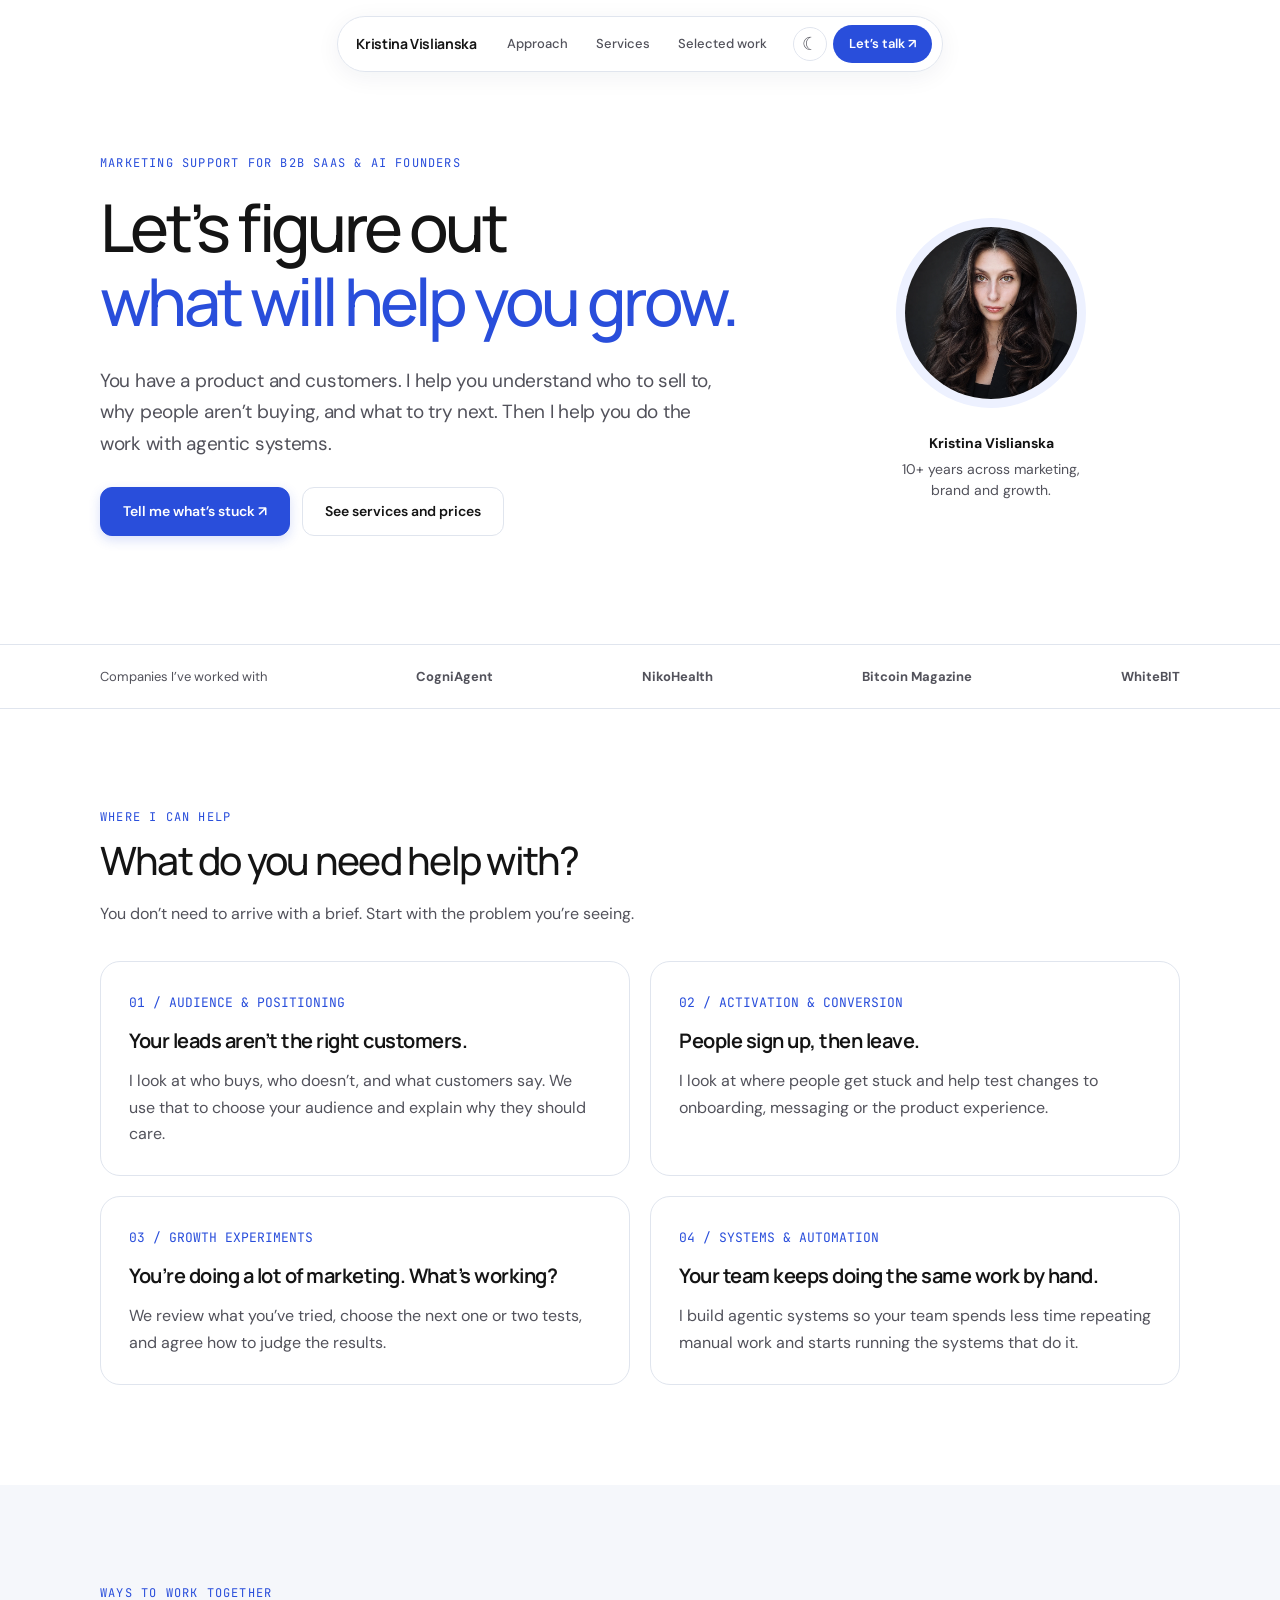
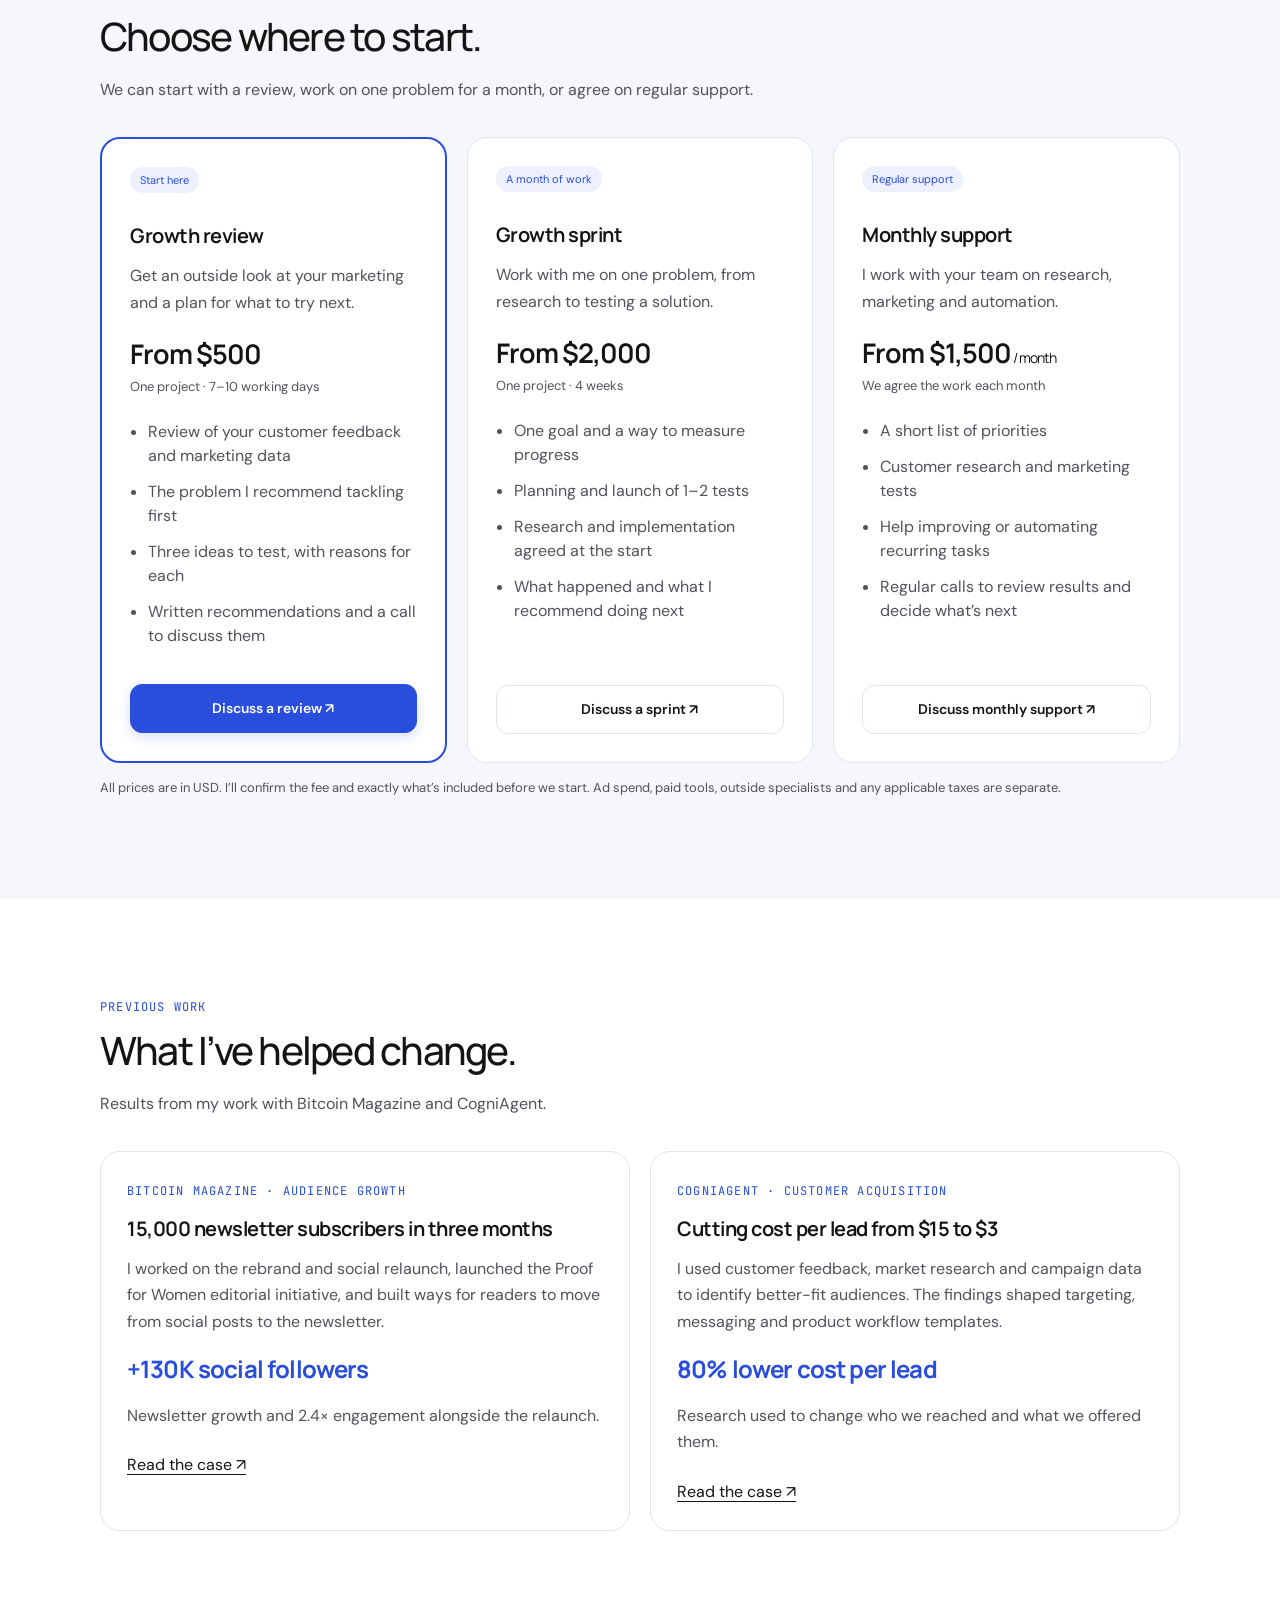
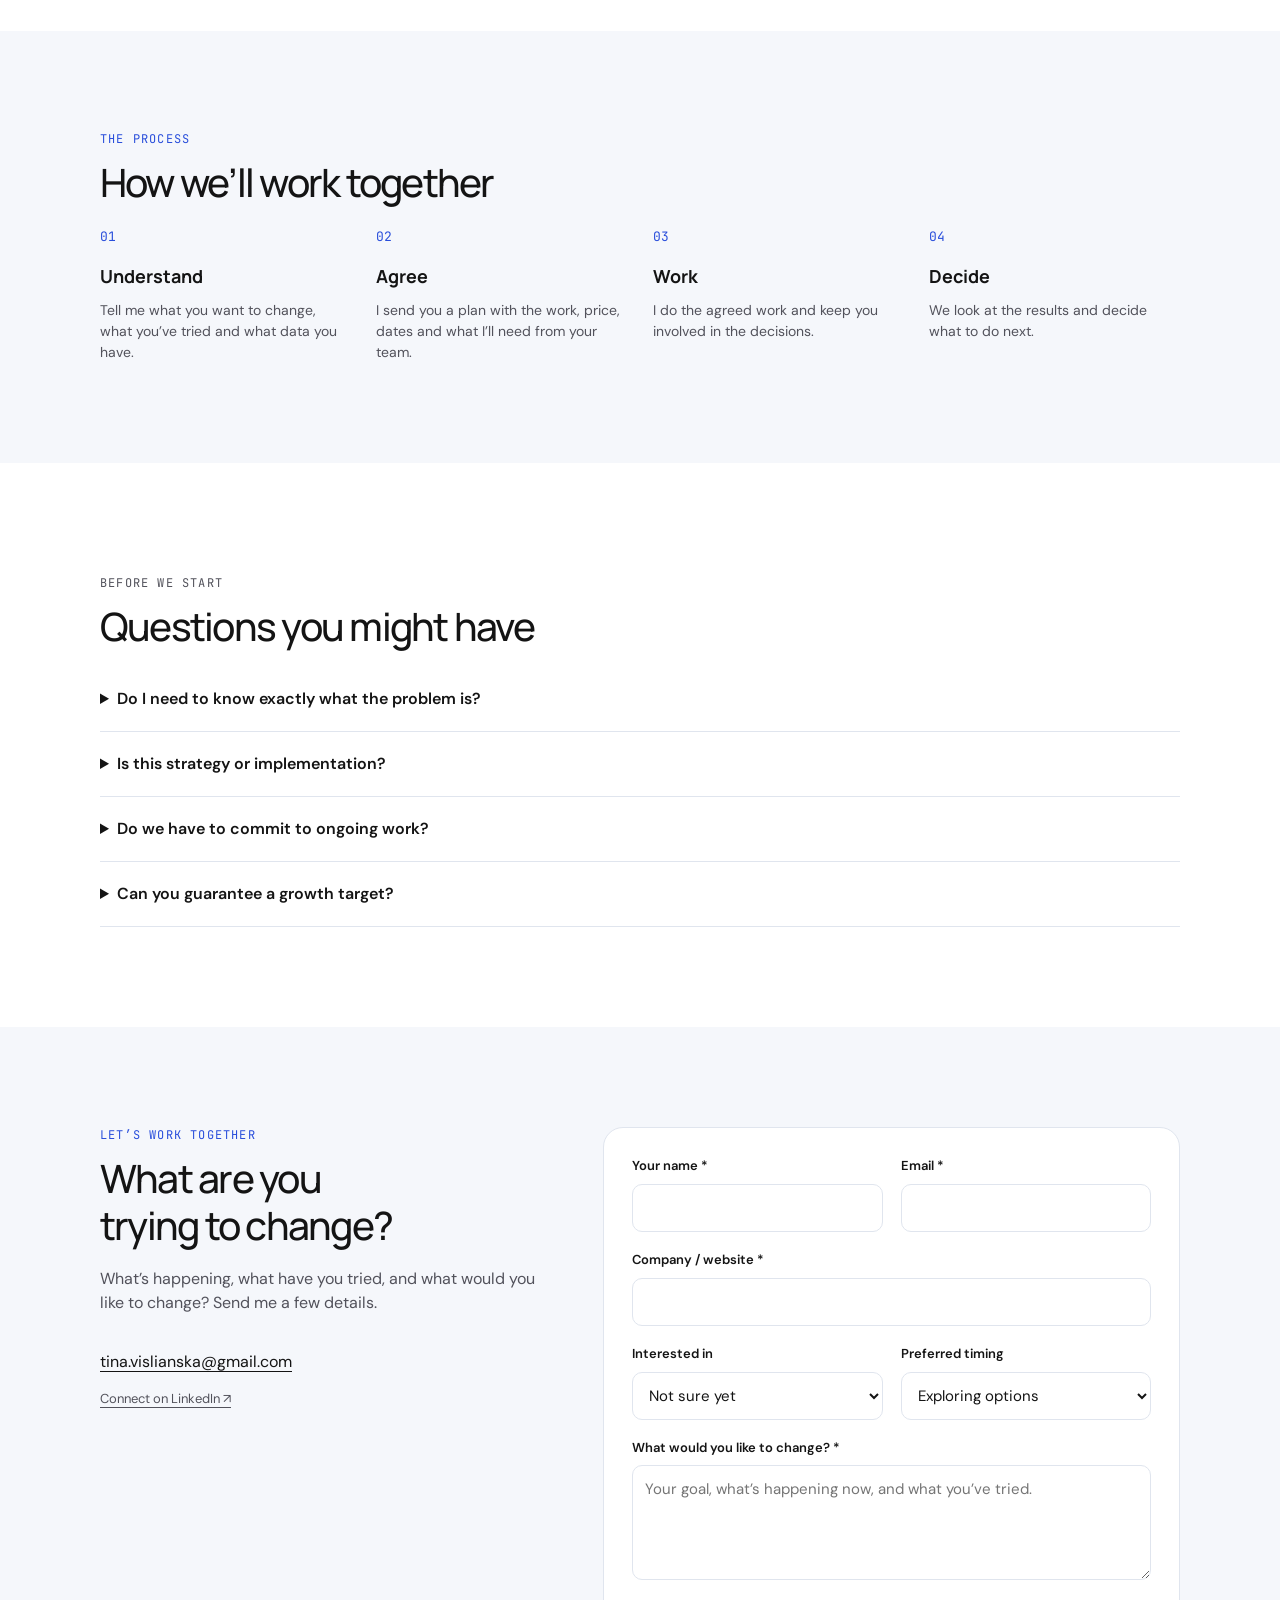
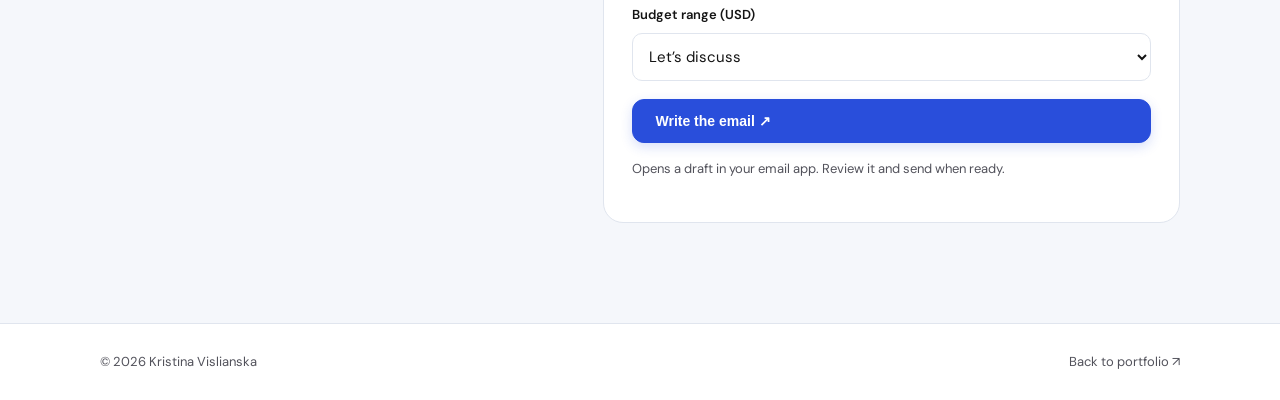
==== work-with-me/index.html @ 996fb490 "Use clean homepage URLs" ====
<!DOCTYPE html><html lang="en" data-theme="light"><head><meta charset="utf-8"><meta name="viewport" content="width=device-width, initial-scale=1"><title>Work with me | Kristina Vislianska</title><meta name="description" content="Customer research, marketing experiments and AI automation for B2B SaaS founders. Work with Kristina Vislianska."><link rel="icon" href="../images/favicon.svg"><link rel="preconnect" href="https://fonts.googleapis.com"><link href="https://fonts.googleapis.com/css2?family=DM+Sans:wght@400;500;600;700&family=Manrope:wght@400;500;600;700;800&family=JetBrains+Mono:wght@400;500&display=swap" rel="stylesheet"><link rel="stylesheet" href="style.css"></head><body>
<a class="skip" href="#main">Skip to content</a><div class="nav-outer"><nav class="nav" aria-label="Main navigation"><a class="nav-name" href="/">Kristina Vislianska</a><div class="nav-links"><a href="#approach">Approach</a><a href="#services">Services</a><a href="#proof">Selected work</a></div><div class="nav-right"><button class="icon-btn" id="theme" aria-label="Switch to dark theme">☾</button><a class="nav-cta" href="#contact">Let’s talk ↗</a></div></nav></div>
<main id="main"><section class="service-hero"><div class="wrap hero-layout"><div><p class="eyebrow">Marketing support for B2B SaaS & AI founders</p><h1>Let’s figure out<br><span class="hero-highlight">what will help you grow.</span></h1><p class="intro">You have a product and customers. I help you understand who to sell to, why people aren’t buying, and what to try next. Then I help you do the work with agentic systems.</p><div class="actions"><a class="btn primary" href="#contact">Tell me what’s stuck ↗</a><a class="btn secondary" href="#services">See services and prices</a></div></div><aside><img class="portrait" src="../images/kristina-hero-2.webp" alt="Kristina Vislianska"><div class="profile-note"><strong>Kristina Vislianska</strong>10+ years across marketing,<br>brand and growth.</div></aside></div></section>
<div class="band"><div class="wrap"><span>Companies I’ve worked with</span><strong>CogniAgent</strong><strong>NikoHealth</strong><strong>Bitcoin Magazine</strong><strong>WhiteBIT</strong></div></div>
<section id="approach"><div class="wrap"><p class="eyebrow">Where I can help</p><h2 class="section-title">What do you need help with?</h2><p class="section-desc">You don’t need to arrive with a brief. Start with the problem you’re seeing.</p><div class="grid2">
<article class="panel"><span class="number">01 / AUDIENCE & POSITIONING</span><h3>Your leads aren’t the right customers.</h3><p>I look at who buys, who doesn’t, and what customers say. We use that to choose your audience and explain why they should care.</p></article>
<article class="panel"><span class="number">02 / ACTIVATION & CONVERSION</span><h3>People sign up, then leave.</h3><p>I look at where people get stuck and help test changes to onboarding, messaging or the product experience.</p></article>
<article class="panel"><span class="number">03 / GROWTH EXPERIMENTS</span><h3>You’re doing a lot of marketing. What’s working?</h3><p>We review what you’ve tried, choose the next one or two tests, and agree how to judge the results.</p></article>
<article class="panel"><span class="number">04 / SYSTEMS & AUTOMATION</span><h3>Your team keeps doing the same work by hand.</h3><p>I build agentic systems so your team spends less time repeating manual work and starts running the systems that do it.</p></article></div></div></section>
<section id="services" style="background:var(--bg-2)"><div class="wrap"><p class="eyebrow">Ways to work together</p><h2 class="section-title">Choose where to start.</h2><p class="section-desc">We can start with a review, work on one problem for a month, or agree on regular support.</p><div class="grid3">
<article class="panel offer featured"><span class="badge">Start here</span><h3>Growth review</h3><p>Get an outside look at your marketing and a plan for what to try next.</p><div class="price">From $500</div><div class="period">One project · 7–10 working days</div><ul><li>Review of your customer feedback and marketing data</li><li>The problem I recommend tackling first</li><li>Three ideas to test, with reasons for each</li><li>Written recommendations and a call to discuss them</li></ul><a class="btn primary" href="#contact" data-service="Growth review">Discuss a review ↗</a></article>
<article class="panel offer"><span class="badge">A month of work</span><h3>Growth sprint</h3><p>Work with me on one problem, from research to testing a solution.</p><div class="price">From $2,000</div><div class="period">One project · 4 weeks</div><ul><li>One goal and a way to measure progress</li><li>Planning and launch of 1–2 tests</li><li>Research and implementation agreed at the start</li><li>What happened and what I recommend doing next</li></ul><a class="btn secondary" href="#contact" data-service="Growth sprint">Discuss a sprint ↗</a></article>
<article class="panel offer"><span class="badge">Regular support</span><h3>Monthly support</h3><p>I work with your team on research, marketing and automation.</p><div class="price">From $1,500<span style="font-size:14px;font-weight:400"> / month</span></div><div class="period">We agree the work each month</div><ul><li>A short list of priorities</li><li>Customer research and marketing tests</li><li>Help improving or automating recurring tasks</li><li>Regular calls to review results and decide what’s next</li></ul><a class="btn secondary" href="#contact" data-service="Monthly support">Discuss monthly support ↗</a></article>
</div><p class="fine">All prices are in USD. I’ll confirm the fee and exactly what’s included before we start. Ad spend, paid tools, outside specialists and any applicable taxes are separate.</p></div></section>
<section id="proof"><div class="wrap"><p class="eyebrow">Previous work</p><h2 class="section-title">What I’ve helped change.</h2><p class="section-desc">Results from my work with Bitcoin Magazine and CogniAgent.</p><div class="grid2"><article class="panel proof"><div class="proof-body"><span class="eyebrow">Bitcoin Magazine · Audience growth</span><h3>15,000 newsletter subscribers in three months</h3><p>I worked on the rebrand and social relaunch, launched the Proof for Women editorial initiative, and built ways for readers to move from social posts to the newsletter.</p><div class="result">+130K social followers</div><p>Newsletter growth and 2.4× engagement alongside the relaunch.</p><br><a class="subtle-link" href="/#case-bitcoin">Read the case ↗</a></div></article><article class="panel proof"><div class="proof-body"><span class="eyebrow">CogniAgent · Customer acquisition</span><h3>Cutting cost per lead from $15 to $3</h3><p>I used customer feedback, market research and campaign data to identify better-fit audiences. The findings shaped targeting, messaging and product workflow templates.</p><div class="result">80% lower cost per lead</div><p>Research used to change who we reached and what we offered them.</p><br><a class="subtle-link" href="/#case-cogniagent">Read the case ↗</a></div></article></div></div></section>
<section style="background:var(--bg-2)"><div class="wrap"><p class="eyebrow">The process</p><h2 class="section-title">How we’ll work together</h2><div class="process"><div><span class="number">01</span><h3>Understand</h3><p>Tell me what you want to change, what you’ve tried and what data you have.</p></div><div><span class="number">02</span><h3>Agree</h3><p>I send you a plan with the work, price, dates and what I’ll need from your team.</p></div><div><span class="number">03</span><h3>Work</h3><p>I do the agreed work and keep you involved in the decisions.</p></div><div><span class="number">04</span><h3>Decide</h3><p>We look at the results and decide what to do next.</p></div></div></div></section>
<section><div class="wrap faq"><p class="eyebrow">Before we start</p><h2 class="section-title">Questions you might have</h2><details><summary>Do I need to know exactly what the problem is?</summary><p>No. Tell me what you’re seeing. We’ll discuss whether a review would help and what information we can work with.</p></details><details><summary>Is this strategy or implementation?</summary><p>I can help with both. Before we start, we agree what I’ll do and what needs your team, a developer or another specialist.</p></details><details><summary>Do we have to commit to ongoing work?</summary><p>No. You can book a review or a single sprint. Continuing is a separate decision.</p></details><details><summary>Can you guarantee a growth target?</summary><p>I can commit to the work we agree on. I can’t promise a revenue or customer number before we’ve tested what works for your product.</p></details></div></section>
<section id="contact" style="background:var(--bg-2)"><div class="wrap contact-layout"><div><p class="eyebrow">Let’s work together</p><h2 class="section-title">What are you<br>trying to change?</h2><p class="section-desc">What’s happening, what have you tried, and what would you like to change? Send me a few details.</p><a class="subtle-link" href="mailto:tina.vislianska@gmail.com">tina.vislianska@gmail.com</a><p class="fine"><a class="subtle-link" href="https://www.linkedin.com/in/kristinavislianska">Connect on LinkedIn ↗</a></p></div><form class="panel" id="inquiry"><div class="form-grid"><div class="field"><label for="name">Your name *</label><input id="name" name="name" autocomplete="name" required maxlength="120"></div><div class="field"><label for="email">Email *</label><input id="email" name="email" type="email" autocomplete="email" required></div><div class="field wide"><label for="company">Company / website *</label><input id="company" name="company" required maxlength="250"></div><div class="field"><label for="service">Interested in</label><select id="service" name="service"><option>Not sure yet</option><option>Growth review</option><option>Growth sprint</option><option>Monthly support</option></select></div><div class="field"><label for="timing">Preferred timing</label><select id="timing" name="timing"><option>Exploring options</option>Within a month</option>In 1–3 months</option>As soon as possible</option></select></div><div class="field wide"><label for="challenge">What would you like to change? *</label><textarea id="challenge" name="challenge" required maxlength="3000" placeholder="Your goal, what’s happening now, and what you’ve tried."></textarea></div><div class="field wide"><label for="budget">Budget range (USD)</label><select id="budget" name="budget"><option>Let’s discuss</option>Under $500</option>$500–2,000</option>$2,000–5,000</option><option>$5,000+</option></select></div><button type="submit" class="btn primary wide">Write the email ↗</button></div><p class="fine">Opens a draft in your email app. Review it and send when ready.</p><p class="fine" id="status" role="status"></p><button type="button" id="copy" class="btn secondary" hidden>Copy brief instead</button></form></div></section></main><footer><div class="wrap"><span>© 2026 Kristina Vislianska</span><a href="/">Back to portfolio ↗</a></div></footer><script src="page.js"></script></body></html>
---- work-with-me/style.css ----
:root {
    --bg: #ffffff;
    --bg-2: #f2f2f2;
    --card: #ffffff;
    --border: #e6e6e6;
    --text: #141414;
    --text-2: #52525b;
    --muted: #8a8a92;
    --accent: #141414;
    --accent-text: #ffffff;
    --tag-bg: #f2f2f2;
    --tag-text: #3f3f46;
    --shadow: 0 1px 2px rgba(0,0,0,0.04), 0 8px 24px rgba(0,0,0,0.04);
  }
  [data-theme="dark"] {
    --bg: #0d0d0f;
    --bg-2: #131316;
    --card: #17171a;
    --border: #26262b;
    --text: #f2f2f3;
    --text-2: #a8a8b0;
    --muted: #6f6f78;
    --accent: #f2f2f3;
    --accent-text: #0d0d0f;
    --tag-bg: #1f1f23;
    --tag-text: #cfcfd4;
    --shadow: 0 1px 2px rgba(0,0,0,0.3), 0 8px 24px rgba(0,0,0,0.35);
  }

  * { box-sizing: border-box; margin: 0; padding: 0; }
  html { scroll-behavior: smooth; }
  body {
    font-family: 'Inter', system-ui, -apple-system, sans-serif;
    background: var(--bg);
    color: var(--text);
    line-height: 1.5;
    -webkit-font-smoothing: antialiased;
    overflow-x: hidden;
  }
  .mono { font-family: 'JetBrains Mono', ui-monospace, monospace; }
  img { max-width: 100%; display: block; }
  a { color: inherit; text-decoration: none; }
  section { padding: 100px 24px; }
  .wrap { max-width: 1080px; margin: 0 auto; }

  /* ── Nav ── */
  .nav-outer { position: fixed; top: 16px; left: 0; right: 0; z-index: 200; display: flex; justify-content: center; padding: 0 16px; }
  .nav {
    display: flex; align-items: center; gap: 4px;
    background: color-mix(in srgb, var(--card) 88%, transparent);
    backdrop-filter: blur(16px) saturate(140%);
    border: 1px solid var(--border);
    border-radius: 100px;
    padding: 8px 10px 8px 18px;
    box-shadow: var(--shadow);
    max-width: 100%;
  }
  .nav-name { font-weight: 700; font-size: 14px; margin-right: 14px; white-space: nowrap; }
  .nav-links { display: flex; gap: 4px; }
  .nav-links a {
    font-size: 13px; font-weight: 500; color: var(--text-2);
    padding: 7px 12px; border-radius: 100px; transition: background .15s, color .15s;
    white-space: nowrap;
  }
  .nav-links a:hover { background: var(--tag-bg); color: var(--text); }
  .nav-right { display: flex; align-items: center; gap: 6px; margin-left: 10px; }
  .icon-btn {
    width: 34px; height: 34px; border-radius: 50%; border: 1px solid var(--border);
    background: transparent; color: var(--text-2); display: flex; align-items: center; justify-content: center;
    cursor: pointer; flex-shrink: 0;
  }
  .icon-btn svg { width: 16px; height: 16px; }
  .nav-cta {
    background: var(--accent); color: var(--accent-text);
    font-size: 13px; font-weight: 600; padding: 9px 16px; border-radius: 100px;
    display: flex; align-items: center; gap: 6px; white-space: nowrap; border: none; cursor: pointer;
  }
  .nav-cta svg { width: 14px; height: 14px; }
  @media (max-width: 760px) {
    .nav-links { display: none; }
    .nav-name { margin-right: 8px; }
  }

  /* ── Section heading ── */
  .sec-head { text-align: center; margin-bottom: 48px; }
  .sec-tag {
    display: inline-flex; align-items: center; gap: 8px;
    font-size: 26px; font-weight: 700; letter-spacing: -0.01em;
  }
  .sec-tag .br { color: var(--muted); font-weight: 500; }
  .sec-sub { color: var(--text-2); font-size: 15px; margin-top: 10px; }

  /* ── Hero ── */
  .hero { padding: 180px 24px 100px; }
  .hero-grid { display: grid; grid-template-columns: 1.15fr 0.85fr; gap: 48px; align-items: center; }
  .hero h1 { font-size: 58px; font-weight: 800; letter-spacing: -0.03em; line-height: 1.03; margin-bottom: 14px; }
  .hero-role { font-size: 17px; color: var(--text-2); margin-bottom: 18px; }
  .hero-role .mono { color: var(--text); }
  .hero-desc { font-size: 16px; color: var(--text-2); max-width: 520px; margin-bottom: 30px; line-height: 1.6; }
  .btn-row { display: flex; gap: 12px; flex-wrap: wrap; }
  .btn {
    display: inline-flex; align-items: center; gap: 8px;
    font-size: 14px; font-weight: 600; padding: 13px 22px; border-radius: 10px;
    border: 1px solid var(--border); cursor: pointer;
  }
  .btn svg { width: 14px; height: 14px; }
  .btn.primary { background: var(--accent); color: var(--accent-text); border-color: var(--accent); }
  .btn.primary:hover { opacity: 0.88; }
  .btn.secondary { background: var(--card); color: var(--text); }
  .btn.secondary:hover { background: var(--tag-bg); }
  .btn.tertiary {
    background: color-mix(in srgb, var(--card) 45%, transparent);
    backdrop-filter: blur(10px) saturate(140%);
    -webkit-backdrop-filter: blur(10px) saturate(140%);
    border: 1px solid color-mix(in srgb, var(--border) 80%, transparent);
    color: var(--text-2);
    font-weight: 500;
    transition: background .2s ease, color .2s ease, border-color .2s ease;
  }
  .btn.tertiary:hover { background: color-mix(in srgb, var(--card) 70%, transparent); color: var(--text); }
  .btn.tertiary .surprise-star {
    display: inline-block;
    animation: surprise-twinkle 2.2s ease-in-out infinite;
  }
  @keyframes surprise-twinkle {
    0%, 100% { transform: scale(1) rotate(0deg); opacity: 1; }
    50% { transform: scale(1.25) rotate(12deg); opacity: 0.55; }
  }
  @media (prefers-reduced-motion: reduce) {
    .btn.tertiary .surprise-star { animation: none; }
  }

  .hero-photo-wrap { position: relative; width: 280px; margin: 0 auto; }
  .hero-photo {
    width: 280px; height: 280px; border-radius: 50%;
    background: linear-gradient(150deg, var(--bg-2), var(--border));
    border: 1px solid var(--border);
    display: flex; align-items: center; justify-content: center;
    font-size: 74px; font-weight: 800; color: var(--muted);
    position: relative; overflow: hidden;
  }
  .hero-photo img { width: 100%; height: 100%; object-fit: cover; }
  .orbit-badge {
    position: absolute; width: 40px; height: 40px; border-radius: 12px;
    background: var(--card); border: 1px solid var(--border); box-shadow: var(--shadow);
    display: flex; align-items: center; justify-content: center; font-size: 16px;
  }
  .linkedin-badge {
    top: -6px; right: -6px; background: #0a66c2; border: 2px solid var(--bg);
    color: #fff; transition: transform .15s ease;
  }
  .linkedin-badge:hover { transform: scale(1.08); }
  .linkedin-badge svg { width: 20px; height: 20px; }
  @media (max-width: 900px) {
    .hero-grid { grid-template-columns: 1fr; text-align: center; }
    .hero-desc { margin-left: auto; margin-right: auto; }
    .btn-row { justify-content: center; }
    .hero h1 { font-size: 42px; }
    .hero-photo-wrap { order: -1; margin-bottom: 12px; width: 200px; }
    .hero-photo { width: 200px; height: 200px; font-size: 56px; }
  }

  /* ── About stats ── */
  .stat-grid { display: grid; grid-template-columns: repeat(4, 1fr); gap: 14px; }
  .stat-card {
    background: var(--card); border: 1px solid var(--border); border-radius: 16px; padding: 22px;
    transition: transform .2s ease, box-shadow .2s ease, border-color .2s ease;
  }
  .stat-card:hover {
    transform: translateY(-4px);
    box-shadow: var(--shadow);
    border-color: var(--text);
  }
  .stat-icon {
    width: 36px; height: 36px; border-radius: 10px; background: var(--tag-bg);
    display: flex; align-items: center; justify-content: center; margin-bottom: 14px;
    transition: background .2s ease;
  }
  .stat-icon svg { width: 17px; height: 17px; color: var(--text); transition: color .2s ease; }
  .stat-card:hover .stat-icon { background: var(--accent); }
  .stat-card:hover .stat-icon svg { color: var(--accent-text); }
  .stat-tag { font-size: 11px; color: var(--muted); margin-bottom: 4px; }
  .stat-num { font-size: 24px; font-weight: 800; letter-spacing: -0.02em; margin-bottom: 4px; }
  .stat-lbl { font-size: 12.5px; color: var(--text-2); line-height: 1.4; }
  .stat-lbl strong { color: var(--text); transition: color .2s ease; }
  .stat-card:hover .stat-lbl strong { color: var(--accent); }
  .stat-lbl a { color: var(--text); font-weight: 600; text-decoration: underline; text-underline-offset: 2px; }
  @media (max-width: 760px) { .stat-grid { grid-template-columns: repeat(2, 1fr); } }

  /* ── Services ── */
  .service-grid { display: grid; grid-template-columns: repeat(2, 1fr); gap: 14px; }
  .service-card {
    background: var(--card); border: 1px solid var(--border); border-radius: 16px; padding: 26px;
    transition: transform .2s ease, box-shadow .2s ease, border-color .2s ease;
  }
  .service-card:hover {
    transform: translateY(-4px);
    box-shadow: var(--shadow);
    border-color: var(--text);
  }
  .service-icon {
    width: 38px; height: 38px; border-radius: 10px; background: var(--tag-bg);
    display: flex; align-items: center; justify-content: center; margin-bottom: 16px;
    transition: background .2s ease;
  }
  .service-icon svg { width: 18px; height: 18px; transition: color .2s ease; }
  .service-card:hover .service-icon { background: var(--accent); }
  .service-card:hover .service-icon svg { color: var(--accent-text); }
  .service-card h3 { font-size: 15.5px; font-weight: 700; margin-bottom: 4px; }
  .service-sub { font-size: 12px; color: var(--muted); margin-bottom: 10px; transition: color .2s ease; }
  .service-card:hover .service-sub { color: var(--text); }
  .service-card p { font-size: 12.5px; color: var(--text-2); line-height: 1.55; margin-bottom: 16px; }
  .service-card ul { list-style: none; }
  .service-card li {
    font-size: 12.5px; color: var(--text-2); padding-left: 20px; position: relative; margin-bottom: 8px; line-height: 1.4;
  }
  .service-card li::before {
    content: '✓'; position: absolute; left: 0; color: var(--text); font-weight: 700; font-size: 11px;
    transition: color .2s ease;
  }
  .service-card:hover li::before { color: var(--accent); }
  @media (max-width: 560px) { .service-grid { grid-template-columns: 1fr; } }

  /* ── Audit banner ── */
  .audit-banner {
    padding: 22px 24px; background: var(--card);
    border-top: 1px solid var(--border); border-bottom: 1px solid var(--border);
  }
  .audit-banner-inner {
    max-width: 920px; margin: 0 auto; display: flex; align-items: center; justify-content: space-between;
    gap: 20px; flex-wrap: wrap;
  }
  .audit-banner-text { text-align: left; }
  .audit-banner h2 { font-size: 16.5px; font-weight: 700; letter-spacing: -0.01em; margin-bottom: 2px; }
  .audit-banner p { font-size: 13px; color: var(--text-2); margin: 0; }
  .audit-banner .btn.primary { flex-shrink: 0; animation: audit-bounce 2.4s ease-in-out infinite; }
  @keyframes audit-bounce {
    0%, 100% { transform: translateY(0); }
    50% { transform: translateY(-5px); }
  }
  @media (max-width: 640px) {
    .audit-banner-inner { flex-direction: column; text-align: center; }
    .audit-banner-text { text-align: center; }
  }

  /* ── AI Stack ── */
  .stack-grid { display: grid; grid-template-columns: repeat(3, 1fr); gap: 14px; }
  .stack-card {
    background: var(--card); border: 1px solid var(--border); border-radius: 16px; padding: 24px;
    transition: transform .2s ease, box-shadow .2s ease, border-color .2s ease;
  }
  .stack-card:hover {
    transform: translateY(-4px);
    box-shadow: var(--shadow);
    border-color: var(--text);
  }
  .stack-icon {
    width: 38px; height: 38px; border-radius: 10px; background: var(--tag-bg);
    display: flex; align-items: center; justify-content: center; margin-bottom: 16px;
    transition: background .2s ease;
  }
  .stack-icon svg { width: 18px; height: 18px; color: var(--text); transition: color .2s ease; }
  .stack-card:hover .stack-icon { background: var(--accent); }
  .stack-card:hover .stack-icon svg { color: var(--accent-text); }
  .stack-card h3 { font-size: 15.5px; font-weight: 700; margin-bottom: 14px; }
  .stack-tags { display: flex; flex-wrap: wrap; gap: 6px; }
  .stack-tag { font-size: 11.5px; background: var(--tag-bg); color: var(--tag-text); padding: 5px 10px; border-radius: 6px; }
  @media (max-width: 900px) { .stack-grid { grid-template-columns: repeat(2, 1fr); } }
  @media (max-width: 560px) { .stack-grid { grid-template-columns: 1fr; } }

  /* ── Experience timeline ── */
  .timeline { position: relative; padding-left: 32px; max-width: 780px; margin: 0 auto; }
  .timeline::before { content: ''; position: absolute; left: 6px; top: 6px; bottom: 6px; width: 1px; background: var(--border); }
  .tl-item { position: relative; padding-bottom: 40px; }
  .tl-item:last-child { padding-bottom: 0; }
  .tl-dot { position: absolute; left: -32px; top: 4px; width: 13px; height: 13px; border-radius: 50%; background: var(--card); border: 2px solid var(--text); }
  .tl-head { display: flex; flex-wrap: wrap; align-items: baseline; gap: 8px; margin-bottom: 2px; }
  .tl-role { font-size: 16.5px; font-weight: 700; }
  .tl-badge { font-size: 10.5px; background: var(--tag-bg); color: var(--tag-text); padding: 3px 9px; border-radius: 100px; font-weight: 600; }
  .tl-meta { font-size: 13px; color: var(--muted); margin-bottom: 12px; }
  .tl-meta strong { color: var(--text-2); font-weight: 600; }
  .tl-co-link { text-decoration: underline; text-underline-offset: 2px; text-decoration-color: var(--border); transition: text-decoration-color .15s ease; }
  .tl-co-link:hover { text-decoration-color: currentColor; }
  .tl-item ul { list-style: none; margin-bottom: 10px; }
  .tl-item li { font-size: 13.5px; color: var(--text-2); padding-left: 18px; position: relative; margin-bottom: 7px; line-height: 1.55; }
  .tl-item li::before { content: '▸'; position: absolute; left: 0; color: var(--muted); font-size: 11px; top: 2px; }
  .tl-item > p { font-size: 13.5px; color: var(--text-2); line-height: 1.55; margin-bottom: 0; }
  .tl-sub { margin-top: 12px; padding-left: 16px; border-left: 2px solid var(--border); }
  .tl-sub-item { margin-bottom: 12px; }
  .tl-sub-item:last-child { margin-bottom: 0; }
  .tl-sub-role { font-size: 13.5px; font-weight: 700; }
  .tl-sub-meta { font-size: 11.5px; color: var(--muted); margin-bottom: 4px; }
  .tl-sub-item p { font-size: 12.5px; color: var(--text-2); line-height: 1.5; }

  /* ── Scratch case ── */
  .scratch-eyebrow {
    font-size: 11.5px; font-weight: 700; letter-spacing: .08em; text-transform: uppercase;
    color: var(--muted); margin-bottom: 10px;
  }
  .scratch-card {
    position: relative; max-width: 720px; margin: 0 auto; border-radius: 20px; overflow: hidden;
    border: 1px solid var(--border); background: var(--card); box-shadow: var(--shadow);
  }
  .scratch-revealed { padding: 44px 40px; }
  .scratch-label {
    font-size: 11.5px; font-weight: 700; letter-spacing: .06em; text-transform: uppercase;
    color: var(--muted); margin-bottom: 10px;
  }
  .scratch-revealed h3 { font-size: 22px; font-weight: 800; letter-spacing: -0.01em; line-height: 1.3; margin-bottom: 14px; }
  .scratch-revealed p { font-size: 14.5px; color: var(--text-2); line-height: 1.6; margin-bottom: 20px; max-width: 580px; }
  .scratch-tags { display: flex; flex-wrap: wrap; gap: 6px; }
  .scratch-press {
    display: flex; align-items: center; gap: 12px; margin-top: 20px;
    padding-top: 20px; border-top: 1px solid var(--border);
  }
  .scratch-press-cover {
    width: 48px; height: 64px; object-fit: cover; border-radius: 6px;
    border: 1px solid var(--border); flex-shrink: 0;
  }
  .scratch-press-label {
    font-size: 11px; font-weight: 700; letter-spacing: .05em; text-transform: uppercase; color: var(--muted);
  }
  .scratch-press-title { font-size: 14px; font-weight: 700; color: var(--text); margin-top: 2px; }
  .scratch-press-sub { font-size: 12.5px; color: var(--text-2); margin-top: 2px; }
  .scratch-canvas {
    position: absolute; inset: 0; width: 100%; height: 100%; display: block;
    cursor: pointer; touch-action: none; transition: opacity .5s ease;
  }
  .scratch-card.is-revealed .scratch-canvas { opacity: 0; pointer-events: none; }
  .scratch-actions { text-align: center; margin-top: 20px; }
  .scratch-card.scratch-hint { animation: scratch-ring-pulse 0.9s ease-in-out 2; }
  .scratch-card.scratch-hint .scratch-canvas { animation: scratch-shimmer 0.9s ease-in-out 2; }
  @keyframes scratch-ring-pulse {
    0%, 100% { box-shadow: var(--shadow); }
    50% { box-shadow: 0 0 0 6px color-mix(in srgb, var(--text) 12%, transparent), var(--shadow); }
  }
  @keyframes scratch-shimmer {
    0%, 100% { filter: brightness(1); }
    50% { filter: brightness(1.15); }
  }
  @media (max-width: 560px) {
    .scratch-revealed { padding: 32px 24px; }
    .scratch-revealed h3 { font-size: 19px; }
  }
  @media (prefers-reduced-motion: reduce) {
    .scratch-canvas { transition: none; }
    .scratch-card.scratch-hint, .scratch-card.scratch-hint .scratch-canvas { animation: none; }
    html { scroll-behavior: auto; }
  }

  /* ── Cases ── */
  .case-grid { display: grid; grid-template-columns: 1fr; gap: 16px; max-width: 780px; margin: 0 auto; }
  .case-card {
    background: var(--card); border: 1px solid var(--border); border-radius: 16px; overflow: hidden;
    transition: transform .2s ease, box-shadow .2s ease, border-color .2s ease;
    position: relative;
  }
  .case-card:hover { transform: translateY(-4px); box-shadow: var(--shadow); border-color: var(--text); }
  .case-card img { width: 100%; height: 150px; object-fit: cover; border-bottom: 1px solid var(--border); }
  .case-category-badge {
    position: absolute; top: 12px; left: 12px; z-index: 2;
    background: color-mix(in srgb, var(--card) 85%, transparent);
    backdrop-filter: blur(10px) saturate(140%);
    -webkit-backdrop-filter: blur(10px) saturate(140%);
    border: 1px solid var(--border);
    color: var(--text); font-size: 12px; font-weight: 700;
    padding: 6px 14px; border-radius: 100px;
  }
  .case-badge-row {
    position: absolute; top: 12px; left: 12px; z-index: 2;
    display: flex; flex-wrap: wrap; gap: 8px; max-width: calc(100% - 24px);
  }
  .case-badge-row .case-category-badge { position: static; }
  .case-award-badge {
    position: absolute; top: 12px; right: 12px; z-index: 2;
    background: color-mix(in srgb, var(--card) 85%, transparent);
    backdrop-filter: blur(10px) saturate(140%);
    -webkit-backdrop-filter: blur(10px) saturate(140%);
    border: 1px solid var(--border);
    color: var(--text); font-size: 12px; font-weight: 700;
    padding: 6px 14px 6px 10px; border-radius: 100px;
    display: flex; align-items: center; gap: 6px;
  }
  .case-award-badge .dot { width: 9px; height: 9px; border-radius: 50%; background: #e5202e; flex-shrink: 0; }
  .case-github-badge {
    position: absolute; top: 12px; right: 12px; z-index: 2;
    width: 32px; height: 32px; display: flex; align-items: center; justify-content: center;
    background: color-mix(in srgb, var(--card) 85%, transparent);
    backdrop-filter: blur(10px) saturate(140%);
    -webkit-backdrop-filter: blur(10px) saturate(140%);
    border: 1px solid var(--border);
    border-radius: 50%; color: var(--text);
  }
  .case-github-badge svg { width: 16px; height: 16px; }
  .case-cover { width: 100%; height: 150px; border-bottom: 1px solid var(--border); background: var(--bg-2); display: block; }
  .case-cover text { font-family: Inter, sans-serif; }
  .case-body { padding: 18px; }
  .case-card h3 { font-size: 15.5px; font-weight: 700; margin-bottom: 4px; }
  .case-role { font-size: 11.5px; color: var(--muted); margin-bottom: 10px; }
  .case-card > .case-body > p { font-size: 12.5px; color: var(--text-2); line-height: 1.5; margin-bottom: 12px; }
  .case-result { font-size: 12px; font-weight: 600; background: var(--tag-bg); color: var(--text); padding: 8px 10px; border-radius: 8px; margin-bottom: 12px; }
  .case-toggle {
    font-size: 12.5px; font-weight: 600; color: var(--text); cursor: pointer;
    display: flex; align-items: center; gap: 5px; list-style: none;
  }
  .case-toggle::-webkit-details-marker { display: none; }
  .case-toggle svg { width: 12px; height: 12px; transition: transform .15s; }
  details[open] .case-toggle svg { transform: rotate(90deg); }
  .case-detail { margin-top: 14px; padding-top: 14px; border-top: 1px solid var(--border); }
  .case-detail h4 { font-size: 11px; text-transform: uppercase; letter-spacing: .05em; color: var(--muted); margin: 12px 0 6px; }
  .case-detail h4:first-child { margin-top: 0; }
  .case-detail p, .case-detail ul { font-size: 12.5px; color: var(--text-2); line-height: 1.55; }
  .case-detail ul { list-style: none; margin-bottom: 10px; }
  .case-detail li { padding-left: 14px; position: relative; margin-bottom: 6px; }
  .case-detail li::before { content: '•'; position: absolute; left: 0; color: var(--text); font-weight: 700; }
  .case-lead { font-weight: 700; color: var(--text); margin-bottom: 6px !important; }
  .case-detail li strong { color: var(--text); }
  .case-list-grid { display: grid; grid-template-columns: repeat(2, 1fr); gap: 0 20px; }
  @media (max-width: 640px) { .case-list-grid { grid-template-columns: 1fr; } }

  .case-stat-grid { display: grid; grid-template-columns: repeat(auto-fit, minmax(78px, 1fr)); gap: 6px; margin-bottom: 16px; }
  .case-stat { background: var(--tag-bg); border-radius: 8px; padding: 12px 6px; text-align: center; }
  .case-stat-icon { width: 22px; height: 22px; margin: 0 auto 6px; color: var(--text); }
  .case-stat-icon svg { width: 100%; height: 100%; }
  .case-stat-num { font-size: 18px; font-weight: 800; color: var(--text); white-space: nowrap; letter-spacing: -0.01em; }
  .case-stat-lbl { font-size: 10px; color: var(--muted); margin-top: 3px; }
  .case-card:has(.case-stat-grid) .case-result:has(+ details[open]) { display: none; }
  .case-scheme { display: flex; flex-direction: column; margin-top: 16px; }
  .case-scheme-block {
    background: var(--tag-bg); border-radius: 12px; padding: 18px 20px; flex: 1;
    border: 1px solid transparent; transition: transform .2s ease, border-color .2s ease, background .2s ease;
  }
  .case-scheme-block:hover { transform: translateY(-4px); border-color: var(--text); background: var(--card); }
  .case-scheme-label {
    font-size: 11.5px; font-weight: 700; text-transform: uppercase; letter-spacing: .05em;
    color: var(--muted); margin-bottom: 12px;
  }
  .case-scheme-block ul.case-list-grid { margin-bottom: 0; grid-template-columns: 1fr; }
  .case-scheme-connector {
    display: flex; align-items: center; justify-content: center; padding: 4px 0; color: var(--muted);
  }
  .case-scheme-connector svg { width: 14px; height: 14px; transform: rotate(90deg); }
  @media (min-width: 760px) {
    .case-scheme { flex-direction: row; align-items: stretch; gap: 4px; }
    .case-scheme-connector { padding: 0 4px; }
    .case-scheme-connector svg { transform: none; }
    .case-scheme-block ul.case-list-grid { font-size: 13px; }
  }

  /* ── Contact ── */
  .contact-card {
    max-width: 480px; margin: 0 auto; background: var(--card); border: 1px solid var(--border);
    border-radius: 20px; padding: 32px;
  }
  .contact-row { display: flex; align-items: center; gap: 14px; padding: 12px 0; border-bottom: 1px solid var(--border); }
  .contact-row:last-of-type { border-bottom: none; }
  .contact-row .ic {
    width: 38px; height: 38px; border-radius: 10px; background: var(--tag-bg);
    display: flex; align-items: center; justify-content: center; flex-shrink: 0;
  }
  .contact-row .ic svg { width: 17px; height: 17px; }
  .contact-row .lbl { font-size: 11px; color: var(--muted); }
  .contact-row .val { font-size: 14.5px; font-weight: 600; }
  .contact-status {
    margin-top: 20px; font-size: 12px; color: var(--text-2);
    background: var(--tag-bg); padding: 10px 14px; border-radius: 10px;
  }
  .contact-status strong { color: var(--text); }
  .contact-cta { display: flex; gap: 10px; margin-top: 20px; }
  .contact-cta .btn { flex: 1; justify-content: center; }

  footer { text-align: center; padding: 40px 24px 60px; font-size: 12.5px; color: var(--muted); }

  #note-content-placeholder { display: none; }

  /* Portfolio hierarchy and readable case studies. */
  .hero { padding: 140px 24px 64px; }
  .hero h1 { font-size: clamp(2.1rem, 4.3vw, 3.6rem); line-height: 1.08; }
  .hero-name { font-size: 1rem; font-weight: 600; margin-bottom: 18px; }
  .hero-meta { color: var(--text-2); font-size: .875rem; margin-top: 20px; }
  .text-link { display: inline-block; font-size: .875rem; font-weight: 600; text-decoration: underline; text-underline-offset: 4px; }
  #outcomes { padding-top: 32px; padding-bottom: 48px; }
  .stat-grid, .service-grid { grid-template-columns: repeat(3, minmax(0, 1fr)); }
  .stat-lbl, .service-card li, .case-result, .case-toggle, .case-detail h4, .case-stat-lbl { font-size: .875rem; }
  .stat-card .text-link { margin-top: 16px; }
  .service-card p, .case-card > .case-body > p, .case-detail p, .case-detail ul { font-size: 1rem; line-height: 1.65; }
  .service-card h3, .case-card h3 { font-size: 1.125rem; line-height: 1.4; }
  .service-card li { margin-bottom: 12px; }
  .case-body { padding: 24px; }
  .case-scheme-block { min-width: 0; }
  .case-scheme-block ul.case-list-grid { font-size: 1rem; }
  .case-grid { max-width: 900px; gap: 24px; }
  .case-card[id], #scratch-case { scroll-margin-top: 100px; }
  .case-card img { height: 210px; }
  .more-projects { max-width: 900px; margin: 32px auto 0; }
  .more-projects > summary { cursor: pointer; font-size: 1rem; font-weight: 600; padding: 18px 0; border-top: 1px solid var(--border); }
  .more-count { font-size: .875rem; font-weight: 400; color: var(--text-2); margin-left: 12px; }
  .more-projects[open] > summary { margin-bottom: 12px; }
  .contact-row .val { overflow-wrap: anywhere; }
  a:focus-visible, button:focus-visible, summary:focus-visible { outline: 2px solid var(--text); outline-offset: 5px; }
  @media (max-width: 900px) {
    .service-grid { grid-template-columns: 1fr; }
    .hero-photo-wrap { order: 0; }
    .case-scheme { flex-direction: column; }
  }
  @media (max-width: 600px) {
    section { padding: 64px 20px; }
    .hero { padding: 116px 20px 48px; }
    .stat-grid { grid-template-columns: 1fr; }
    .case-body { padding: 20px; }
    .case-stat-grid { grid-template-columns: repeat(2, minmax(0, 1fr)); }
    .case-card img { height: 170px; }
  }
  @media (prefers-reduced-motion: reduce) {
    html { scroll-behavior: auto; }
    *, *::before, *::after { animation: none !important; transition: none !important; }
  }
  .case-strategy { margin-bottom: 24px; }
  .case-strategy h4 { color: var(--text); }

  /* Subtle editorial identity: ink, cobalt, and connected signals. */
  :root {
    --accent: #294edb;
    --accent-text: #fff;
    --bg-2: #f5f7fb;
    --tag-bg: #f0f3fa;
    --border: #e0e5ee;
    --signal-soft: #edf1ff;
    --signal-line: #c5d0fb;
  }
  [data-theme="dark"] {
    --accent: #a9bbff;
    --accent-text: #111a35;
    --bg-2: #121722;
    --tag-bg: #1c2333;
    --border: #2c3447;
    --signal-soft: #1b2543;
    --signal-line: #3c4f88;
  }
  .hero { position: relative; isolation: isolate; padding-bottom: 84px; }
  .hero::before { content: ''; position: absolute; inset: 90px 0 0; z-index: -1; pointer-events: none; background: radial-gradient(ellipse at 78% 45%, var(--signal-soft), transparent 48%); }
  .hero-name { display: inline-flex; align-items: center; gap: 10px; font-size: .875rem; letter-spacing: .01em; }
  .hero-name::before { content: ''; width: 7px; height: 7px; background: var(--accent); border-radius: 50%; flex-shrink: 0; }
  .hero h1 { letter-spacing: -.045em; line-height: 1.07; margin-bottom: 24px; }
  .hero-highlight { color: var(--accent); }
  .hero-desc strong { color: var(--text); font-weight: 600; }
  .hero-photo-wrap { width: 300px; padding: 10px; border: 1px solid var(--signal-line); border-radius: 50%; }
  .hero-photo-wrap::before { content: ''; position: absolute; inset: -22px; border: 1px dashed var(--signal-line); border-radius: 50%; pointer-events: none; }
  .hero-photo-wrap::after { content: ''; position: absolute; width: 12px; height: 12px; border: 3px solid var(--bg); background: var(--accent); border-radius: 50%; left: 10px; bottom: 28px; }
  .hero-photo { box-shadow: 0 18px 42px rgba(15,30,70,.12); }
  .btn { border-radius: 12px; transition: background .2s, box-shadow .2s; }
  .btn.primary { box-shadow: 0 4px 12px color-mix(in srgb, var(--accent) 18%, transparent); }
  .nav { box-shadow: 0 5px 24px rgba(15,30,70,.06); }
  .nav-name { letter-spacing: -.025em; }
  .sec-head { text-align: left; margin-bottom: 32px; }
  .sec-tag { font-size: clamp(1.6rem, 3vw, 2.1rem); letter-spacing: -.035em; }
  .sec-sub { max-width: 650px; font-size: 1rem; }
  #outcomes .sec-head { border-top: 1px solid var(--border); padding-top: 30px; }
  .stat-card { display: flex; flex-direction: column; padding: 26px; border-radius: 18px; border-top: 3px solid var(--accent); }
  .stat-num { font-size: clamp(1.5rem, 2.45vw, 1.9rem); color: var(--accent); letter-spacing: -.045em; line-height: 1.2; margin: 6px 0 14px; }
  .stat-icon, .service-icon { background: var(--signal-soft); color: var(--accent); }
  .stat-icon svg { color: var(--accent); }
  .stat-card .text-link { margin-top: auto; padding-top: 22px; }
  .text-link { text-decoration-color: var(--signal-line); text-decoration-thickness: 1px; transition: color .2s; }
  .text-link:hover { color: var(--accent); }
  #cases .sec-head { max-width: 900px; margin-left: auto; margin-right: auto; }
  .case-card { border-radius: 20px; box-shadow: 0 4px 16px rgba(15,30,70,.025); }
  .case-card:hover { transform: translateY(-2px); border-color: var(--signal-line); }
  .case-result { background: var(--signal-soft); border-left: 3px solid var(--accent); border-radius: 0 8px 8px 0; padding: 12px 14px; }
  .case-strategy { padding: 4px 0 4px 20px; border-left: 1px solid var(--signal-line); }
  .case-strategy h4 { color: var(--accent); }
  .service-card { display: flex; flex-direction: column; border-radius: 18px; }
  .service-card .text-link { margin-top: auto; padding-top: 18px; }
  .service-card h3 { letter-spacing: -.02em; }
  .tl-dot { border-color: var(--accent); }
  #contact .sec-head { text-align: center; }
  #contact .sec-sub { margin-left: auto; margin-right: auto; }
  .contact-card { border-top: 3px solid var(--accent); }
  @media (max-width: 900px) {
    .hero-photo-wrap { width: 220px; margin-top: 18px; }
    .hero-photo { width: 200px; height: 200px; }
    .hero h1 { font-size: clamp(2.1rem, 6.5vw, 3.6rem); }
    .hero { padding-bottom: 64px; }
  }
  @media (max-width: 600px) {
    .hero::before { background: radial-gradient(ellipse at 50% 85%, var(--signal-soft), transparent 58%); }
    .stat-card { padding: 22px; }
    .stat-num { font-size: 1.9rem; }
    .hero-photo-wrap::before { inset: -14px; }
  }

section{scroll-margin-top:75px} .service-hero{padding:155px 24px 80px}.service-hero h1{font-size:clamp(42px,5.5vw,66px);max-width:740px;line-height:1.06;letter-spacing:-.055em;margin:20px 0 26px}.intro{max-width:625px;font-size:18px;color:var(--text-2);line-height:1.7}.actions{display:flex;gap:12px;flex-wrap:wrap;margin:28px 0}.eyebrow{font:12px 'JetBrains Mono',monospace;text-transform:uppercase;letter-spacing:.1em;color:var(--accent)}.hero-layout{display:grid;grid-template-columns:1.7fr 1fr;gap:60px;align-items:center}.portrait{width:190px;height:190px;border-radius:50%;object-fit:cover;margin:0 auto 25px;border:9px solid var(--signal-soft)}.profile-note{text-align:center;color:var(--text-2);font-size:14px}.profile-note strong{display:block;color:var(--text);margin-bottom:5px}.band{border-top:1px solid var(--border);border-bottom:1px solid var(--border);padding:22px 24px}.band .wrap{display:flex;justify-content:space-between;gap:15px;flex-wrap:wrap;color:var(--text-2);font-size:13px}.section-title{font-size:clamp(28px,3.5vw,39px);letter-spacing:-.04em;line-height:1.2;margin:12px 0 18px}.section-desc{max-width:660px;color:var(--text-2);margin-bottom:35px}.grid2{display:grid;grid-template-columns:1fr 1fr;gap:20px}.grid3{display:grid;grid-template-columns:repeat(3,1fr);gap:20px}.panel{border:1px solid var(--border);border-radius:20px;padding:28px;background:var(--card)}.panel h3{font-size:20px;letter-spacing:-.02em;margin:12px 0}.panel p{color:var(--text-2);line-height:1.65}.number{color:var(--accent);font:13px 'JetBrains Mono',monospace}.offer{display:flex;flex-direction:column}.offer.featured{border:2px solid var(--accent);position:relative}.badge{font-size:11px;color:var(--accent);background:var(--signal-soft);border-radius:20px;padding:5px 10px;display:inline-block;width:max-content;margin-bottom:16px}.price{font-size:27px;font-weight:700;margin:18px 0 2px}.period{color:var(--text-2);font-size:13px}.offer ul{padding-left:18px;margin:24px 0;flex:1;color:var(--text-2)}.offer li{margin-bottom:12px}.offer .btn{justify-content:center}.proof{padding:0;overflow:hidden}.proof img{width:100%;height:205px;object-fit:cover}.proof-body{padding:26px}.proof .result{color:var(--accent);font-size:24px;font-weight:700;margin:16px 0}.process{display:grid;grid-template-columns:repeat(4,1fr);gap:25px}.process h3{margin:15px 0 10px;font-size:18px}.process p{font-size:14px;color:var(--text-2)}.contact-layout{display:grid;grid-template-columns:1fr 1.3fr;gap:60px}.form-grid{display:grid;grid-template-columns:1fr 1fr;gap:18px}.field label{display:block;font-size:13px;font-weight:600;margin-bottom:8px}.field input,.field select,.field textarea{font:inherit;font-size:15px;padding:12px;width:100%;border:1px solid var(--border);border-radius:10px;background:var(--bg);color:var(--text)}.wide{grid-column:1/-1}.field textarea{resize:vertical;min-height:115px}.fine{font-size:13px;color:var(--text-2);line-height:1.6;margin-top:15px}.form-grid .btn{cursor:pointer}.faq details{padding:20px 0;border-bottom:1px solid var(--border)}.faq summary{cursor:pointer;font-weight:600}.faq p{margin-top:12px;color:var(--text-2)}footer{padding:28px 24px;border-top:1px solid var(--border);font-size:13px;color:var(--text-2)}footer .wrap{display:flex;justify-content:space-between;gap:20px}.skip{position:absolute;top:-100px}.skip:focus{top:10px;z-index:999;background:var(--bg);padding:15px} :focus-visible{outline:3px solid var(--accent);outline-offset:4px}.icon-btn{font-size:18px}.subtle-link{text-decoration:underline;text-underline-offset:4px}@media(max-width:800px){.hero-layout,.contact-layout{grid-template-columns:1fr;gap:30px}.hero-layout aside{display:none}.grid3{grid-template-columns:1fr}.process{grid-template-columns:1fr 1fr}.service-hero{padding-top:120px}.contact-layout{gap:25px}section{padding:65px 20px}}@media(max-width:520px){.grid2,.form-grid{grid-template-columns:1fr}.wide{grid-column:auto}.panel{padding:22px}.proof{padding:0}.nav-name{font-size:12px}.nav-cta{font-size:12px}.process{gap:20px}.service-hero h1{font-size:43px}}@media(prefers-reduced-motion:reduce){html{scroll-behavior:auto}*{transition:none!important}}

[hidden]{display:none!important}

/* Typography: geometric headings with a softer reading face. */
body{font-family:'DM Sans',system-ui,-apple-system,sans-serif}
h1,h2,h3,.nav-name,.price,.result{font-family:'Manrope','DM Sans',sans-serif}
.service-hero h1{font-weight:500;letter-spacing:-.055em;line-height:1.12}
.section-title{font-weight:500;letter-spacing:-.045em;line-height:1.2}
.panel h3{font-weight:650;letter-spacing:-.025em}
.intro{font-size:19px;line-height:1.65;letter-spacing:-.015em}
.price,.result{font-weight:650;letter-spacing:-.035em}
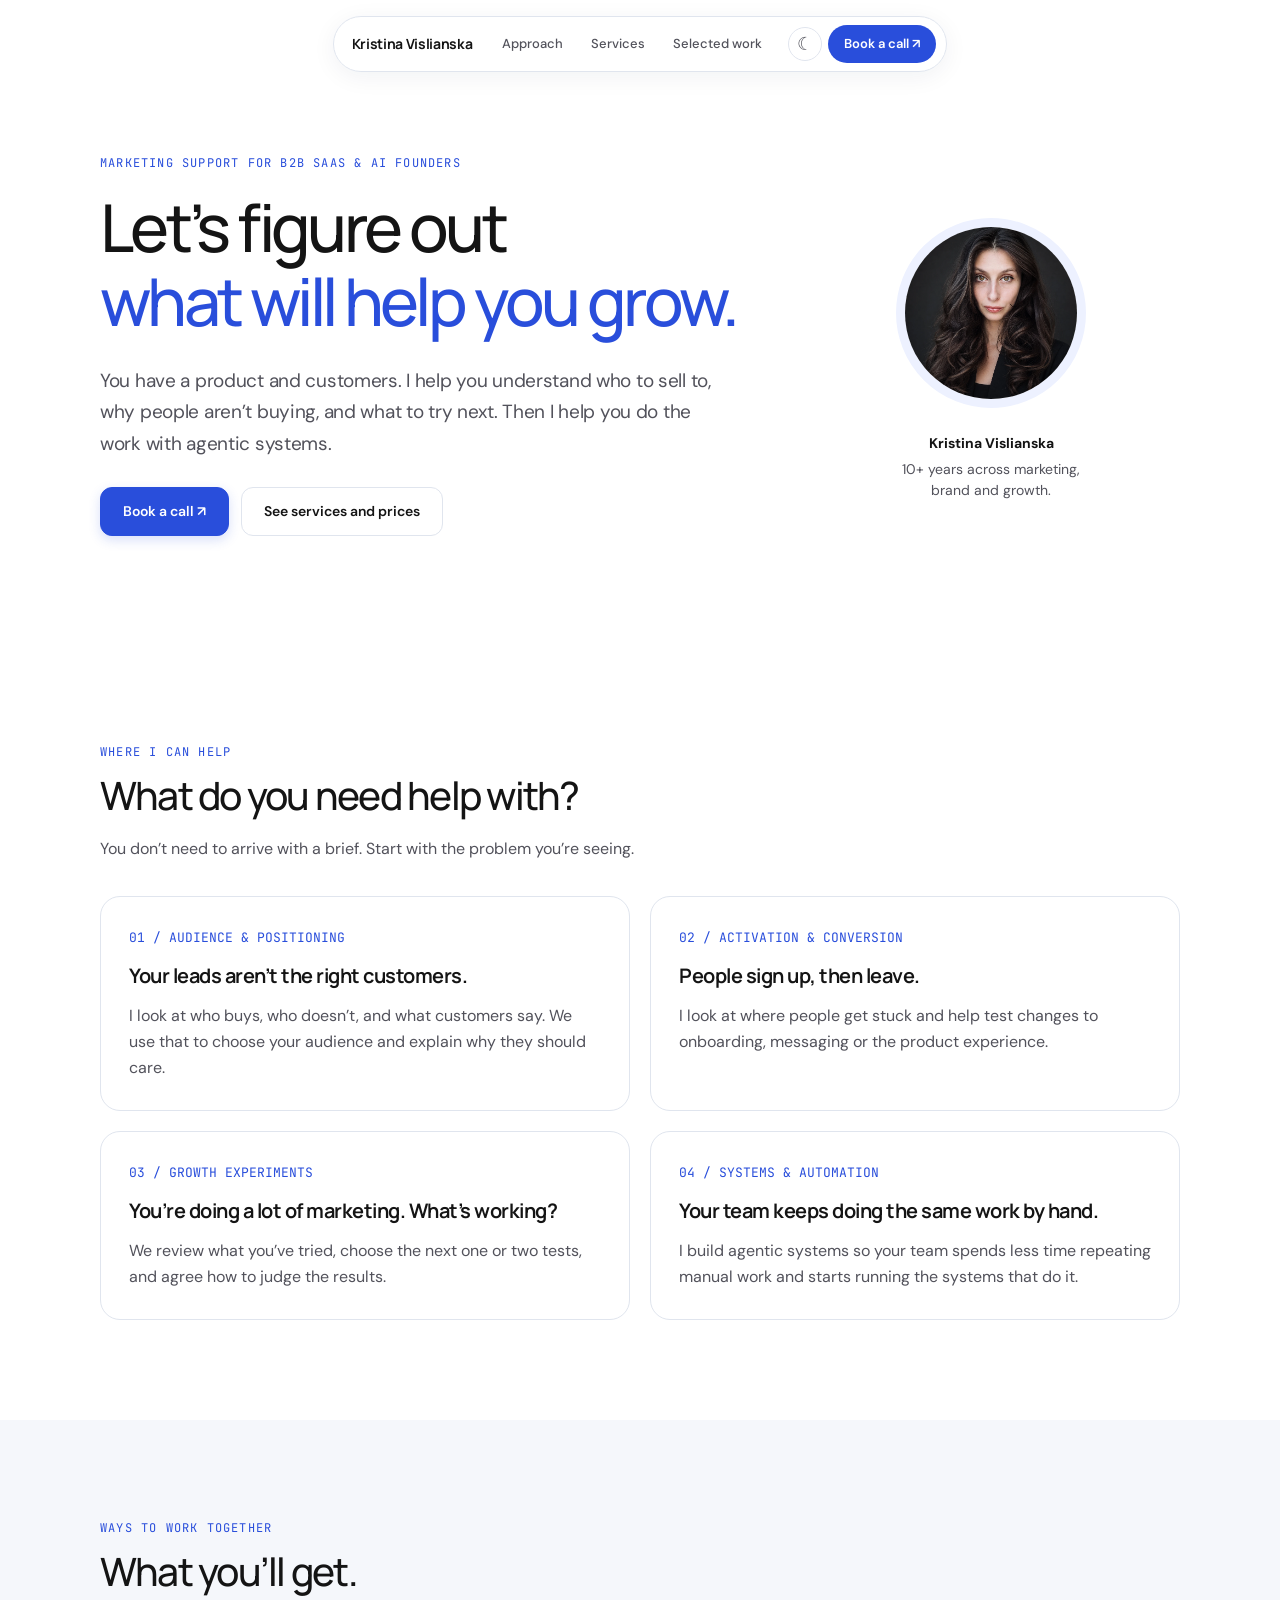
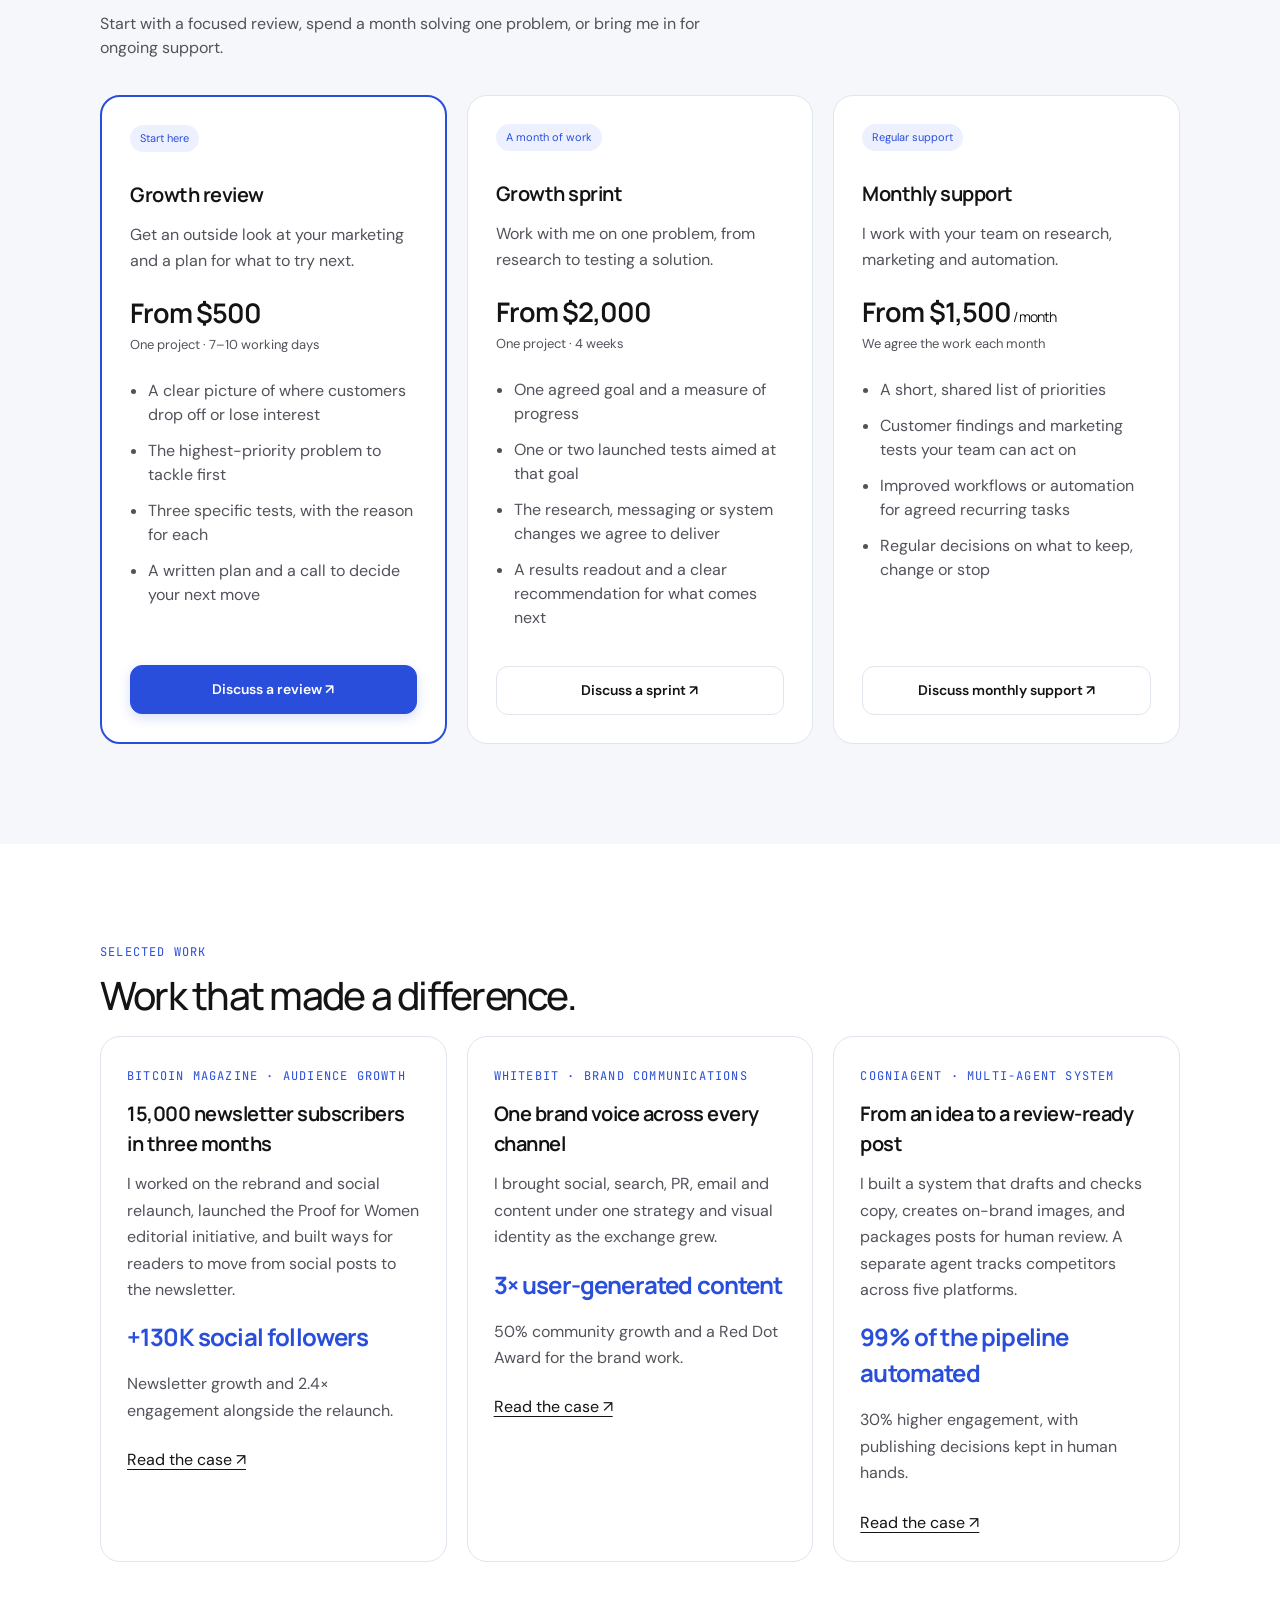
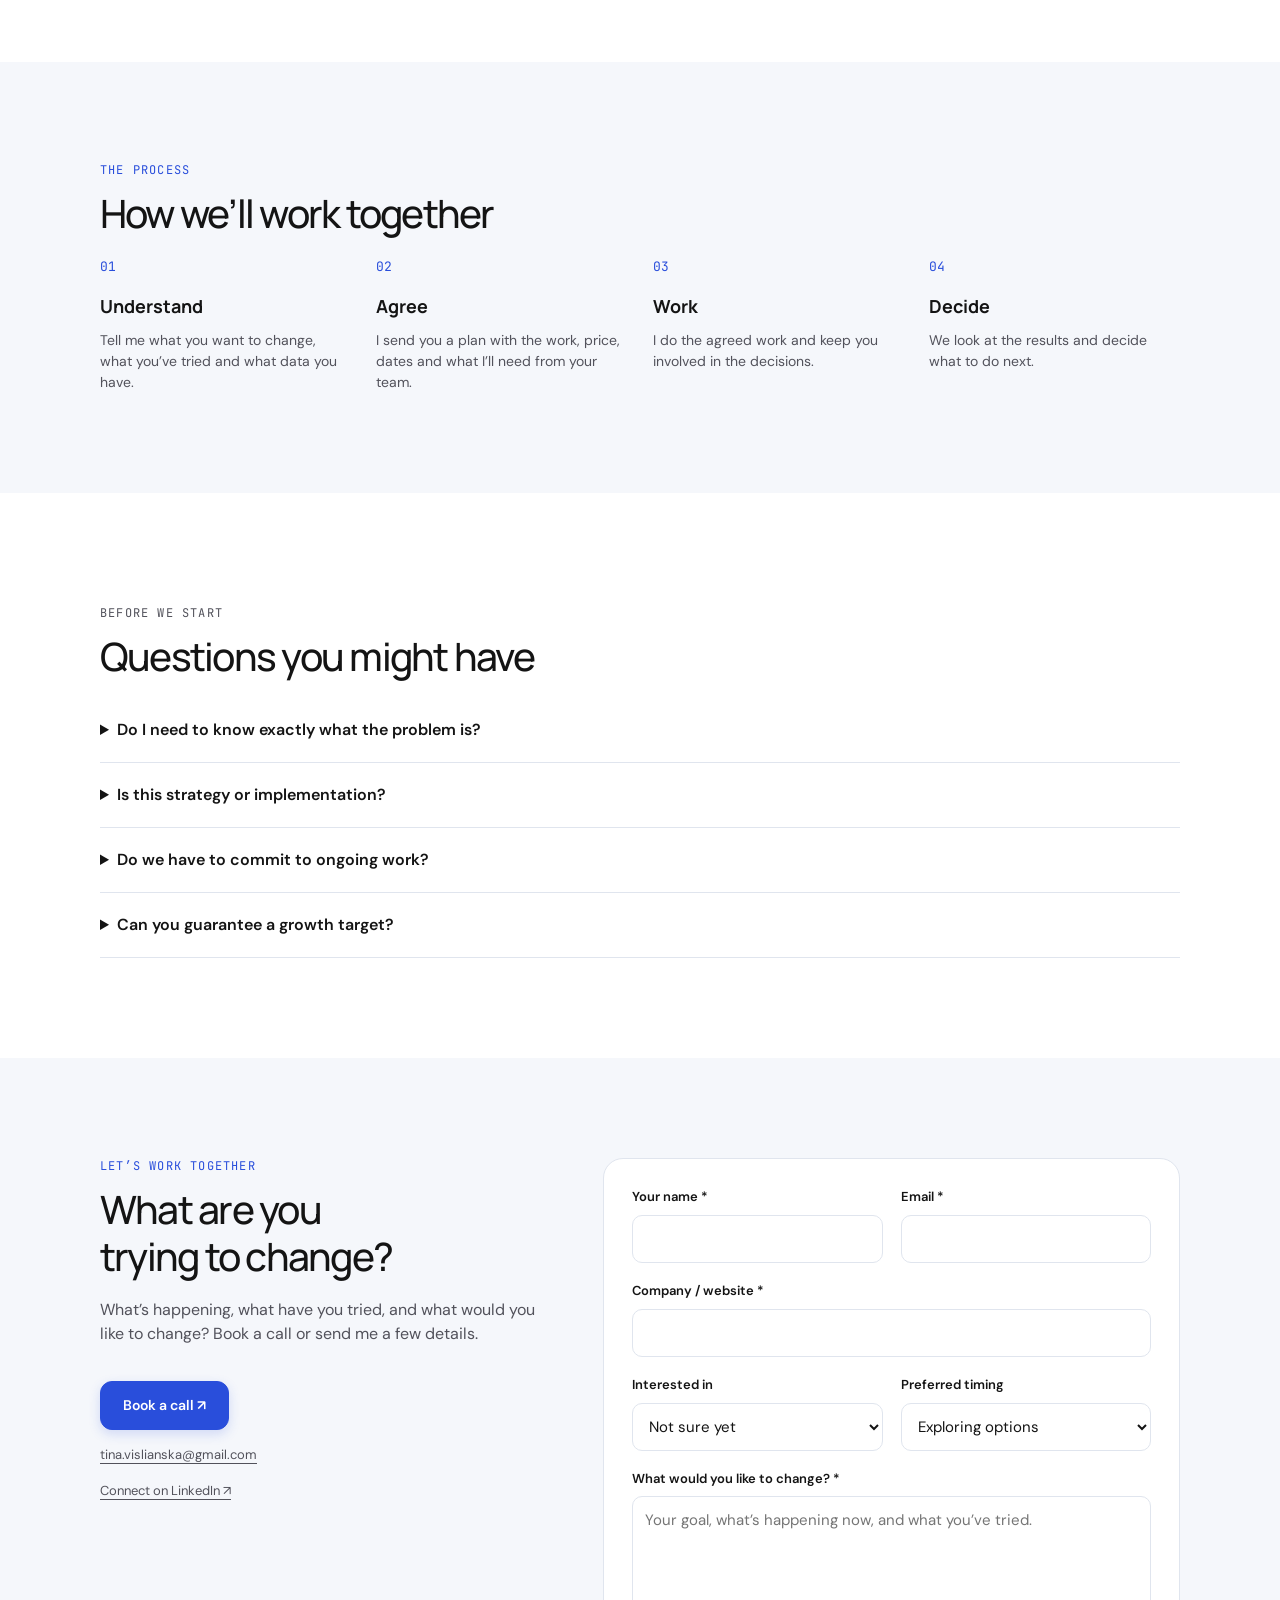
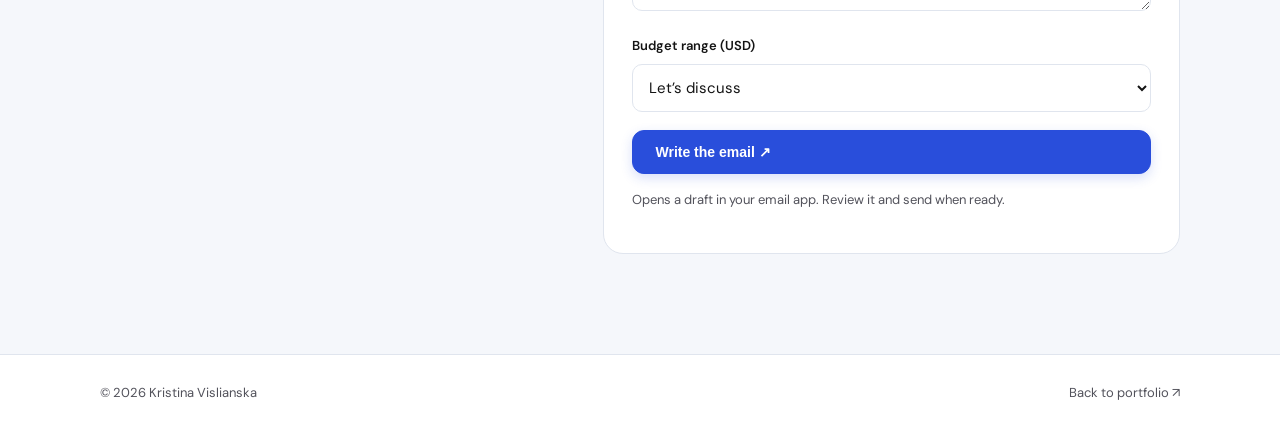
==== commit c34a056e: "Update services copy, case studies, and booking link" ====
--- a/work-with-me/index.html
+++ b/work-with-me/index.html
@@ -1,18 +1,17 @@
-<!DOCTYPE html><html lang="en" data-theme="light"><head><meta charset="utf-8"><meta name="viewport" content="width=device-width, initial-scale=1"><title>Work with me | Kristina Vislianska</title><meta name="description" content="Customer research, marketing experiments and AI automation for B2B SaaS founders. Work with Kristina Vislianska."><link rel="icon" href="../images/favicon.svg"><link rel="preconnect" href="https://fonts.googleapis.com"><link href="https://fonts.googleapis.com/css2?family=DM+Sans:wght@400;500;600;700&family=Manrope:wght@400;500;600;700;800&family=JetBrains+Mono:wght@400;500&display=swap" rel="stylesheet"><link rel="stylesheet" href="style.css"></head><body>
-<a class="skip" href="#main">Skip to content</a><div class="nav-outer"><nav class="nav" aria-label="Main navigation"><a class="nav-name" href="/">Kristina Vislianska</a><div class="nav-links"><a href="#approach">Approach</a><a href="#services">Services</a><a href="#proof">Selected work</a></div><div class="nav-right"><button class="icon-btn" id="theme" aria-label="Switch to dark theme">☾</button><a class="nav-cta" href="#contact">Let’s talk ↗</a></div></nav></div>
-<main id="main"><section class="service-hero"><div class="wrap hero-layout"><div><p class="eyebrow">Marketing support for B2B SaaS & AI founders</p><h1>Let’s figure out<br><span class="hero-highlight">what will help you grow.</span></h1><p class="intro">You have a product and customers. I help you understand who to sell to, why people aren’t buying, and what to try next. Then I help you do the work with agentic systems.</p><div class="actions"><a class="btn primary" href="#contact">Tell me what’s stuck ↗</a><a class="btn secondary" href="#services">See services and prices</a></div></div><aside><img class="portrait" src="../images/kristina-hero-2.webp" alt="Kristina Vislianska"><div class="profile-note"><strong>Kristina Vislianska</strong>10+ years across marketing,<br>brand and growth.</div></aside></div></section>
-<div class="band"><div class="wrap"><span>Companies I’ve worked with</span><strong>CogniAgent</strong><strong>NikoHealth</strong><strong>Bitcoin Magazine</strong><strong>WhiteBIT</strong></div></div>
+<!DOCTYPE html><html lang="en" data-theme="light"><head><meta charset="utf-8"><meta name="viewport" content="width=device-width, initial-scale=1"><title>Work with me | Kristina Vislianska</title><meta name="description" content="Customer research, marketing experiments and AI automation for B2B SaaS founders. Work with Kristina Vislianska."><link rel="icon" href="../images/favicon.svg"><link rel="preconnect" href="https://fonts.googleapis.com"><link href="https://fonts.googleapis.com/css2?family=DM+Sans:wght@400;500;600;700&family=Manrope:wght@400;500;600;700;800&family=JetBrains+Mono:wght@400;500&display=swap" rel="stylesheet"><link rel="stylesheet" href="style.css"><script type="text/javascript">(function(c,l,a,r,i,t,y){c[a]=c[a]||function(){(c[a].q=c[a].q||[]).push(arguments)};t=l.createElement(r);t.async=1;t.src="https://www.clarity.ms/tag/"+i;y=l.getElementsByTagName(r)[0];y.parentNode.insertBefore(t,y);})(window,document,"clarity","script","yhr2owpoyf");</script></head><body>
+<a class="skip" href="#main">Skip to content</a><div class="nav-outer"><nav class="nav" aria-label="Main navigation"><a class="nav-name" href="/">Kristina Vislianska</a><div class="nav-links"><a href="#approach">Approach</a><a href="#services">Services</a><a href="#proof">Selected work</a></div><div class="nav-right"><button class="icon-btn" id="theme" aria-label="Switch to dark theme">☾</button><a class="nav-cta" href="https://calendar.app.google/ijKsFm2ozYECZqWo9">Book a call ↗</a></div></nav></div>
+<main id="main"><section class="service-hero"><div class="wrap hero-layout"><div><p class="eyebrow">Marketing support for B2B SaaS & AI founders</p><h1>Let’s figure out<br><span class="hero-highlight">what will help you grow.</span></h1><p class="intro">You have a product and customers. I help you understand who to sell to, why people aren’t buying, and what to try next. Then I help you do the work with agentic systems.</p><div class="actions"><a class="btn primary" href="https://calendar.app.google/ijKsFm2ozYECZqWo9">Book a call ↗</a><a class="btn secondary" href="#services">See services and prices</a></div></div><aside><img class="portrait" src="../images/kristina-hero-2.webp" alt="Kristina Vislianska"><div class="profile-note"><strong>Kristina Vislianska</strong>10+ years across marketing,<br>brand and growth.</div></aside></div></section>
 <section id="approach"><div class="wrap"><p class="eyebrow">Where I can help</p><h2 class="section-title">What do you need help with?</h2><p class="section-desc">You don’t need to arrive with a brief. Start with the problem you’re seeing.</p><div class="grid2">
 <article class="panel"><span class="number">01 / AUDIENCE & POSITIONING</span><h3>Your leads aren’t the right customers.</h3><p>I look at who buys, who doesn’t, and what customers say. We use that to choose your audience and explain why they should care.</p></article>
 <article class="panel"><span class="number">02 / ACTIVATION & CONVERSION</span><h3>People sign up, then leave.</h3><p>I look at where people get stuck and help test changes to onboarding, messaging or the product experience.</p></article>
 <article class="panel"><span class="number">03 / GROWTH EXPERIMENTS</span><h3>You’re doing a lot of marketing. What’s working?</h3><p>We review what you’ve tried, choose the next one or two tests, and agree how to judge the results.</p></article>
 <article class="panel"><span class="number">04 / SYSTEMS & AUTOMATION</span><h3>Your team keeps doing the same work by hand.</h3><p>I build agentic systems so your team spends less time repeating manual work and starts running the systems that do it.</p></article></div></div></section>
-<section id="services" style="background:var(--bg-2)"><div class="wrap"><p class="eyebrow">Ways to work together</p><h2 class="section-title">Choose where to start.</h2><p class="section-desc">We can start with a review, work on one problem for a month, or agree on regular support.</p><div class="grid3">
-<article class="panel offer featured"><span class="badge">Start here</span><h3>Growth review</h3><p>Get an outside look at your marketing and a plan for what to try next.</p><div class="price">From $500</div><div class="period">One project · 7–10 working days</div><ul><li>Review of your customer feedback and marketing data</li><li>The problem I recommend tackling first</li><li>Three ideas to test, with reasons for each</li><li>Written recommendations and a call to discuss them</li></ul><a class="btn primary" href="#contact" data-service="Growth review">Discuss a review ↗</a></article>
-<article class="panel offer"><span class="badge">A month of work</span><h3>Growth sprint</h3><p>Work with me on one problem, from research to testing a solution.</p><div class="price">From $2,000</div><div class="period">One project · 4 weeks</div><ul><li>One goal and a way to measure progress</li><li>Planning and launch of 1–2 tests</li><li>Research and implementation agreed at the start</li><li>What happened and what I recommend doing next</li></ul><a class="btn secondary" href="#contact" data-service="Growth sprint">Discuss a sprint ↗</a></article>
-<article class="panel offer"><span class="badge">Regular support</span><h3>Monthly support</h3><p>I work with your team on research, marketing and automation.</p><div class="price">From $1,500<span style="font-size:14px;font-weight:400"> / month</span></div><div class="period">We agree the work each month</div><ul><li>A short list of priorities</li><li>Customer research and marketing tests</li><li>Help improving or automating recurring tasks</li><li>Regular calls to review results and decide what’s next</li></ul><a class="btn secondary" href="#contact" data-service="Monthly support">Discuss monthly support ↗</a></article>
-</div><p class="fine">All prices are in USD. I’ll confirm the fee and exactly what’s included before we start. Ad spend, paid tools, outside specialists and any applicable taxes are separate.</p></div></section>
-<section id="proof"><div class="wrap"><p class="eyebrow">Previous work</p><h2 class="section-title">What I’ve helped change.</h2><p class="section-desc">Results from my work with Bitcoin Magazine and CogniAgent.</p><div class="grid2"><article class="panel proof"><div class="proof-body"><span class="eyebrow">Bitcoin Magazine · Audience growth</span><h3>15,000 newsletter subscribers in three months</h3><p>I worked on the rebrand and social relaunch, launched the Proof for Women editorial initiative, and built ways for readers to move from social posts to the newsletter.</p><div class="result">+130K social followers</div><p>Newsletter growth and 2.4× engagement alongside the relaunch.</p><br><a class="subtle-link" href="/#case-bitcoin">Read the case ↗</a></div></article><article class="panel proof"><div class="proof-body"><span class="eyebrow">CogniAgent · Customer acquisition</span><h3>Cutting cost per lead from $15 to $3</h3><p>I used customer feedback, market research and campaign data to identify better-fit audiences. The findings shaped targeting, messaging and product workflow templates.</p><div class="result">80% lower cost per lead</div><p>Research used to change who we reached and what we offered them.</p><br><a class="subtle-link" href="/#case-cogniagent">Read the case ↗</a></div></article></div></div></section>
+<section id="services" style="background:var(--bg-2)"><div class="wrap"><p class="eyebrow">Ways to work together</p><h2 class="section-title">What you’ll get.</h2><p class="section-desc">Start with a focused review, spend a month solving one problem, or bring me in for ongoing support.</p><div class="grid3">
+<article class="panel offer featured"><span class="badge">Start here</span><h3>Growth review</h3><p>Get an outside look at your marketing and a plan for what to try next.</p><div class="price">From $500</div><div class="period">One project · 7–10 working days</div><ul><li>A clear picture of where customers drop off or lose interest</li><li>The highest-priority problem to tackle first</li><li>Three specific tests, with the reason for each</li><li>A written plan and a call to decide your next move</li></ul><a class="btn primary" href="#contact" data-service="Growth review">Discuss a review ↗</a></article>
+<article class="panel offer"><span class="badge">A month of work</span><h3>Growth sprint</h3><p>Work with me on one problem, from research to testing a solution.</p><div class="price">From $2,000</div><div class="period">One project · 4 weeks</div><ul><li>One agreed goal and a measure of progress</li><li>One or two launched tests aimed at that goal</li><li>The research, messaging or system changes we agree to deliver</li><li>A results readout and a clear recommendation for what comes next</li></ul><a class="btn secondary" href="#contact" data-service="Growth sprint">Discuss a sprint ↗</a></article>
+<article class="panel offer"><span class="badge">Regular support</span><h3>Monthly support</h3><p>I work with your team on research, marketing and automation.</p><div class="price">From $1,500<span style="font-size:14px;font-weight:400"> / month</span></div><div class="period">We agree the work each month</div><ul><li>A short, shared list of priorities</li><li>Customer findings and marketing tests your team can act on</li><li>Improved workflows or automation for agreed recurring tasks</li><li>Regular decisions on what to keep, change or stop</li></ul><a class="btn secondary" href="#contact" data-service="Monthly support">Discuss monthly support ↗</a></article>
+</div></div></section>
+<section id="proof"><div class="wrap"><p class="eyebrow">Selected work</p><h2 class="section-title">Work that made a difference.</h2><div class="grid2"><article class="panel proof"><div class="proof-body"><span class="eyebrow">Bitcoin Magazine · Audience growth</span><h3>15,000 newsletter subscribers in three months</h3><p>I worked on the rebrand and social relaunch, launched the Proof for Women editorial initiative, and built ways for readers to move from social posts to the newsletter.</p><div class="result">+130K social followers</div><p>Newsletter growth and 2.4× engagement alongside the relaunch.</p><br><a class="subtle-link" href="/#case-bitcoin">Read the case ↗</a></div></article><article class="panel proof"><div class="proof-body"><span class="eyebrow">WhiteBIT · Brand communications</span><h3>One brand voice across every channel</h3><p>I brought social, search, PR, email and content under one strategy and visual identity as the exchange grew.</p><div class="result">3× user-generated content</div><p>50% community growth and a Red Dot Award for the brand work.</p><br><a class="subtle-link" href="/#case-whitebit">Read the case ↗</a></div></article><article class="panel proof"><div class="proof-body"><span class="eyebrow">CogniAgent · Multi-agent system</span><h3>From an idea to a review-ready post</h3><p>I built a system that drafts and checks copy, creates on-brand images, and packages posts for human review. A separate agent tracks competitors across five platforms.</p><div class="result">99% of the pipeline automated</div><p>30% higher engagement, with publishing decisions kept in human hands.</p><br><a class="subtle-link" href="/#case-cogni-multi-agent">Read the case ↗</a></div></article></div></div></section>
 <section style="background:var(--bg-2)"><div class="wrap"><p class="eyebrow">The process</p><h2 class="section-title">How we’ll work together</h2><div class="process"><div><span class="number">01</span><h3>Understand</h3><p>Tell me what you want to change, what you’ve tried and what data you have.</p></div><div><span class="number">02</span><h3>Agree</h3><p>I send you a plan with the work, price, dates and what I’ll need from your team.</p></div><div><span class="number">03</span><h3>Work</h3><p>I do the agreed work and keep you involved in the decisions.</p></div><div><span class="number">04</span><h3>Decide</h3><p>We look at the results and decide what to do next.</p></div></div></div></section>
 <section><div class="wrap faq"><p class="eyebrow">Before we start</p><h2 class="section-title">Questions you might have</h2><details><summary>Do I need to know exactly what the problem is?</summary><p>No. Tell me what you’re seeing. We’ll discuss whether a review would help and what information we can work with.</p></details><details><summary>Is this strategy or implementation?</summary><p>I can help with both. Before we start, we agree what I’ll do and what needs your team, a developer or another specialist.</p></details><details><summary>Do we have to commit to ongoing work?</summary><p>No. You can book a review or a single sprint. Continuing is a separate decision.</p></details><details><summary>Can you guarantee a growth target?</summary><p>I can commit to the work we agree on. I can’t promise a revenue or customer number before we’ve tested what works for your product.</p></details></div></section>
-<section id="contact" style="background:var(--bg-2)"><div class="wrap contact-layout"><div><p class="eyebrow">Let’s work together</p><h2 class="section-title">What are you<br>trying to change?</h2><p class="section-desc">What’s happening, what have you tried, and what would you like to change? Send me a few details.</p><a class="subtle-link" href="mailto:tina.vislianska@gmail.com">tina.vislianska@gmail.com</a><p class="fine"><a class="subtle-link" href="https://www.linkedin.com/in/kristinavislianska">Connect on LinkedIn ↗</a></p></div><form class="panel" id="inquiry"><div class="form-grid"><div class="field"><label for="name">Your name *</label><input id="name" name="name" autocomplete="name" required maxlength="120"></div><div class="field"><label for="email">Email *</label><input id="email" name="email" type="email" autocomplete="email" required></div><div class="field wide"><label for="company">Company / website *</label><input id="company" name="company" required maxlength="250"></div><div class="field"><label for="service">Interested in</label><select id="service" name="service"><option>Not sure yet</option><option>Growth review</option><option>Growth sprint</option><option>Monthly support</option></select></div><div class="field"><label for="timing">Preferred timing</label><select id="timing" name="timing"><option>Exploring options</option>Within a month</option>In 1–3 months</option>As soon as possible</option></select></div><div class="field wide"><label for="challenge">What would you like to change? *</label><textarea id="challenge" name="challenge" required maxlength="3000" placeholder="Your goal, what’s happening now, and what you’ve tried."></textarea></div><div class="field wide"><label for="budget">Budget range (USD)</label><select id="budget" name="budget"><option>Let’s discuss</option>Under $500</option>$500–2,000</option>$2,000–5,000</option><option>$5,000+</option></select></div><button type="submit" class="btn primary wide">Write the email ↗</button></div><p class="fine">Opens a draft in your email app. Review it and send when ready.</p><p class="fine" id="status" role="status"></p><button type="button" id="copy" class="btn secondary" hidden>Copy brief instead</button></form></div></section></main><footer><div class="wrap"><span>© 2026 Kristina Vislianska</span><a href="/">Back to portfolio ↗</a></div></footer><script src="page.js"></script></body></html>+<section id="contact" style="background:var(--bg-2)"><div class="wrap contact-layout"><div><p class="eyebrow">Let’s work together</p><h2 class="section-title">What are you<br>trying to change?</h2><p class="section-desc">What’s happening, what have you tried, and what would you like to change? Book a call or send me a few details.</p><p><a class="btn primary" href="https://calendar.app.google/ijKsFm2ozYECZqWo9">Book a call ↗</a></p><p class="fine"><a class="subtle-link" href="mailto:tina.vislianska@gmail.com">tina.vislianska@gmail.com</a></p><p class="fine"><a class="subtle-link" href="https://www.linkedin.com/in/kristinavislianska">Connect on LinkedIn ↗</a></p></div><form class="panel" id="inquiry"><div class="form-grid"><div class="field"><label for="name">Your name *</label><input id="name" name="name" autocomplete="name" required maxlength="120"></div><div class="field"><label for="email">Email *</label><input id="email" name="email" type="email" autocomplete="email" required></div><div class="field wide"><label for="company">Company / website *</label><input id="company" name="company" required maxlength="250"></div><div class="field"><label for="service">Interested in</label><select id="service" name="service"><option>Not sure yet</option><option>Growth review</option><option>Growth sprint</option><option>Monthly support</option></select></div><div class="field"><label for="timing">Preferred timing</label><select id="timing" name="timing"><option>Exploring options</option><option>Within a month</option><option>In 1–3 months</option><option>As soon as possible</option></select></div><div class="field wide"><label for="challenge">What would you like to change? *</label><textarea id="challenge" name="challenge" required maxlength="3000" placeholder="Your goal, what’s happening now, and what you’ve tried."></textarea></div><div class="field wide"><label for="budget">Budget range (USD)</label><select id="budget" name="budget"><option>Let’s discuss</option><option>Under $500</option><option>$500–2,000</option><option>$2,000–5,000</option><option>$5,000+</option></select></div><button type="submit" class="btn primary wide">Write the email ↗</button></div><p class="fine">Opens a draft in your email app. Review it and send when ready.</p><p class="fine" id="status" role="status"></p><button type="button" id="copy" class="btn secondary" hidden>Copy brief instead</button></form></div></section></main><footer><div class="wrap"><span>© 2026 Kristina Vislianska</span><a href="/">Back to portfolio ↗</a></div></footer><script src="page.js"></script></body></html>
--- a/work-with-me/style.css
+++ b/work-with-me/style.css
@@ -592,6 +592,9 @@
 
 section{scroll-margin-top:75px} .service-hero{padding:155px 24px 80px}.service-hero h1{font-size:clamp(42px,5.5vw,66px);max-width:740px;line-height:1.06;letter-spacing:-.055em;margin:20px 0 26px}.intro{max-width:625px;font-size:18px;color:var(--text-2);line-height:1.7}.actions{display:flex;gap:12px;flex-wrap:wrap;margin:28px 0}.eyebrow{font:12px 'JetBrains Mono',monospace;text-transform:uppercase;letter-spacing:.1em;color:var(--accent)}.hero-layout{display:grid;grid-template-columns:1.7fr 1fr;gap:60px;align-items:center}.portrait{width:190px;height:190px;border-radius:50%;object-fit:cover;margin:0 auto 25px;border:9px solid var(--signal-soft)}.profile-note{text-align:center;color:var(--text-2);font-size:14px}.profile-note strong{display:block;color:var(--text);margin-bottom:5px}.band{border-top:1px solid var(--border);border-bottom:1px solid var(--border);padding:22px 24px}.band .wrap{display:flex;justify-content:space-between;gap:15px;flex-wrap:wrap;color:var(--text-2);font-size:13px}.section-title{font-size:clamp(28px,3.5vw,39px);letter-spacing:-.04em;line-height:1.2;margin:12px 0 18px}.section-desc{max-width:660px;color:var(--text-2);margin-bottom:35px}.grid2{display:grid;grid-template-columns:1fr 1fr;gap:20px}.grid3{display:grid;grid-template-columns:repeat(3,1fr);gap:20px}.panel{border:1px solid var(--border);border-radius:20px;padding:28px;background:var(--card)}.panel h3{font-size:20px;letter-spacing:-.02em;margin:12px 0}.panel p{color:var(--text-2);line-height:1.65}.number{color:var(--accent);font:13px 'JetBrains Mono',monospace}.offer{display:flex;flex-direction:column}.offer.featured{border:2px solid var(--accent);position:relative}.badge{font-size:11px;color:var(--accent);background:var(--signal-soft);border-radius:20px;padding:5px 10px;display:inline-block;width:max-content;margin-bottom:16px}.price{font-size:27px;font-weight:700;margin:18px 0 2px}.period{color:var(--text-2);font-size:13px}.offer ul{padding-left:18px;margin:24px 0;flex:1;color:var(--text-2)}.offer li{margin-bottom:12px}.offer .btn{justify-content:center}.proof{padding:0;overflow:hidden}.proof img{width:100%;height:205px;object-fit:cover}.proof-body{padding:26px}.proof .result{color:var(--accent);font-size:24px;font-weight:700;margin:16px 0}.process{display:grid;grid-template-columns:repeat(4,1fr);gap:25px}.process h3{margin:15px 0 10px;font-size:18px}.process p{font-size:14px;color:var(--text-2)}.contact-layout{display:grid;grid-template-columns:1fr 1.3fr;gap:60px}.form-grid{display:grid;grid-template-columns:1fr 1fr;gap:18px}.field label{display:block;font-size:13px;font-weight:600;margin-bottom:8px}.field input,.field select,.field textarea{font:inherit;font-size:15px;padding:12px;width:100%;border:1px solid var(--border);border-radius:10px;background:var(--bg);color:var(--text)}.wide{grid-column:1/-1}.field textarea{resize:vertical;min-height:115px}.fine{font-size:13px;color:var(--text-2);line-height:1.6;margin-top:15px}.form-grid .btn{cursor:pointer}.faq details{padding:20px 0;border-bottom:1px solid var(--border)}.faq summary{cursor:pointer;font-weight:600}.faq p{margin-top:12px;color:var(--text-2)}footer{padding:28px 24px;border-top:1px solid var(--border);font-size:13px;color:var(--text-2)}footer .wrap{display:flex;justify-content:space-between;gap:20px}.skip{position:absolute;top:-100px}.skip:focus{top:10px;z-index:999;background:var(--bg);padding:15px} :focus-visible{outline:3px solid var(--accent);outline-offset:4px}.icon-btn{font-size:18px}.subtle-link{text-decoration:underline;text-underline-offset:4px}@media(max-width:800px){.hero-layout,.contact-layout{grid-template-columns:1fr;gap:30px}.hero-layout aside{display:none}.grid3{grid-template-columns:1fr}.process{grid-template-columns:1fr 1fr}.service-hero{padding-top:120px}.contact-layout{gap:25px}section{padding:65px 20px}}@media(max-width:520px){.grid2,.form-grid{grid-template-columns:1fr}.wide{grid-column:auto}.panel{padding:22px}.proof{padding:0}.nav-name{font-size:12px}.nav-cta{font-size:12px}.process{gap:20px}.service-hero h1{font-size:43px}}@media(prefers-reduced-motion:reduce){html{scroll-behavior:auto}*{transition:none!important}}
 
+#proof .grid2 { grid-template-columns: repeat(3, minmax(0, 1fr)); }
+@media (max-width: 800px) { #proof .grid2 { grid-template-columns: 1fr; } }
+
 [hidden]{display:none!important}
 
 /* Typography: geometric headings with a softer reading face. */
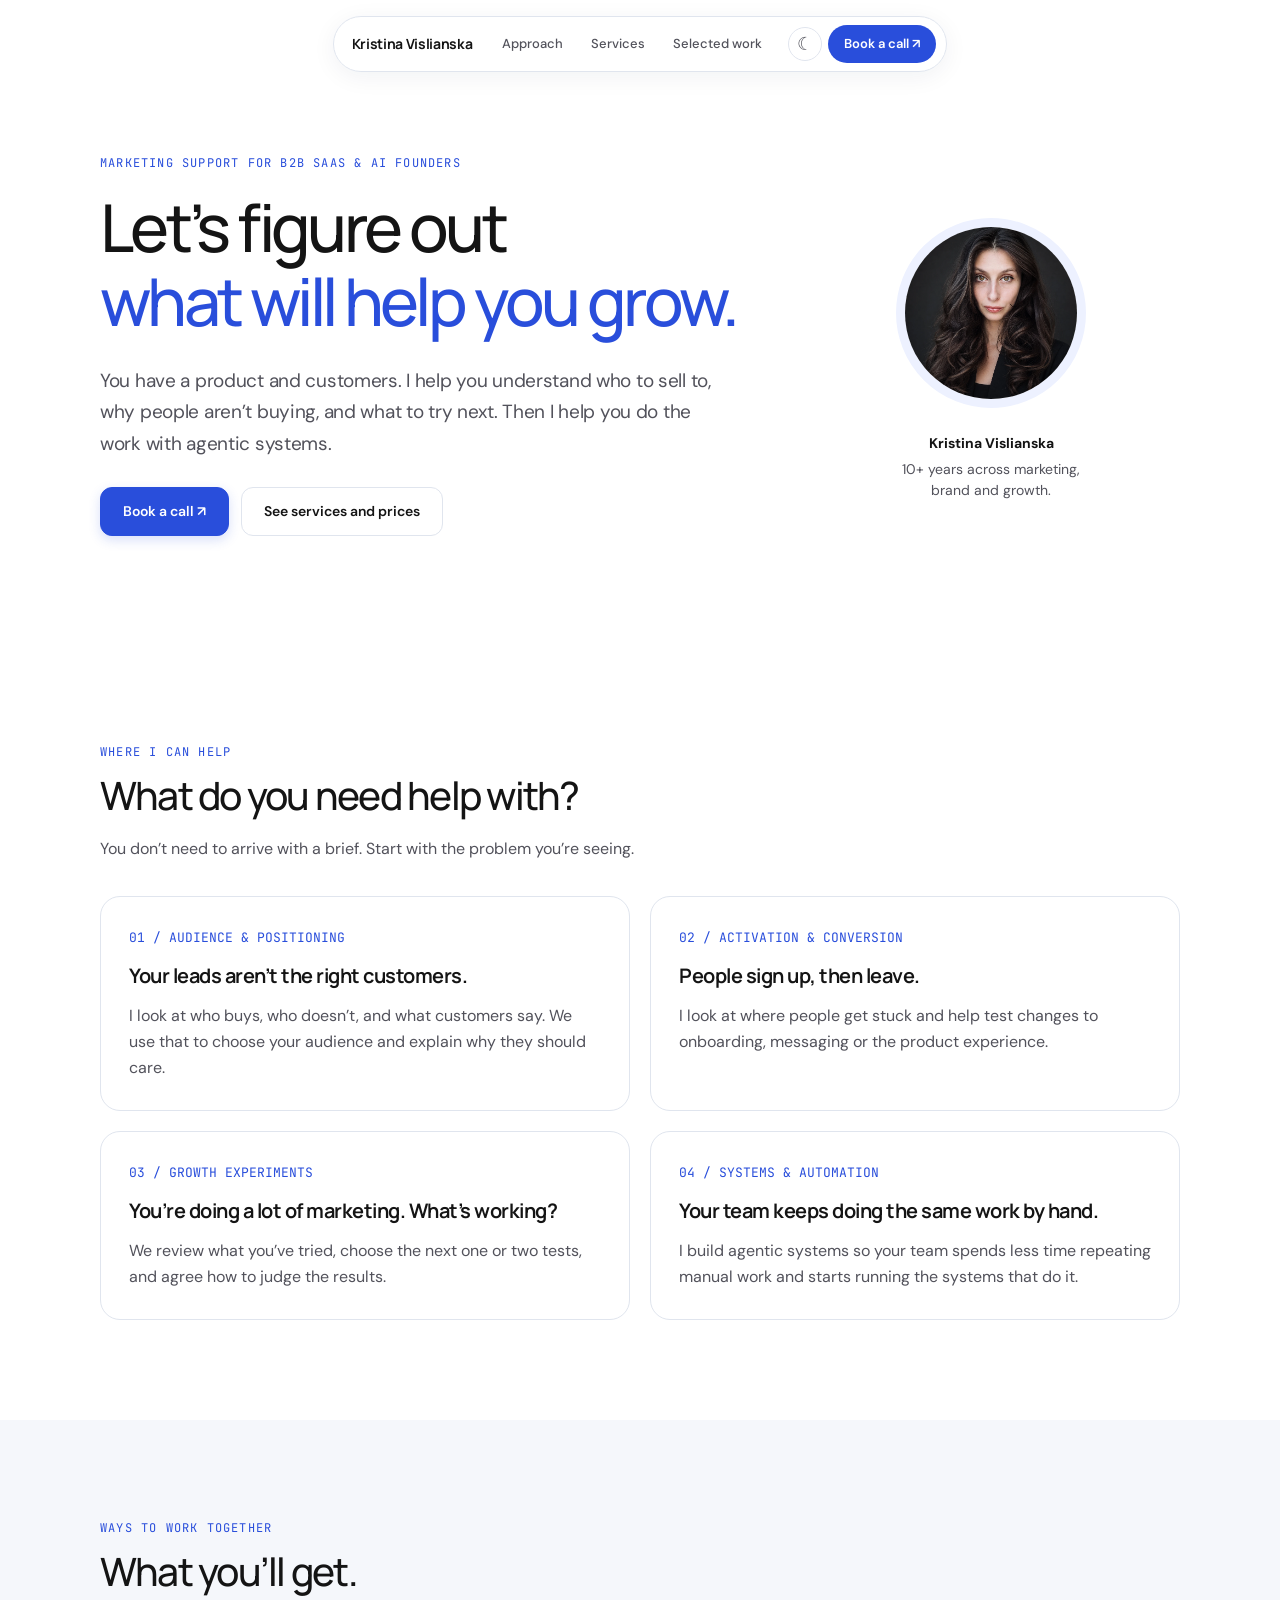
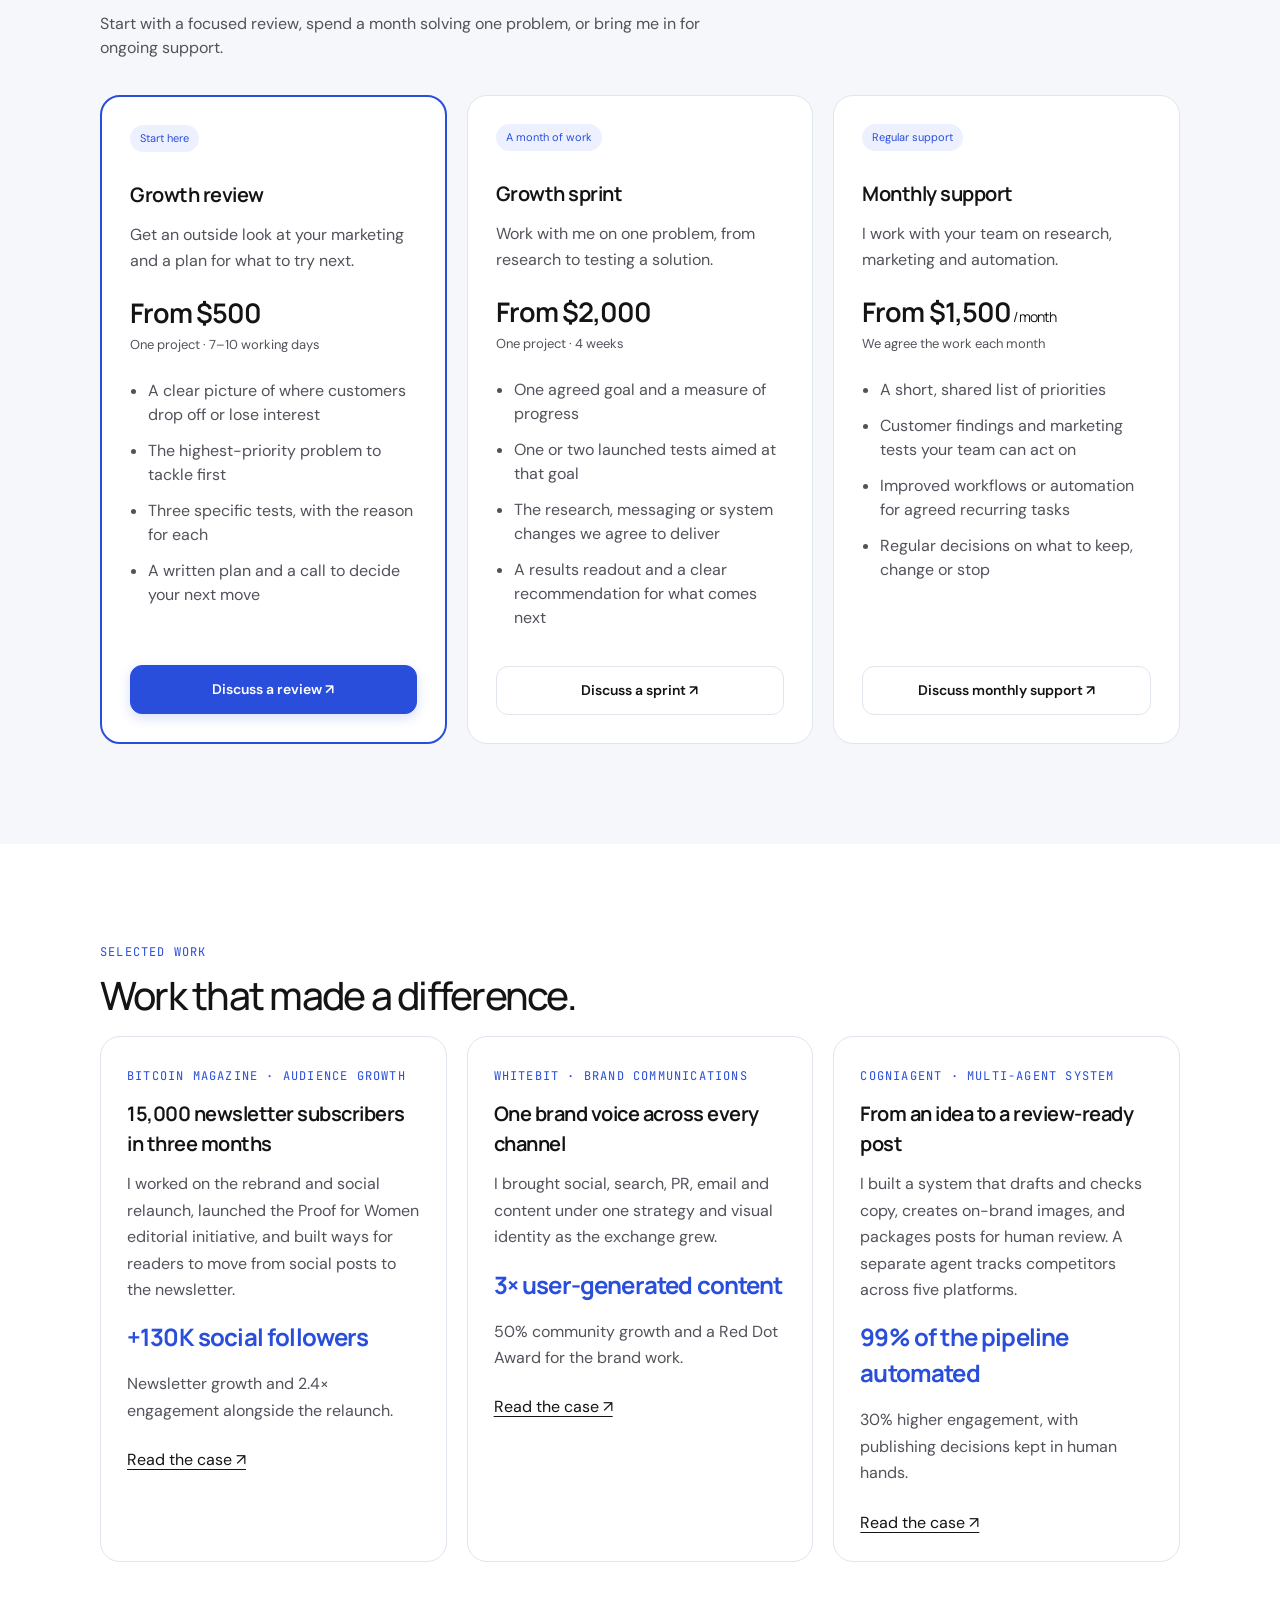
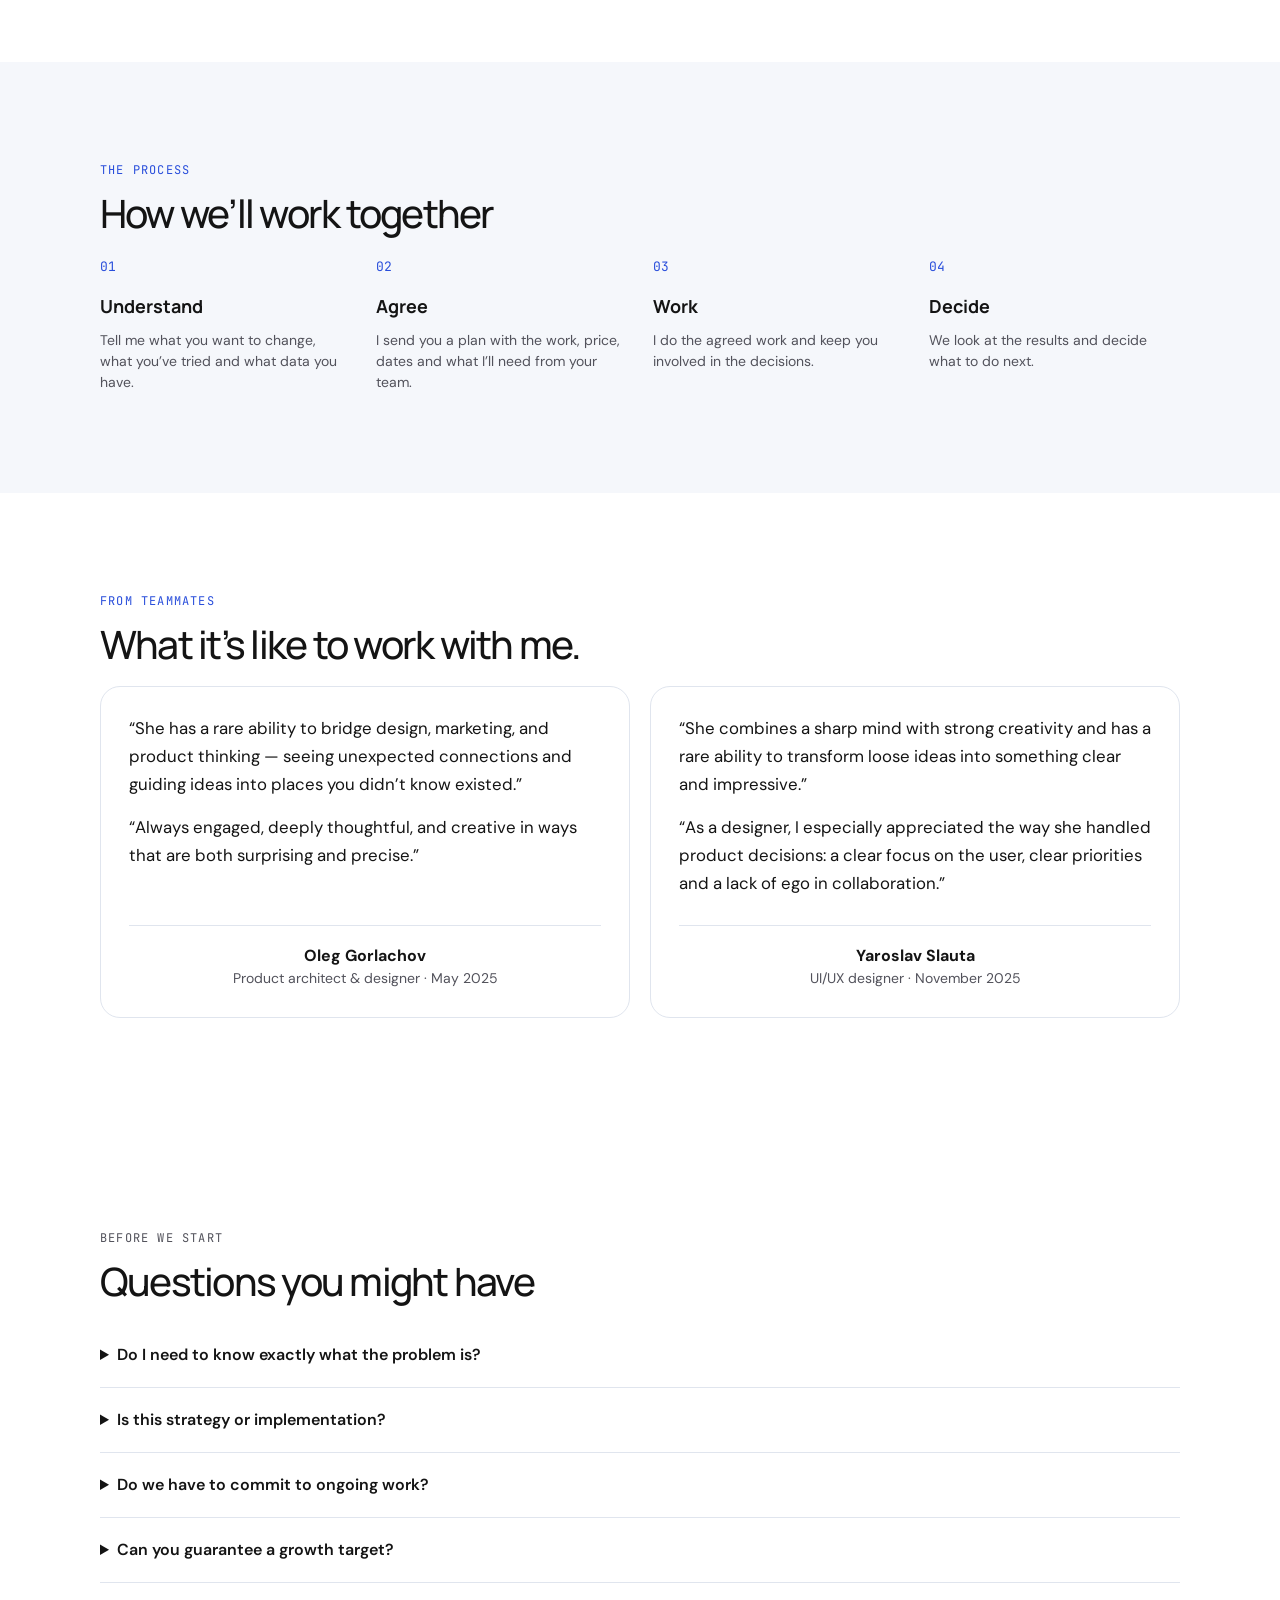
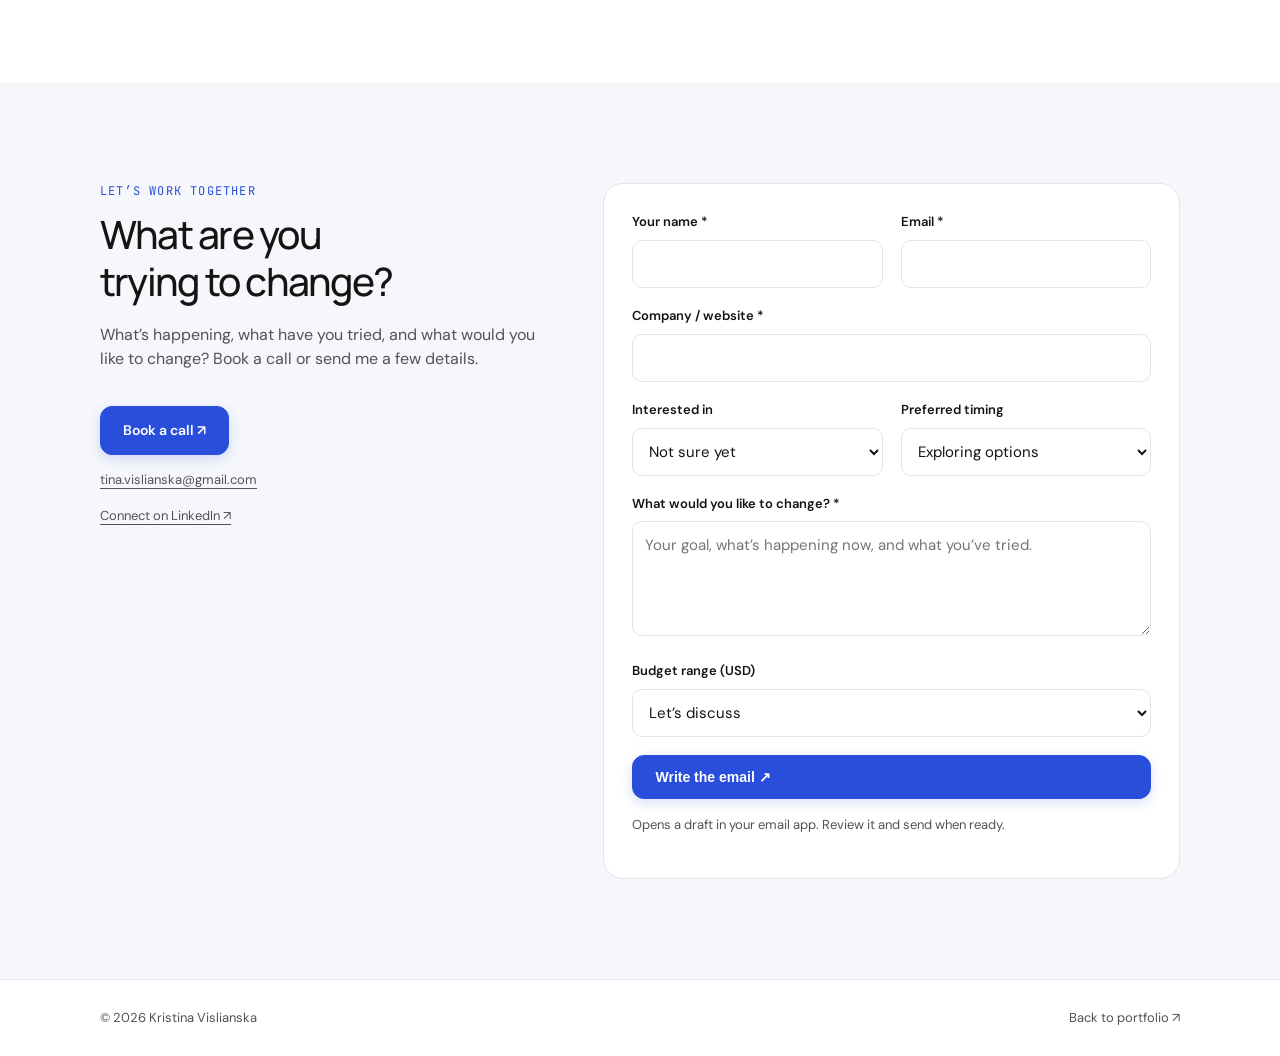
==== commit fed725ab: "Add teammate feedback to both site pages" ====
--- a/work-with-me/index.html
+++ b/work-with-me/index.html
@@ -13,5 +13,6 @@
 </div></div></section>
 <section id="proof"><div class="wrap"><p class="eyebrow">Selected work</p><h2 class="section-title">Work that made a difference.</h2><div class="grid2"><article class="panel proof"><div class="proof-body"><span class="eyebrow">Bitcoin Magazine · Audience growth</span><h3>15,000 newsletter subscribers in three months</h3><p>I worked on the rebrand and social relaunch, launched the Proof for Women editorial initiative, and built ways for readers to move from social posts to the newsletter.</p><div class="result">+130K social followers</div><p>Newsletter growth and 2.4× engagement alongside the relaunch.</p><br><a class="subtle-link" href="/#case-bitcoin">Read the case ↗</a></div></article><article class="panel proof"><div class="proof-body"><span class="eyebrow">WhiteBIT · Brand communications</span><h3>One brand voice across every channel</h3><p>I brought social, search, PR, email and content under one strategy and visual identity as the exchange grew.</p><div class="result">3× user-generated content</div><p>50% community growth and a Red Dot Award for the brand work.</p><br><a class="subtle-link" href="/#case-whitebit">Read the case ↗</a></div></article><article class="panel proof"><div class="proof-body"><span class="eyebrow">CogniAgent · Multi-agent system</span><h3>From an idea to a review-ready post</h3><p>I built a system that drafts and checks copy, creates on-brand images, and packages posts for human review. A separate agent tracks competitors across five platforms.</p><div class="result">99% of the pipeline automated</div><p>30% higher engagement, with publishing decisions kept in human hands.</p><br><a class="subtle-link" href="/#case-cogni-multi-agent">Read the case ↗</a></div></article></div></div></section>
 <section style="background:var(--bg-2)"><div class="wrap"><p class="eyebrow">The process</p><h2 class="section-title">How we’ll work together</h2><div class="process"><div><span class="number">01</span><h3>Understand</h3><p>Tell me what you want to change, what you’ve tried and what data you have.</p></div><div><span class="number">02</span><h3>Agree</h3><p>I send you a plan with the work, price, dates and what I’ll need from your team.</p></div><div><span class="number">03</span><h3>Work</h3><p>I do the agreed work and keep you involved in the decisions.</p></div><div><span class="number">04</span><h3>Decide</h3><p>We look at the results and decide what to do next.</p></div></div></div></section>
+<section id="feedback"><div class="wrap"><p class="eyebrow">From teammates</p><h2 class="section-title">What it’s like to work with me.</h2><div class="feedback-grid"><article class="panel feedback-card"><blockquote><p>“She has a rare ability to bridge design, marketing, and product thinking — seeing unexpected connections and guiding ideas into places you didn’t know existed.”</p><p>“Always engaged, deeply thoughtful, and creative in ways that are both surprising and precise.”</p></blockquote><footer><strong>Oleg Gorlachov</strong>Product architect &amp; designer · May 2025</footer></article><article class="panel feedback-card"><blockquote><p>“She combines a sharp mind with strong creativity and has a rare ability to transform loose ideas into something clear and impressive.”</p><p>“As a designer, I especially appreciated the way she handled product decisions: a clear focus on the user, clear priorities and a lack of ego in collaboration.”</p></blockquote><footer><strong>Yaroslav Slauta</strong>UI/UX designer · November 2025</footer></article></div></div></section>
 <section><div class="wrap faq"><p class="eyebrow">Before we start</p><h2 class="section-title">Questions you might have</h2><details><summary>Do I need to know exactly what the problem is?</summary><p>No. Tell me what you’re seeing. We’ll discuss whether a review would help and what information we can work with.</p></details><details><summary>Is this strategy or implementation?</summary><p>I can help with both. Before we start, we agree what I’ll do and what needs your team, a developer or another specialist.</p></details><details><summary>Do we have to commit to ongoing work?</summary><p>No. You can book a review or a single sprint. Continuing is a separate decision.</p></details><details><summary>Can you guarantee a growth target?</summary><p>I can commit to the work we agree on. I can’t promise a revenue or customer number before we’ve tested what works for your product.</p></details></div></section>
 <section id="contact" style="background:var(--bg-2)"><div class="wrap contact-layout"><div><p class="eyebrow">Let’s work together</p><h2 class="section-title">What are you<br>trying to change?</h2><p class="section-desc">What’s happening, what have you tried, and what would you like to change? Book a call or send me a few details.</p><p><a class="btn primary" href="https://calendar.app.google/ijKsFm2ozYECZqWo9">Book a call ↗</a></p><p class="fine"><a class="subtle-link" href="mailto:tina.vislianska@gmail.com">tina.vislianska@gmail.com</a></p><p class="fine"><a class="subtle-link" href="https://www.linkedin.com/in/kristinavislianska">Connect on LinkedIn ↗</a></p></div><form class="panel" id="inquiry"><div class="form-grid"><div class="field"><label for="name">Your name *</label><input id="name" name="name" autocomplete="name" required maxlength="120"></div><div class="field"><label for="email">Email *</label><input id="email" name="email" type="email" autocomplete="email" required></div><div class="field wide"><label for="company">Company / website *</label><input id="company" name="company" required maxlength="250"></div><div class="field"><label for="service">Interested in</label><select id="service" name="service"><option>Not sure yet</option><option>Growth review</option><option>Growth sprint</option><option>Monthly support</option></select></div><div class="field"><label for="timing">Preferred timing</label><select id="timing" name="timing"><option>Exploring options</option><option>Within a month</option><option>In 1–3 months</option><option>As soon as possible</option></select></div><div class="field wide"><label for="challenge">What would you like to change? *</label><textarea id="challenge" name="challenge" required maxlength="3000" placeholder="Your goal, what’s happening now, and what you’ve tried."></textarea></div><div class="field wide"><label for="budget">Budget range (USD)</label><select id="budget" name="budget"><option>Let’s discuss</option><option>Under $500</option><option>$500–2,000</option><option>$2,000–5,000</option><option>$5,000+</option></select></div><button type="submit" class="btn primary wide">Write the email ↗</button></div><p class="fine">Opens a draft in your email app. Review it and send when ready.</p><p class="fine" id="status" role="status"></p><button type="button" id="copy" class="btn secondary" hidden>Copy brief instead</button></form></div></section></main><footer><div class="wrap"><span>© 2026 Kristina Vislianska</span><a href="/">Back to portfolio ↗</a></div></footer><script src="page.js"></script></body></html>
--- a/work-with-me/style.css
+++ b/work-with-me/style.css
@@ -605,3 +605,12 @@
 .panel h3{font-weight:650;letter-spacing:-.025em}
 .intro{font-size:19px;line-height:1.65;letter-spacing:-.015em}
 .price,.result{font-weight:650;letter-spacing:-.035em}
+
+.feedback-grid { display: grid; grid-template-columns: repeat(2, minmax(0, 1fr)); gap: 20px; }
+.feedback-card { display: flex; flex-direction: column; }
+.feedback-card blockquote { flex: 1; font-size: 1.05rem; line-height: 1.7; }
+.feedback-card blockquote p { color: var(--text); }
+.feedback-card blockquote p + p { margin-top: 16px; }
+.feedback-card footer { margin-top: 28px; padding: 18px 0 0; border-top: 1px solid var(--border); color: var(--text-2); font-size: .875rem; }
+.feedback-card footer strong { display: block; color: var(--text); font-size: 1rem; }
+@media (max-width: 700px) { .feedback-grid { grid-template-columns: 1fr; } }
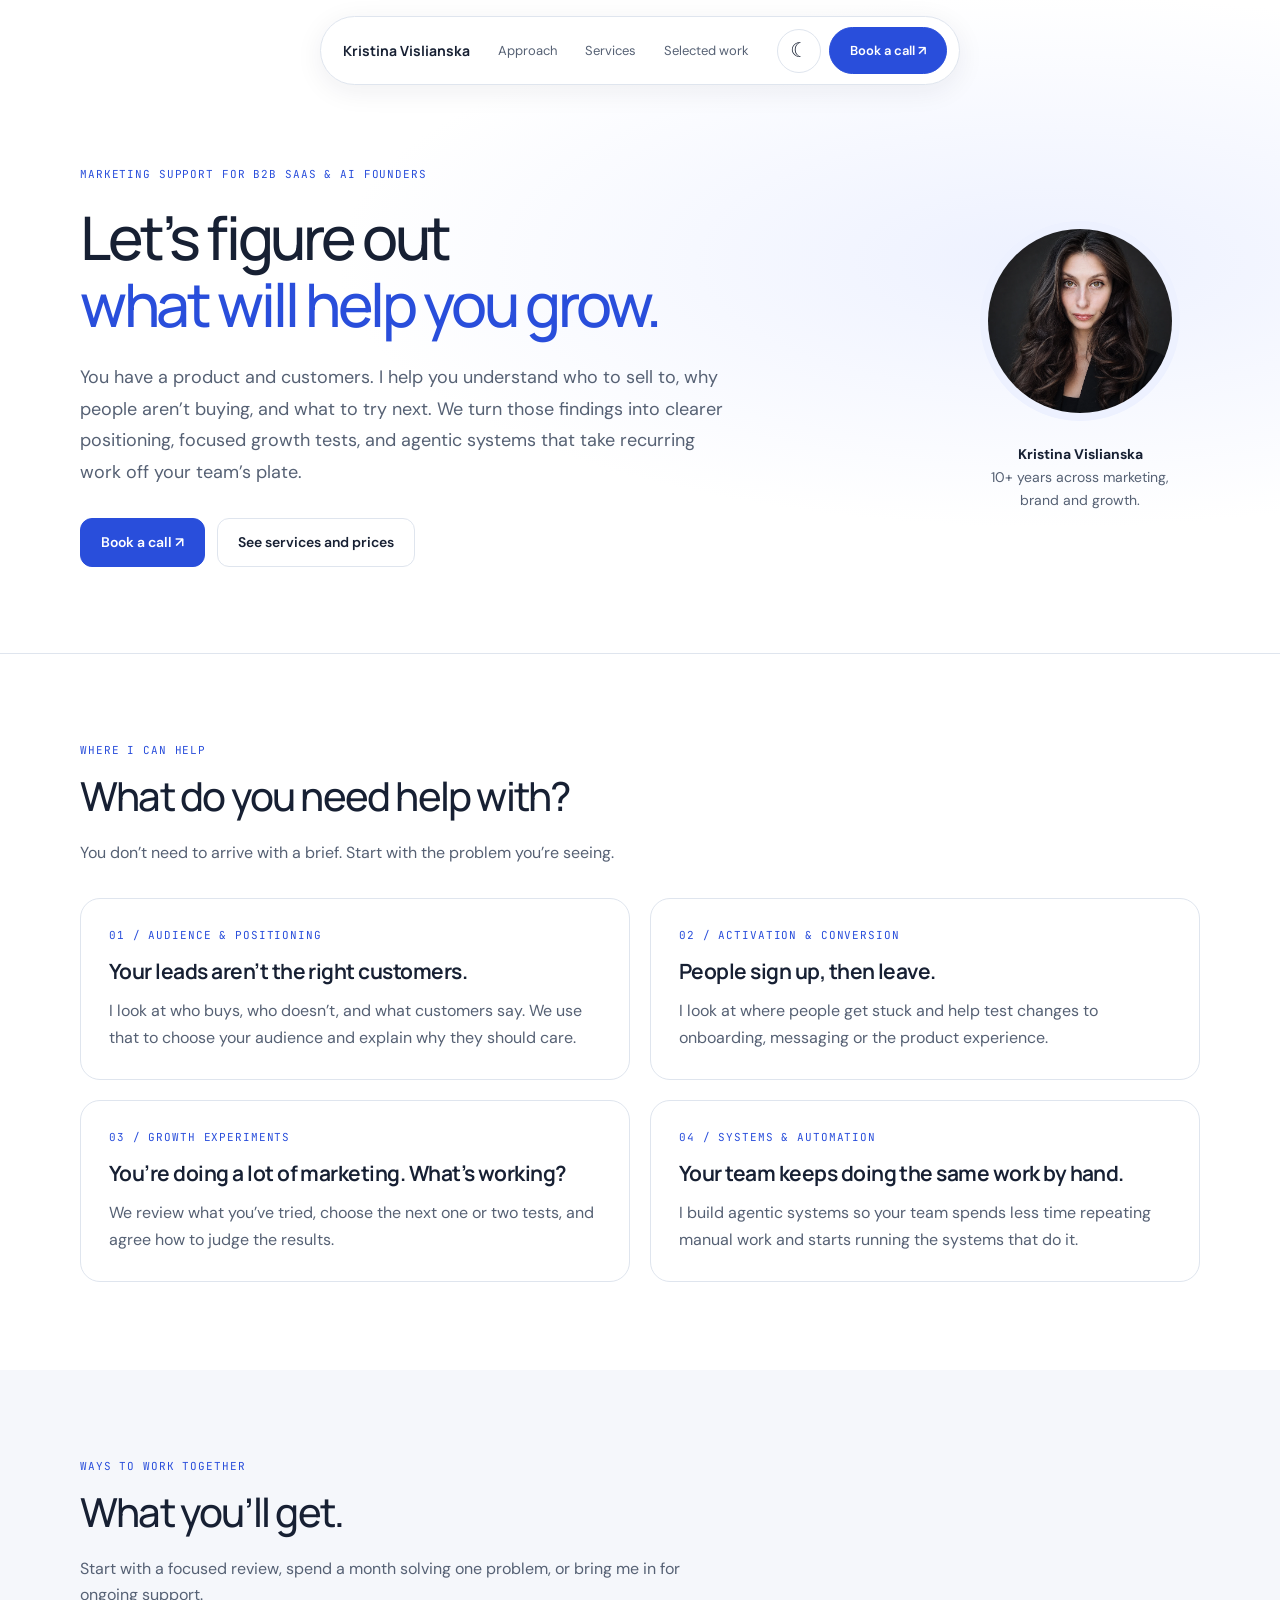
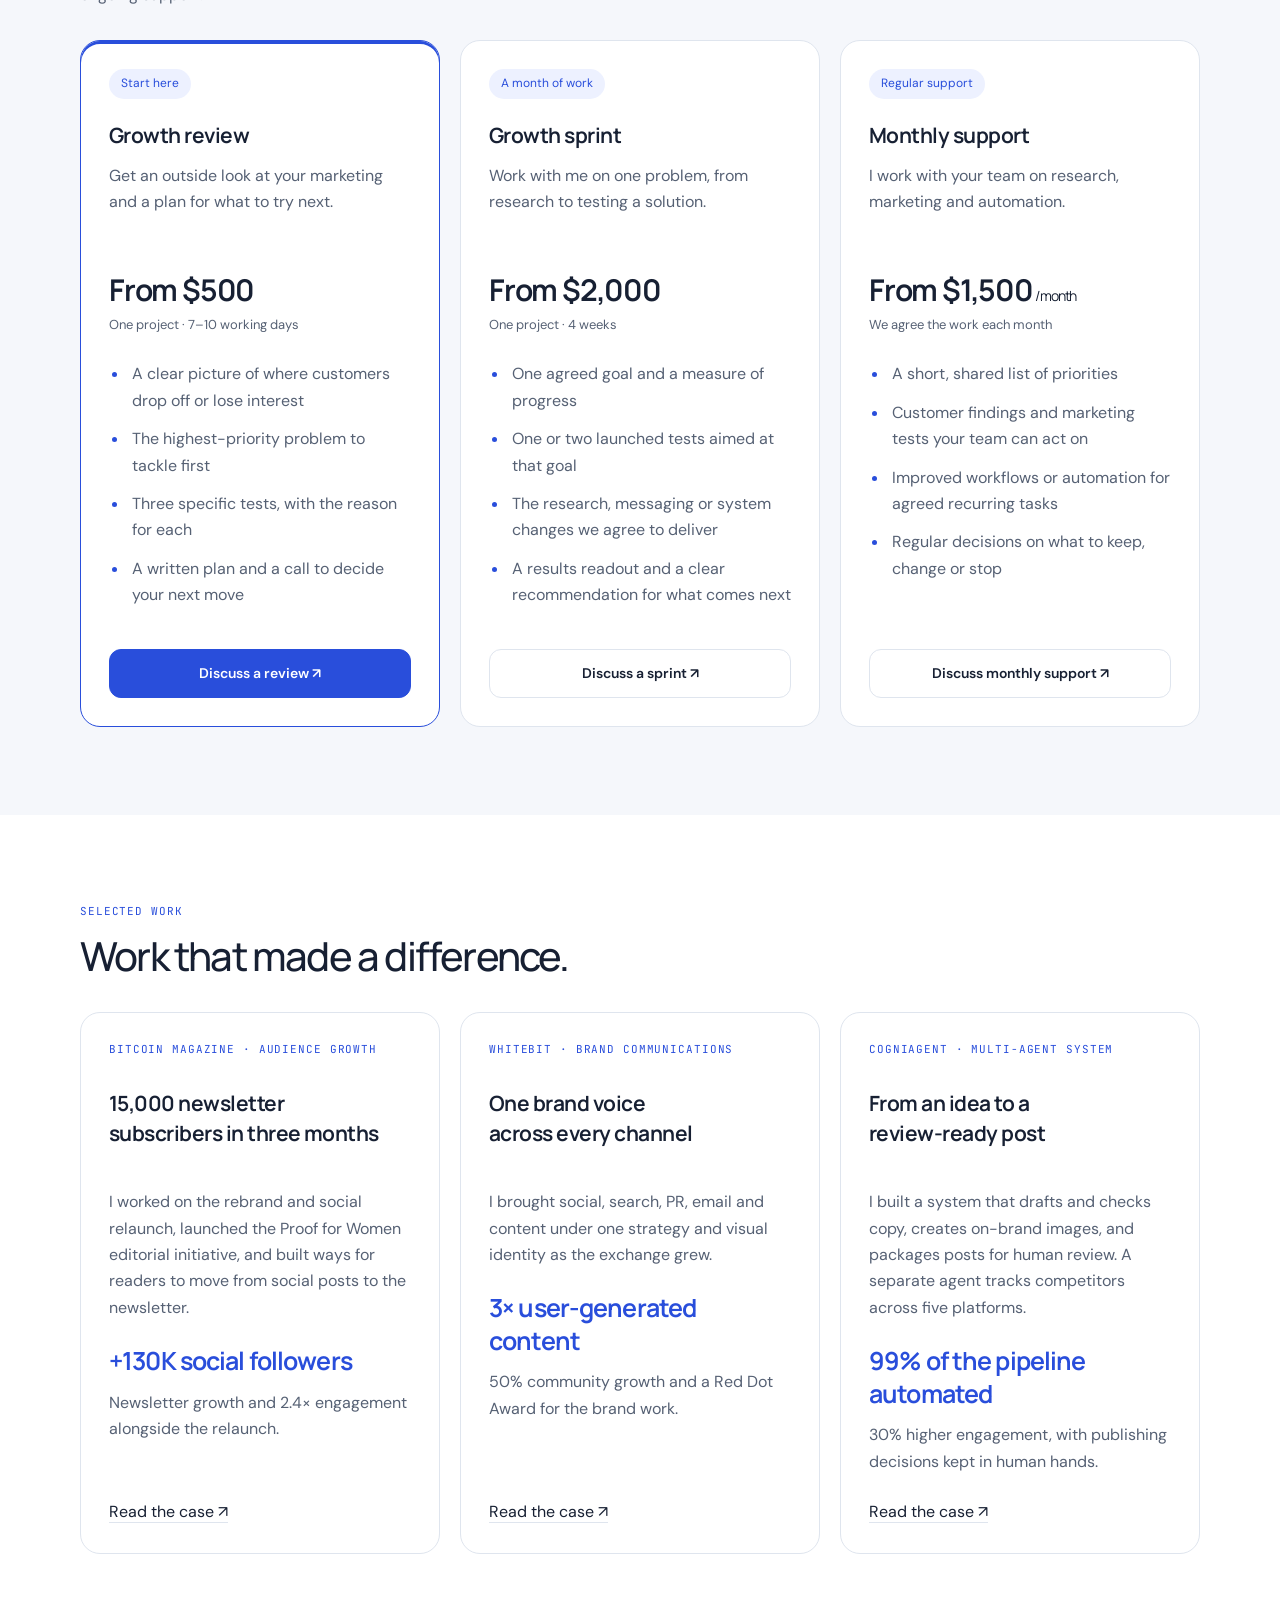
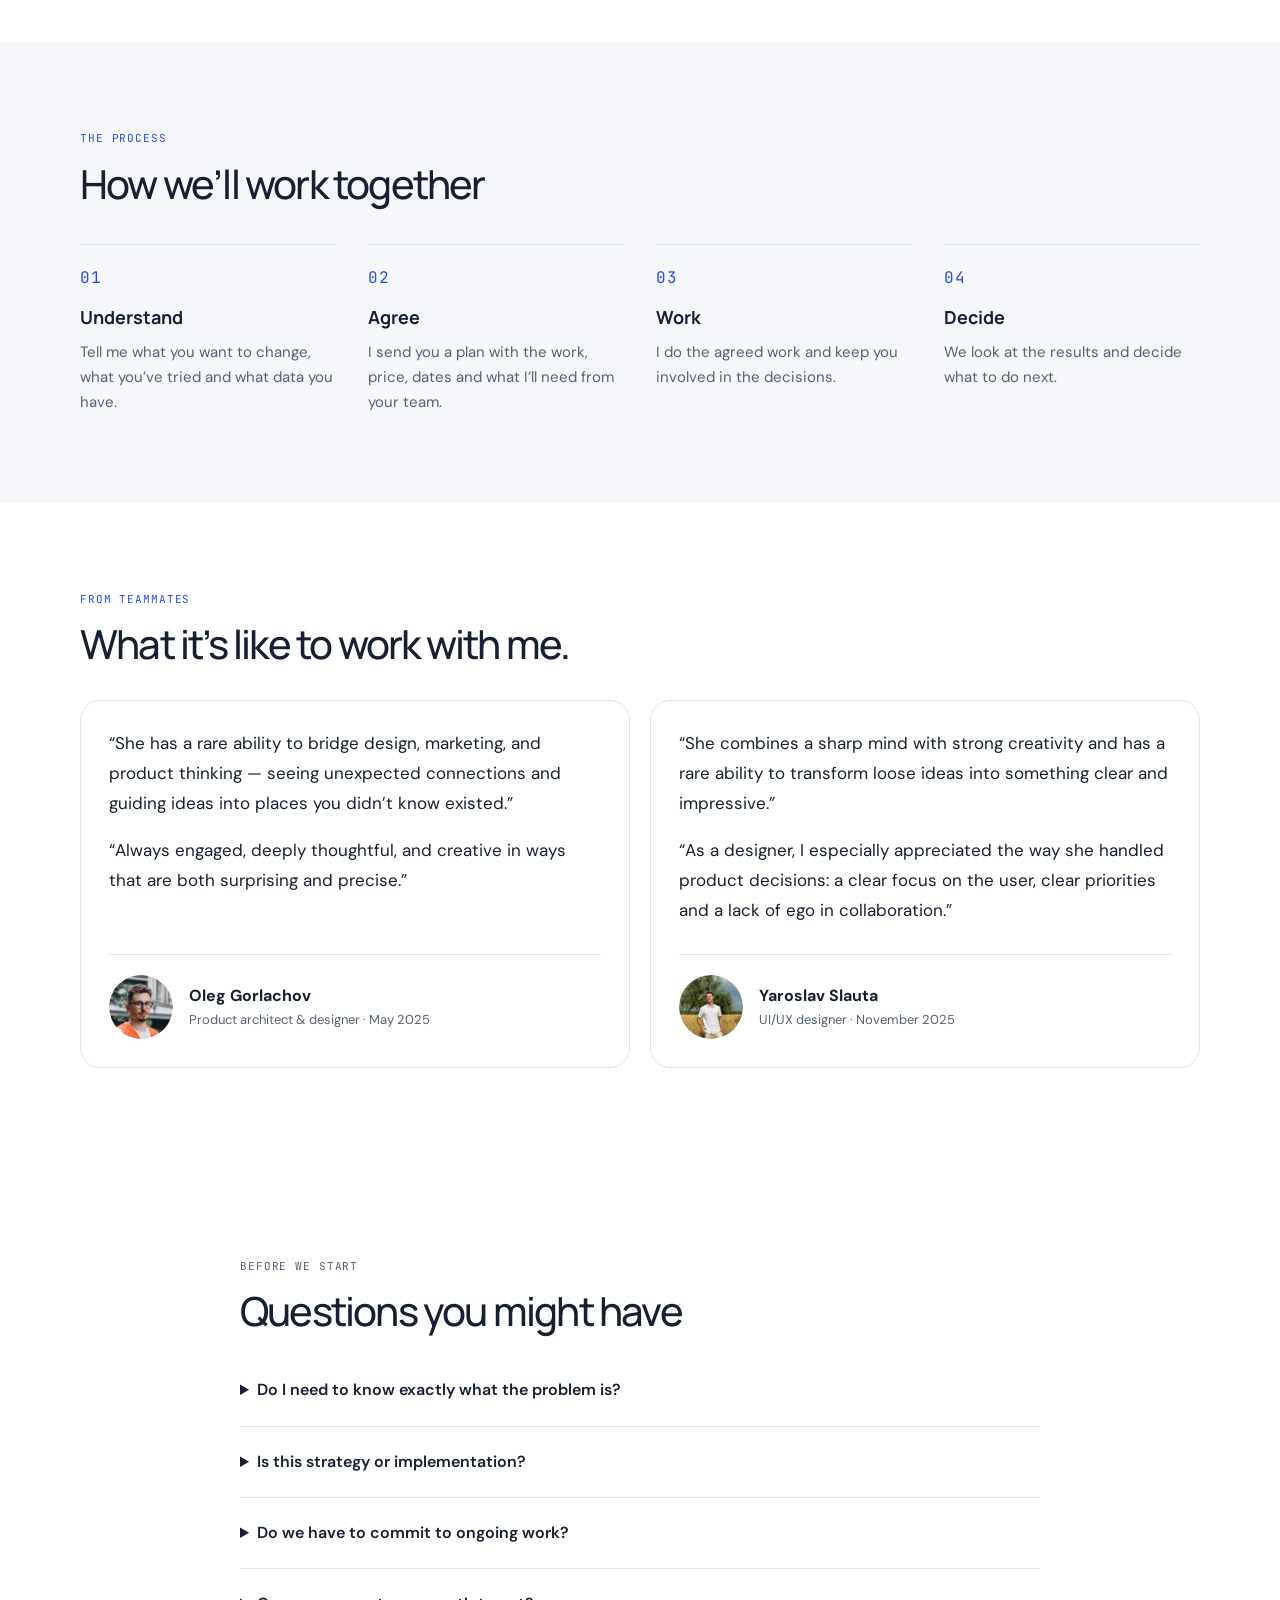
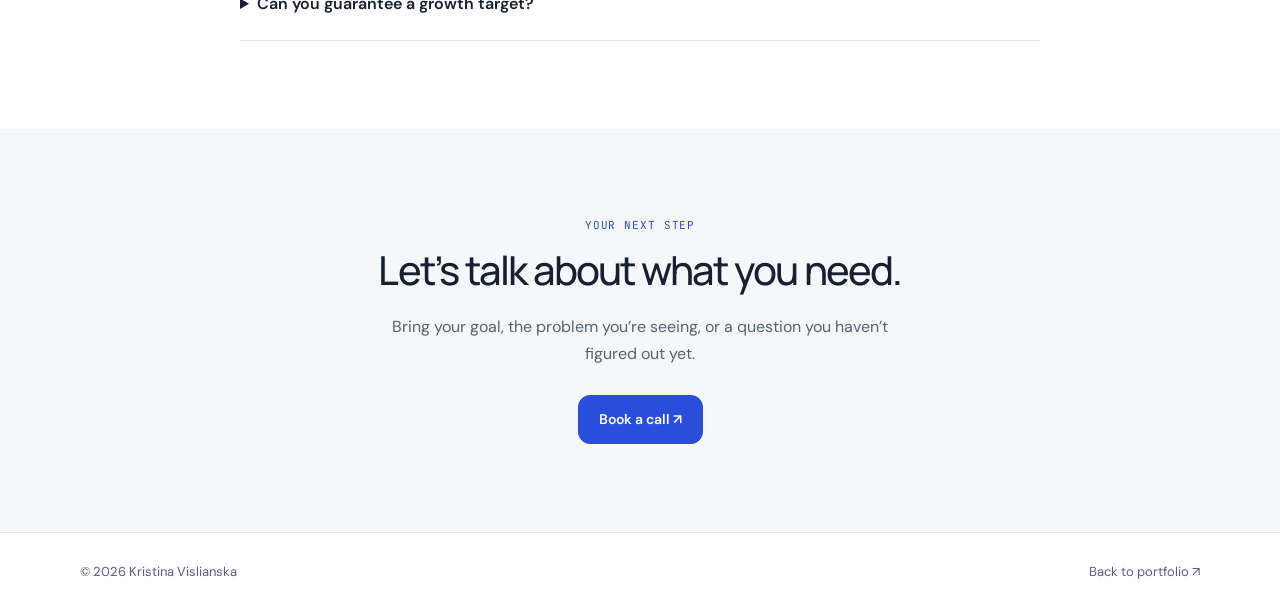
==== commit d750ef3a: "Simplify booking flow, refine services UI, and restore feedback avatars" ====
--- a/work-with-me/index.html
+++ b/work-with-me/index.html
@@ -1,18 +1,18 @@
 <!DOCTYPE html><html lang="en" data-theme="light"><head><meta charset="utf-8"><meta name="viewport" content="width=device-width, initial-scale=1"><title>Work with me | Kristina Vislianska</title><meta name="description" content="Customer research, marketing experiments and AI automation for B2B SaaS founders. Work with Kristina Vislianska."><link rel="icon" href="../images/favicon.svg"><link rel="preconnect" href="https://fonts.googleapis.com"><link href="https://fonts.googleapis.com/css2?family=DM+Sans:wght@400;500;600;700&family=Manrope:wght@400;500;600;700;800&family=JetBrains+Mono:wght@400;500&display=swap" rel="stylesheet"><link rel="stylesheet" href="style.css"><script type="text/javascript">(function(c,l,a,r,i,t,y){c[a]=c[a]||function(){(c[a].q=c[a].q||[]).push(arguments)};t=l.createElement(r);t.async=1;t.src="https://www.clarity.ms/tag/"+i;y=l.getElementsByTagName(r)[0];y.parentNode.insertBefore(t,y);})(window,document,"clarity","script","yhr2owpoyf");</script></head><body>
 <a class="skip" href="#main">Skip to content</a><div class="nav-outer"><nav class="nav" aria-label="Main navigation"><a class="nav-name" href="/">Kristina Vislianska</a><div class="nav-links"><a href="#approach">Approach</a><a href="#services">Services</a><a href="#proof">Selected work</a></div><div class="nav-right"><button class="icon-btn" id="theme" aria-label="Switch to dark theme">☾</button><a class="nav-cta" href="https://calendar.app.google/ijKsFm2ozYECZqWo9">Book a call ↗</a></div></nav></div>
-<main id="main"><section class="service-hero"><div class="wrap hero-layout"><div><p class="eyebrow">Marketing support for B2B SaaS & AI founders</p><h1>Let’s figure out<br><span class="hero-highlight">what will help you grow.</span></h1><p class="intro">You have a product and customers. I help you understand who to sell to, why people aren’t buying, and what to try next. Then I help you do the work with agentic systems.</p><div class="actions"><a class="btn primary" href="https://calendar.app.google/ijKsFm2ozYECZqWo9">Book a call ↗</a><a class="btn secondary" href="#services">See services and prices</a></div></div><aside><img class="portrait" src="../images/kristina-hero-2.webp" alt="Kristina Vislianska"><div class="profile-note"><strong>Kristina Vislianska</strong>10+ years across marketing,<br>brand and growth.</div></aside></div></section>
+<main id="main"><section class="service-hero"><div class="wrap hero-layout"><div><p class="eyebrow">Marketing support for B2B SaaS & AI founders</p><h1>Let’s figure out<br><span class="hero-highlight">what will help you grow.</span></h1><p class="intro">You have a product and customers. I help you understand who to sell to, why people aren’t buying, and what to try next. We turn those findings into clearer positioning, focused growth tests, and agentic systems that take recurring work off your team’s plate.</p><div class="actions"><a class="btn primary" href="https://calendar.app.google/ijKsFm2ozYECZqWo9">Book a call ↗</a><a class="btn secondary" href="#services">See services and prices</a></div></div><aside><img class="portrait" src="../images/kristina-hero-2.webp" alt="Kristina Vislianska"><div class="profile-note"><strong>Kristina Vislianska</strong>10+ years across marketing,<br>brand and growth.</div></aside></div></section>
 <section id="approach"><div class="wrap"><p class="eyebrow">Where I can help</p><h2 class="section-title">What do you need help with?</h2><p class="section-desc">You don’t need to arrive with a brief. Start with the problem you’re seeing.</p><div class="grid2">
 <article class="panel"><span class="number">01 / AUDIENCE & POSITIONING</span><h3>Your leads aren’t the right customers.</h3><p>I look at who buys, who doesn’t, and what customers say. We use that to choose your audience and explain why they should care.</p></article>
 <article class="panel"><span class="number">02 / ACTIVATION & CONVERSION</span><h3>People sign up, then leave.</h3><p>I look at where people get stuck and help test changes to onboarding, messaging or the product experience.</p></article>
 <article class="panel"><span class="number">03 / GROWTH EXPERIMENTS</span><h3>You’re doing a lot of marketing. What’s working?</h3><p>We review what you’ve tried, choose the next one or two tests, and agree how to judge the results.</p></article>
 <article class="panel"><span class="number">04 / SYSTEMS & AUTOMATION</span><h3>Your team keeps doing the same work by hand.</h3><p>I build agentic systems so your team spends less time repeating manual work and starts running the systems that do it.</p></article></div></div></section>
 <section id="services" style="background:var(--bg-2)"><div class="wrap"><p class="eyebrow">Ways to work together</p><h2 class="section-title">What you’ll get.</h2><p class="section-desc">Start with a focused review, spend a month solving one problem, or bring me in for ongoing support.</p><div class="grid3">
-<article class="panel offer featured"><span class="badge">Start here</span><h3>Growth review</h3><p>Get an outside look at your marketing and a plan for what to try next.</p><div class="price">From $500</div><div class="period">One project · 7–10 working days</div><ul><li>A clear picture of where customers drop off or lose interest</li><li>The highest-priority problem to tackle first</li><li>Three specific tests, with the reason for each</li><li>A written plan and a call to decide your next move</li></ul><a class="btn primary" href="#contact" data-service="Growth review">Discuss a review ↗</a></article>
-<article class="panel offer"><span class="badge">A month of work</span><h3>Growth sprint</h3><p>Work with me on one problem, from research to testing a solution.</p><div class="price">From $2,000</div><div class="period">One project · 4 weeks</div><ul><li>One agreed goal and a measure of progress</li><li>One or two launched tests aimed at that goal</li><li>The research, messaging or system changes we agree to deliver</li><li>A results readout and a clear recommendation for what comes next</li></ul><a class="btn secondary" href="#contact" data-service="Growth sprint">Discuss a sprint ↗</a></article>
-<article class="panel offer"><span class="badge">Regular support</span><h3>Monthly support</h3><p>I work with your team on research, marketing and automation.</p><div class="price">From $1,500<span style="font-size:14px;font-weight:400"> / month</span></div><div class="period">We agree the work each month</div><ul><li>A short, shared list of priorities</li><li>Customer findings and marketing tests your team can act on</li><li>Improved workflows or automation for agreed recurring tasks</li><li>Regular decisions on what to keep, change or stop</li></ul><a class="btn secondary" href="#contact" data-service="Monthly support">Discuss monthly support ↗</a></article>
+<article class="panel offer featured"><span class="badge">Start here</span><h3>Growth review</h3><p>Get an outside look at your marketing and a plan for what to try next.</p><div class="price">From $500</div><div class="period">One project · 7–10 working days</div><ul><li>A clear picture of where customers drop off or lose interest</li><li>The highest-priority problem to tackle first</li><li>Three specific tests, with the reason for each</li><li>A written plan and a call to decide your next move</li></ul><a class="btn primary" href="https://calendar.app.google/ijKsFm2ozYECZqWo9">Discuss a review ↗</a></article>
+<article class="panel offer"><span class="badge">A month of work</span><h3>Growth sprint</h3><p>Work with me on one problem, from research to testing a solution.</p><div class="price">From $2,000</div><div class="period">One project · 4 weeks</div><ul><li>One agreed goal and a measure of progress</li><li>One or two launched tests aimed at that goal</li><li>The research, messaging or system changes we agree to deliver</li><li>A results readout and a clear recommendation for what comes next</li></ul><a class="btn secondary" href="https://calendar.app.google/ijKsFm2ozYECZqWo9">Discuss a sprint ↗</a></article>
+<article class="panel offer"><span class="badge">Regular support</span><h3>Monthly support</h3><p>I work with your team on research, marketing and automation.</p><div class="price">From $1,500<span style="font-size:14px;font-weight:400"> / month</span></div><div class="period">We agree the work each month</div><ul><li>A short, shared list of priorities</li><li>Customer findings and marketing tests your team can act on</li><li>Improved workflows or automation for agreed recurring tasks</li><li>Regular decisions on what to keep, change or stop</li></ul><a class="btn secondary" href="https://calendar.app.google/ijKsFm2ozYECZqWo9">Discuss monthly support ↗</a></article>
 </div></div></section>
-<section id="proof"><div class="wrap"><p class="eyebrow">Selected work</p><h2 class="section-title">Work that made a difference.</h2><div class="grid2"><article class="panel proof"><div class="proof-body"><span class="eyebrow">Bitcoin Magazine · Audience growth</span><h3>15,000 newsletter subscribers in three months</h3><p>I worked on the rebrand and social relaunch, launched the Proof for Women editorial initiative, and built ways for readers to move from social posts to the newsletter.</p><div class="result">+130K social followers</div><p>Newsletter growth and 2.4× engagement alongside the relaunch.</p><br><a class="subtle-link" href="/#case-bitcoin">Read the case ↗</a></div></article><article class="panel proof"><div class="proof-body"><span class="eyebrow">WhiteBIT · Brand communications</span><h3>One brand voice across every channel</h3><p>I brought social, search, PR, email and content under one strategy and visual identity as the exchange grew.</p><div class="result">3× user-generated content</div><p>50% community growth and a Red Dot Award for the brand work.</p><br><a class="subtle-link" href="/#case-whitebit">Read the case ↗</a></div></article><article class="panel proof"><div class="proof-body"><span class="eyebrow">CogniAgent · Multi-agent system</span><h3>From an idea to a review-ready post</h3><p>I built a system that drafts and checks copy, creates on-brand images, and packages posts for human review. A separate agent tracks competitors across five platforms.</p><div class="result">99% of the pipeline automated</div><p>30% higher engagement, with publishing decisions kept in human hands.</p><br><a class="subtle-link" href="/#case-cogni-multi-agent">Read the case ↗</a></div></article></div></div></section>
+<section id="proof"><div class="wrap"><p class="eyebrow">Selected work</p><h2 class="section-title">Work that made a difference.</h2><div class="grid2"><article class="panel proof"><div class="proof-body"><span class="eyebrow">Bitcoin Magazine · Audience growth</span><h3>15,000 newsletter subscribers in three months</h3><p>I worked on the rebrand and social relaunch, launched the Proof for Women editorial initiative, and built ways for readers to move from social posts to the newsletter.</p><div class="result">+130K social followers</div><p>Newsletter growth and 2.4× engagement alongside the relaunch.</p><a class="subtle-link" href="/#case-bitcoin">Read the case ↗</a></div></article><article class="panel proof"><div class="proof-body"><span class="eyebrow">WhiteBIT · Brand communications</span><h3>One brand voice across every channel</h3><p>I brought social, search, PR, email and content under one strategy and visual identity as the exchange grew.</p><div class="result">3× user-generated content</div><p>50% community growth and a Red Dot Award for the brand work.</p><a class="subtle-link" href="/#case-whitebit">Read the case ↗</a></div></article><article class="panel proof"><div class="proof-body"><span class="eyebrow">CogniAgent · Multi-agent system</span><h3>From an idea to a review-ready post</h3><p>I built a system that drafts and checks copy, creates on-brand images, and packages posts for human review. A separate agent tracks competitors across five platforms.</p><div class="result">99% of the pipeline automated</div><p>30% higher engagement, with publishing decisions kept in human hands.</p><a class="subtle-link" href="/#case-cogni-multi-agent">Read the case ↗</a></div></article></div></div></section>
 <section style="background:var(--bg-2)"><div class="wrap"><p class="eyebrow">The process</p><h2 class="section-title">How we’ll work together</h2><div class="process"><div><span class="number">01</span><h3>Understand</h3><p>Tell me what you want to change, what you’ve tried and what data you have.</p></div><div><span class="number">02</span><h3>Agree</h3><p>I send you a plan with the work, price, dates and what I’ll need from your team.</p></div><div><span class="number">03</span><h3>Work</h3><p>I do the agreed work and keep you involved in the decisions.</p></div><div><span class="number">04</span><h3>Decide</h3><p>We look at the results and decide what to do next.</p></div></div></div></section>
-<section id="feedback"><div class="wrap"><p class="eyebrow">From teammates</p><h2 class="section-title">What it’s like to work with me.</h2><div class="feedback-grid"><article class="panel feedback-card"><blockquote><p>“She has a rare ability to bridge design, marketing, and product thinking — seeing unexpected connections and guiding ideas into places you didn’t know existed.”</p><p>“Always engaged, deeply thoughtful, and creative in ways that are both surprising and precise.”</p></blockquote><footer><strong>Oleg Gorlachov</strong>Product architect &amp; designer · May 2025</footer></article><article class="panel feedback-card"><blockquote><p>“She combines a sharp mind with strong creativity and has a rare ability to transform loose ideas into something clear and impressive.”</p><p>“As a designer, I especially appreciated the way she handled product decisions: a clear focus on the user, clear priorities and a lack of ego in collaboration.”</p></blockquote><footer><strong>Yaroslav Slauta</strong>UI/UX designer · November 2025</footer></article></div></div></section>
+<section id="feedback"><div class="wrap"><p class="eyebrow">From teammates</p><h2 class="section-title">What it’s like to work with me.</h2><div class="feedback-grid"><article class="panel feedback-card"><blockquote><p>“She has a rare ability to bridge design, marketing, and product thinking — seeing unexpected connections and guiding ideas into places you didn’t know existed.”</p><p>“Always engaged, deeply thoughtful, and creative in ways that are both surprising and precise.”</p></blockquote><footer class="feedback-person"><span class="feedback-avatar avatar-oleg" role="img" aria-label="Oleg Gorlachov"></span><div><strong>Oleg Gorlachov</strong>Product architect &amp; designer · May 2025</div></footer></article><article class="panel feedback-card"><blockquote><p>“She combines a sharp mind with strong creativity and has a rare ability to transform loose ideas into something clear and impressive.”</p><p>“As a designer, I especially appreciated the way she handled product decisions: a clear focus on the user, clear priorities and a lack of ego in collaboration.”</p></blockquote><footer class="feedback-person"><span class="feedback-avatar avatar-yaroslav" role="img" aria-label="Yaroslav Slauta"></span><div><strong>Yaroslav Slauta</strong>UI/UX designer · November 2025</div></footer></article></div></div></section>
 <section><div class="wrap faq"><p class="eyebrow">Before we start</p><h2 class="section-title">Questions you might have</h2><details><summary>Do I need to know exactly what the problem is?</summary><p>No. Tell me what you’re seeing. We’ll discuss whether a review would help and what information we can work with.</p></details><details><summary>Is this strategy or implementation?</summary><p>I can help with both. Before we start, we agree what I’ll do and what needs your team, a developer or another specialist.</p></details><details><summary>Do we have to commit to ongoing work?</summary><p>No. You can book a review or a single sprint. Continuing is a separate decision.</p></details><details><summary>Can you guarantee a growth target?</summary><p>I can commit to the work we agree on. I can’t promise a revenue or customer number before we’ve tested what works for your product.</p></details></div></section>
-<section id="contact" style="background:var(--bg-2)"><div class="wrap contact-layout"><div><p class="eyebrow">Let’s work together</p><h2 class="section-title">What are you<br>trying to change?</h2><p class="section-desc">What’s happening, what have you tried, and what would you like to change? Book a call or send me a few details.</p><p><a class="btn primary" href="https://calendar.app.google/ijKsFm2ozYECZqWo9">Book a call ↗</a></p><p class="fine"><a class="subtle-link" href="mailto:tina.vislianska@gmail.com">tina.vislianska@gmail.com</a></p><p class="fine"><a class="subtle-link" href="https://www.linkedin.com/in/kristinavislianska">Connect on LinkedIn ↗</a></p></div><form class="panel" id="inquiry"><div class="form-grid"><div class="field"><label for="name">Your name *</label><input id="name" name="name" autocomplete="name" required maxlength="120"></div><div class="field"><label for="email">Email *</label><input id="email" name="email" type="email" autocomplete="email" required></div><div class="field wide"><label for="company">Company / website *</label><input id="company" name="company" required maxlength="250"></div><div class="field"><label for="service">Interested in</label><select id="service" name="service"><option>Not sure yet</option><option>Growth review</option><option>Growth sprint</option><option>Monthly support</option></select></div><div class="field"><label for="timing">Preferred timing</label><select id="timing" name="timing"><option>Exploring options</option><option>Within a month</option><option>In 1–3 months</option><option>As soon as possible</option></select></div><div class="field wide"><label for="challenge">What would you like to change? *</label><textarea id="challenge" name="challenge" required maxlength="3000" placeholder="Your goal, what’s happening now, and what you’ve tried."></textarea></div><div class="field wide"><label for="budget">Budget range (USD)</label><select id="budget" name="budget"><option>Let’s discuss</option><option>Under $500</option><option>$500–2,000</option><option>$2,000–5,000</option><option>$5,000+</option></select></div><button type="submit" class="btn primary wide">Write the email ↗</button></div><p class="fine">Opens a draft in your email app. Review it and send when ready.</p><p class="fine" id="status" role="status"></p><button type="button" id="copy" class="btn secondary" hidden>Copy brief instead</button></form></div></section></main><footer><div class="wrap"><span>© 2026 Kristina Vislianska</span><a href="/">Back to portfolio ↗</a></div></footer><script src="page.js"></script></body></html>
+<section id="contact" class="booking"><div class="wrap"><p class="eyebrow">Your next step</p><h2 class="section-title">Let’s talk about what you need.</h2><p class="section-desc">Bring your goal, the problem you’re seeing, or a question you haven’t figured out yet.</p><a class="btn primary" href="https://calendar.app.google/ijKsFm2ozYECZqWo9">Book a call ↗</a></div></section></main><footer><div class="wrap"><span>© 2026 Kristina Vislianska</span><a href="/">Back to portfolio ↗</a></div></footer><script src="page.js"></script></body></html>
--- a/work-with-me/style.css
+++ b/work-with-me/style.css
@@ -1,616 +1,25 @@
+:root{--bg:#fff;--bg-2:#f5f7fb;--card:#fff;--text:#172033;--text-2:#566174;--border:#dfe5ee;--accent:#294edb;--accent-text:#fff;--signal-soft:#edf1ff}
+[data-theme="dark"]{--bg:#10131a;--bg-2:#161c28;--card:#1b2230;--text:#eef2fb;--text-2:#b3bed1;--border:#344057;--accent:#a9bbff;--accent-text:#111a35;--signal-soft:#263352}
+*{box-sizing:border-box;margin:0;padding:0}html{scroll-behavior:smooth}body{background:var(--bg);color:var(--text);font:16px/1.65 'DM Sans',system-ui,sans-serif;-webkit-font-smoothing:antialiased}a{color:inherit;text-decoration:none}img{display:block;max-width:100%}button{font:inherit}
+h1,h2,h3,.nav-name,.price,.result{font-family:'Manrope',sans-serif}h1,h2,h3{text-wrap:balance}section{padding:88px 24px;scroll-margin-top:100px}.wrap{width:100%;max-width:1120px;margin:0 auto}
+.nav-outer{position:fixed;inset:16px 0 auto;z-index:20;display:flex;justify-content:center;padding:0 16px}.nav{display:flex;align-items:center;gap:18px;padding:10px 12px 10px 22px;border:1px solid var(--border);border-radius:100px;background:var(--card);box-shadow:0 6px 28px #17203312;max-width:100%}.nav-name{font-weight:700;font-size:14px;white-space:nowrap}.nav-links,.nav-right{display:flex;align-items:center;gap:8px}.nav-links a{padding:10px;font-size:13px;color:var(--text-2);border-radius:20px}.nav-links a:hover{background:var(--signal-soft);color:var(--accent)}.icon-btn{width:44px;height:44px;flex-shrink:0;border:1px solid var(--border);border-radius:50%;background:var(--bg);color:var(--text);cursor:pointer;font-size:20px}
+.nav-cta,.btn{display:inline-flex;align-items:center;justify-content:center;min-height:48px;border-radius:12px;padding:12px 20px;font-size:14px;font-weight:600;border:1px solid var(--border);transition:background .15s,box-shadow .15s}.nav-cta{min-height:44px;border-radius:30px;font-size:13px;white-space:nowrap}.nav-cta,.btn.primary{background:var(--accent);color:var(--accent-text);border-color:var(--accent)}.btn.secondary{background:var(--card)}.btn:hover,.nav-cta:hover{box-shadow:0 4px 16px #294edb26}.btn.secondary:hover{background:var(--signal-soft)}
+.service-hero{padding-top:166px;padding-bottom:86px;background:radial-gradient(ellipse at 82% 40%,var(--signal-soft),transparent 48%)}.hero-layout{display:grid;grid-template-columns:minmax(0,1fr) 240px;gap:64px;align-items:center}.service-hero h1{font-weight:500;font-size:clamp(38px,4.7vw,62px);letter-spacing:-.055em;line-height:1.12;margin:20px 0 24px}.hero-highlight{color:var(--accent)}.intro{max-width:650px;font-size:18px;line-height:1.75;color:var(--text-2)}.actions{display:flex;flex-wrap:wrap;gap:12px;margin-top:30px}.portrait{width:200px;height:200px;object-fit:cover;border-radius:50%;border:8px solid var(--signal-soft);margin:0 auto 22px}.profile-note{text-align:center;font-size:14px;color:var(--text-2)}.profile-note strong{display:block;color:var(--text)}
+.eyebrow,.number{display:block;font:11px/1.6 'JetBrains Mono',monospace;text-transform:uppercase;letter-spacing:.08em;color:var(--accent)}.section-title{font-size:clamp(29px,3.3vw,40px);font-weight:500;letter-spacing:-.045em;line-height:1.2;margin:12px 0 20px}.section-desc{color:var(--text-2);max-width:650px;margin-bottom:32px}
+.grid2,.feedback-grid{display:grid;grid-template-columns:repeat(2,minmax(0,1fr));gap:20px}.grid3,#proof .grid2{display:grid;grid-template-columns:repeat(3,minmax(0,1fr));gap:20px}.panel{padding:28px;border:1px solid var(--border);border-radius:20px;background:var(--card)}.panel h3{font-size:21px;font-weight:650;line-height:1.4;letter-spacing:-.025em;margin:12px 0}.panel p{color:var(--text-2)}#approach{border-top:1px solid var(--border)}
+.offer{display:flex;flex-direction:column}.offer.featured{border-color:var(--accent);box-shadow:inset 0 3px var(--accent)}.badge{display:inline-block;align-self:flex-start;font-size:12px;color:var(--accent);background:var(--signal-soft);border-radius:30px;padding:5px 12px}.offer h3{margin-top:22px}.offer>p{min-height:80px}.price{font-size:30px;font-weight:650;letter-spacing:-.04em;margin-top:22px}.period{font-size:13px;color:var(--text-2)}.offer ul{padding-left:20px;margin:26px 0 28px;flex:1;color:var(--text-2)}.offer li{margin-bottom:12px;padding-left:3px}.offer li::marker{color:var(--accent)}.offer .btn{width:100%;padding-left:10px;padding-right:10px}
+#proof .section-title,#feedback .section-title{margin-bottom:32px}.proof{padding:0;display:flex}.proof-body{padding:28px;display:flex;flex-direction:column;width:100%}.proof .eyebrow{min-height:36px}.proof h3{min-height:88px}.result{font-size:25px;line-height:1.3;color:var(--accent);letter-spacing:-.035em;font-weight:650;margin:24px 0 12px}.proof .subtle-link{margin-top:auto;padding-top:24px;align-self:flex-start}.subtle-link{text-decoration:underline;text-underline-offset:5px;text-decoration-color:var(--border)}.subtle-link:hover{color:var(--accent);text-decoration-color:var(--accent)}
+.process{display:grid;grid-template-columns:repeat(4,minmax(0,1fr));gap:32px;margin-top:36px}.process>div{border-top:1px solid var(--border);padding-top:20px}.process .number{font-size:16px}.process h3{font-size:18px;margin:12px 0 8px}.process p{color:var(--text-2);font-size:15px}
+.feedback-card{display:flex;flex-direction:column}.feedback-card blockquote{flex:1;font-size:17px;line-height:1.75}.feedback-card blockquote p{color:var(--text)}.feedback-card blockquote p+p{margin-top:18px}.feedback-card footer{margin-top:28px;padding-top:20px;border-top:1px solid var(--border);color:var(--text-2);font-size:13px}.feedback-card footer strong{display:block;color:var(--text);font-size:16px}
+.faq{max-width:800px}.faq details{border-bottom:1px solid var(--border);padding:22px 0}.faq summary{cursor:pointer;font-weight:600;padding-right:12px}.faq p{color:var(--text-2);margin-top:14px}.booking{text-align:center;background:var(--bg-2)}.booking .section-desc{margin:0 auto 28px;max-width:540px}
+body>footer{padding:28px 24px;border-top:1px solid var(--border);font-size:13px;color:var(--text-2)}body>footer .wrap{display:flex;justify-content:space-between;gap:20px}.skip{position:fixed;top:-100px;left:16px;z-index:50;padding:12px 20px;background:var(--card)}.skip:focus{top:10px}:focus-visible{outline:3px solid var(--accent);outline-offset:5px}
 
-  :root {
-    --bg: #ffffff;
-    --bg-2: #f2f2f2;
-    --card: #ffffff;
-    --border: #e6e6e6;
-    --text: #141414;
-    --text-2: #52525b;
-    --muted: #8a8a92;
-    --accent: #141414;
-    --accent-text: #ffffff;
-    --tag-bg: #f2f2f2;
-    --tag-text: #3f3f46;
-    --shadow: 0 1px 2px rgba(0,0,0,0.04), 0 8px 24px rgba(0,0,0,0.04);
-  }
-  [data-theme="dark"] {
-    --bg: #0d0d0f;
-    --bg-2: #131316;
-    --card: #17171a;
-    --border: #26262b;
-    --text: #f2f2f3;
-    --text-2: #a8a8b0;
-    --muted: #6f6f78;
-    --accent: #f2f2f3;
-    --accent-text: #0d0d0f;
-    --tag-bg: #1f1f23;
-    --tag-text: #cfcfd4;
-    --shadow: 0 1px 2px rgba(0,0,0,0.3), 0 8px 24px rgba(0,0,0,0.35);
-  }
+.feedback-person { display:flex; align-items:center; gap:16px; text-align:left; }
+.feedback-avatar { display:block; width:64px; height:64px; flex:0 0 64px; border-radius:50%; background-repeat:no-repeat; background-color:#fff; }
+.avatar-oleg { background-image:url('/images/oleg-recommendation.jpeg'); background-size:1046.667px 268px; background-position:-30px -18px; }
+.avatar-yaroslav { background-image:url('/images/yaroslav-recommendation.jpeg'); background-size:1030.667px 302.667px; background-position:-10px -9.333px; }
 
-  * { box-sizing: border-box; margin: 0; padding: 0; }
-  html { scroll-behavior: smooth; }
-  body {
-    font-family: 'Inter', system-ui, -apple-system, sans-serif;
-    background: var(--bg);
-    color: var(--text);
-    line-height: 1.5;
-    -webkit-font-smoothing: antialiased;
-    overflow-x: hidden;
-  }
-  .mono { font-family: 'JetBrains Mono', ui-monospace, monospace; }
-  img { max-width: 100%; display: block; }
-  a { color: inherit; text-decoration: none; }
-  section { padding: 100px 24px; }
-  .wrap { max-width: 1080px; margin: 0 auto; }
-
-  /* ── Nav ── */
-  .nav-outer { position: fixed; top: 16px; left: 0; right: 0; z-index: 200; display: flex; justify-content: center; padding: 0 16px; }
-  .nav {
-    display: flex; align-items: center; gap: 4px;
-    background: color-mix(in srgb, var(--card) 88%, transparent);
-    backdrop-filter: blur(16px) saturate(140%);
-    border: 1px solid var(--border);
-    border-radius: 100px;
-    padding: 8px 10px 8px 18px;
-    box-shadow: var(--shadow);
-    max-width: 100%;
-  }
-  .nav-name { font-weight: 700; font-size: 14px; margin-right: 14px; white-space: nowrap; }
-  .nav-links { display: flex; gap: 4px; }
-  .nav-links a {
-    font-size: 13px; font-weight: 500; color: var(--text-2);
-    padding: 7px 12px; border-radius: 100px; transition: background .15s, color .15s;
-    white-space: nowrap;
-  }
-  .nav-links a:hover { background: var(--tag-bg); color: var(--text); }
-  .nav-right { display: flex; align-items: center; gap: 6px; margin-left: 10px; }
-  .icon-btn {
-    width: 34px; height: 34px; border-radius: 50%; border: 1px solid var(--border);
-    background: transparent; color: var(--text-2); display: flex; align-items: center; justify-content: center;
-    cursor: pointer; flex-shrink: 0;
-  }
-  .icon-btn svg { width: 16px; height: 16px; }
-  .nav-cta {
-    background: var(--accent); color: var(--accent-text);
-    font-size: 13px; font-weight: 600; padding: 9px 16px; border-radius: 100px;
-    display: flex; align-items: center; gap: 6px; white-space: nowrap; border: none; cursor: pointer;
-  }
-  .nav-cta svg { width: 14px; height: 14px; }
-  @media (max-width: 760px) {
-    .nav-links { display: none; }
-    .nav-name { margin-right: 8px; }
-  }
-
-  /* ── Section heading ── */
-  .sec-head { text-align: center; margin-bottom: 48px; }
-  .sec-tag {
-    display: inline-flex; align-items: center; gap: 8px;
-    font-size: 26px; font-weight: 700; letter-spacing: -0.01em;
-  }
-  .sec-tag .br { color: var(--muted); font-weight: 500; }
-  .sec-sub { color: var(--text-2); font-size: 15px; margin-top: 10px; }
-
-  /* ── Hero ── */
-  .hero { padding: 180px 24px 100px; }
-  .hero-grid { display: grid; grid-template-columns: 1.15fr 0.85fr; gap: 48px; align-items: center; }
-  .hero h1 { font-size: 58px; font-weight: 800; letter-spacing: -0.03em; line-height: 1.03; margin-bottom: 14px; }
-  .hero-role { font-size: 17px; color: var(--text-2); margin-bottom: 18px; }
-  .hero-role .mono { color: var(--text); }
-  .hero-desc { font-size: 16px; color: var(--text-2); max-width: 520px; margin-bottom: 30px; line-height: 1.6; }
-  .btn-row { display: flex; gap: 12px; flex-wrap: wrap; }
-  .btn {
-    display: inline-flex; align-items: center; gap: 8px;
-    font-size: 14px; font-weight: 600; padding: 13px 22px; border-radius: 10px;
-    border: 1px solid var(--border); cursor: pointer;
-  }
-  .btn svg { width: 14px; height: 14px; }
-  .btn.primary { background: var(--accent); color: var(--accent-text); border-color: var(--accent); }
-  .btn.primary:hover { opacity: 0.88; }
-  .btn.secondary { background: var(--card); color: var(--text); }
-  .btn.secondary:hover { background: var(--tag-bg); }
-  .btn.tertiary {
-    background: color-mix(in srgb, var(--card) 45%, transparent);
-    backdrop-filter: blur(10px) saturate(140%);
-    -webkit-backdrop-filter: blur(10px) saturate(140%);
-    border: 1px solid color-mix(in srgb, var(--border) 80%, transparent);
-    color: var(--text-2);
-    font-weight: 500;
-    transition: background .2s ease, color .2s ease, border-color .2s ease;
-  }
-  .btn.tertiary:hover { background: color-mix(in srgb, var(--card) 70%, transparent); color: var(--text); }
-  .btn.tertiary .surprise-star {
-    display: inline-block;
-    animation: surprise-twinkle 2.2s ease-in-out infinite;
-  }
-  @keyframes surprise-twinkle {
-    0%, 100% { transform: scale(1) rotate(0deg); opacity: 1; }
-    50% { transform: scale(1.25) rotate(12deg); opacity: 0.55; }
-  }
-  @media (prefers-reduced-motion: reduce) {
-    .btn.tertiary .surprise-star { animation: none; }
-  }
-
-  .hero-photo-wrap { position: relative; width: 280px; margin: 0 auto; }
-  .hero-photo {
-    width: 280px; height: 280px; border-radius: 50%;
-    background: linear-gradient(150deg, var(--bg-2), var(--border));
-    border: 1px solid var(--border);
-    display: flex; align-items: center; justify-content: center;
-    font-size: 74px; font-weight: 800; color: var(--muted);
-    position: relative; overflow: hidden;
-  }
-  .hero-photo img { width: 100%; height: 100%; object-fit: cover; }
-  .orbit-badge {
-    position: absolute; width: 40px; height: 40px; border-radius: 12px;
-    background: var(--card); border: 1px solid var(--border); box-shadow: var(--shadow);
-    display: flex; align-items: center; justify-content: center; font-size: 16px;
-  }
-  .linkedin-badge {
-    top: -6px; right: -6px; background: #0a66c2; border: 2px solid var(--bg);
-    color: #fff; transition: transform .15s ease;
-  }
-  .linkedin-badge:hover { transform: scale(1.08); }
-  .linkedin-badge svg { width: 20px; height: 20px; }
-  @media (max-width: 900px) {
-    .hero-grid { grid-template-columns: 1fr; text-align: center; }
-    .hero-desc { margin-left: auto; margin-right: auto; }
-    .btn-row { justify-content: center; }
-    .hero h1 { font-size: 42px; }
-    .hero-photo-wrap { order: -1; margin-bottom: 12px; width: 200px; }
-    .hero-photo { width: 200px; height: 200px; font-size: 56px; }
-  }
-
-  /* ── About stats ── */
-  .stat-grid { display: grid; grid-template-columns: repeat(4, 1fr); gap: 14px; }
-  .stat-card {
-    background: var(--card); border: 1px solid var(--border); border-radius: 16px; padding: 22px;
-    transition: transform .2s ease, box-shadow .2s ease, border-color .2s ease;
-  }
-  .stat-card:hover {
-    transform: translateY(-4px);
-    box-shadow: var(--shadow);
-    border-color: var(--text);
-  }
-  .stat-icon {
-    width: 36px; height: 36px; border-radius: 10px; background: var(--tag-bg);
-    display: flex; align-items: center; justify-content: center; margin-bottom: 14px;
-    transition: background .2s ease;
-  }
-  .stat-icon svg { width: 17px; height: 17px; color: var(--text); transition: color .2s ease; }
-  .stat-card:hover .stat-icon { background: var(--accent); }
-  .stat-card:hover .stat-icon svg { color: var(--accent-text); }
-  .stat-tag { font-size: 11px; color: var(--muted); margin-bottom: 4px; }
-  .stat-num { font-size: 24px; font-weight: 800; letter-spacing: -0.02em; margin-bottom: 4px; }
-  .stat-lbl { font-size: 12.5px; color: var(--text-2); line-height: 1.4; }
-  .stat-lbl strong { color: var(--text); transition: color .2s ease; }
-  .stat-card:hover .stat-lbl strong { color: var(--accent); }
-  .stat-lbl a { color: var(--text); font-weight: 600; text-decoration: underline; text-underline-offset: 2px; }
-  @media (max-width: 760px) { .stat-grid { grid-template-columns: repeat(2, 1fr); } }
-
-  /* ── Services ── */
-  .service-grid { display: grid; grid-template-columns: repeat(2, 1fr); gap: 14px; }
-  .service-card {
-    background: var(--card); border: 1px solid var(--border); border-radius: 16px; padding: 26px;
-    transition: transform .2s ease, box-shadow .2s ease, border-color .2s ease;
-  }
-  .service-card:hover {
-    transform: translateY(-4px);
-    box-shadow: var(--shadow);
-    border-color: var(--text);
-  }
-  .service-icon {
-    width: 38px; height: 38px; border-radius: 10px; background: var(--tag-bg);
-    display: flex; align-items: center; justify-content: center; margin-bottom: 16px;
-    transition: background .2s ease;
-  }
-  .service-icon svg { width: 18px; height: 18px; transition: color .2s ease; }
-  .service-card:hover .service-icon { background: var(--accent); }
-  .service-card:hover .service-icon svg { color: var(--accent-text); }
-  .service-card h3 { font-size: 15.5px; font-weight: 700; margin-bottom: 4px; }
-  .service-sub { font-size: 12px; color: var(--muted); margin-bottom: 10px; transition: color .2s ease; }
-  .service-card:hover .service-sub { color: var(--text); }
-  .service-card p { font-size: 12.5px; color: var(--text-2); line-height: 1.55; margin-bottom: 16px; }
-  .service-card ul { list-style: none; }
-  .service-card li {
-    font-size: 12.5px; color: var(--text-2); padding-left: 20px; position: relative; margin-bottom: 8px; line-height: 1.4;
-  }
-  .service-card li::before {
-    content: '✓'; position: absolute; left: 0; color: var(--text); font-weight: 700; font-size: 11px;
-    transition: color .2s ease;
-  }
-  .service-card:hover li::before { color: var(--accent); }
-  @media (max-width: 560px) { .service-grid { grid-template-columns: 1fr; } }
-
-  /* ── Audit banner ── */
-  .audit-banner {
-    padding: 22px 24px; background: var(--card);
-    border-top: 1px solid var(--border); border-bottom: 1px solid var(--border);
-  }
-  .audit-banner-inner {
-    max-width: 920px; margin: 0 auto; display: flex; align-items: center; justify-content: space-between;
-    gap: 20px; flex-wrap: wrap;
-  }
-  .audit-banner-text { text-align: left; }
-  .audit-banner h2 { font-size: 16.5px; font-weight: 700; letter-spacing: -0.01em; margin-bottom: 2px; }
-  .audit-banner p { font-size: 13px; color: var(--text-2); margin: 0; }
-  .audit-banner .btn.primary { flex-shrink: 0; animation: audit-bounce 2.4s ease-in-out infinite; }
-  @keyframes audit-bounce {
-    0%, 100% { transform: translateY(0); }
-    50% { transform: translateY(-5px); }
-  }
-  @media (max-width: 640px) {
-    .audit-banner-inner { flex-direction: column; text-align: center; }
-    .audit-banner-text { text-align: center; }
-  }
-
-  /* ── AI Stack ── */
-  .stack-grid { display: grid; grid-template-columns: repeat(3, 1fr); gap: 14px; }
-  .stack-card {
-    background: var(--card); border: 1px solid var(--border); border-radius: 16px; padding: 24px;
-    transition: transform .2s ease, box-shadow .2s ease, border-color .2s ease;
-  }
-  .stack-card:hover {
-    transform: translateY(-4px);
-    box-shadow: var(--shadow);
-    border-color: var(--text);
-  }
-  .stack-icon {
-    width: 38px; height: 38px; border-radius: 10px; background: var(--tag-bg);
-    display: flex; align-items: center; justify-content: center; margin-bottom: 16px;
-    transition: background .2s ease;
-  }
-  .stack-icon svg { width: 18px; height: 18px; color: var(--text); transition: color .2s ease; }
-  .stack-card:hover .stack-icon { background: var(--accent); }
-  .stack-card:hover .stack-icon svg { color: var(--accent-text); }
-  .stack-card h3 { font-size: 15.5px; font-weight: 700; margin-bottom: 14px; }
-  .stack-tags { display: flex; flex-wrap: wrap; gap: 6px; }
-  .stack-tag { font-size: 11.5px; background: var(--tag-bg); color: var(--tag-text); padding: 5px 10px; border-radius: 6px; }
-  @media (max-width: 900px) { .stack-grid { grid-template-columns: repeat(2, 1fr); } }
-  @media (max-width: 560px) { .stack-grid { grid-template-columns: 1fr; } }
-
-  /* ── Experience timeline ── */
-  .timeline { position: relative; padding-left: 32px; max-width: 780px; margin: 0 auto; }
-  .timeline::before { content: ''; position: absolute; left: 6px; top: 6px; bottom: 6px; width: 1px; background: var(--border); }
-  .tl-item { position: relative; padding-bottom: 40px; }
-  .tl-item:last-child { padding-bottom: 0; }
-  .tl-dot { position: absolute; left: -32px; top: 4px; width: 13px; height: 13px; border-radius: 50%; background: var(--card); border: 2px solid var(--text); }
-  .tl-head { display: flex; flex-wrap: wrap; align-items: baseline; gap: 8px; margin-bottom: 2px; }
-  .tl-role { font-size: 16.5px; font-weight: 700; }
-  .tl-badge { font-size: 10.5px; background: var(--tag-bg); color: var(--tag-text); padding: 3px 9px; border-radius: 100px; font-weight: 600; }
-  .tl-meta { font-size: 13px; color: var(--muted); margin-bottom: 12px; }
-  .tl-meta strong { color: var(--text-2); font-weight: 600; }
-  .tl-co-link { text-decoration: underline; text-underline-offset: 2px; text-decoration-color: var(--border); transition: text-decoration-color .15s ease; }
-  .tl-co-link:hover { text-decoration-color: currentColor; }
-  .tl-item ul { list-style: none; margin-bottom: 10px; }
-  .tl-item li { font-size: 13.5px; color: var(--text-2); padding-left: 18px; position: relative; margin-bottom: 7px; line-height: 1.55; }
-  .tl-item li::before { content: '▸'; position: absolute; left: 0; color: var(--muted); font-size: 11px; top: 2px; }
-  .tl-item > p { font-size: 13.5px; color: var(--text-2); line-height: 1.55; margin-bottom: 0; }
-  .tl-sub { margin-top: 12px; padding-left: 16px; border-left: 2px solid var(--border); }
-  .tl-sub-item { margin-bottom: 12px; }
-  .tl-sub-item:last-child { margin-bottom: 0; }
-  .tl-sub-role { font-size: 13.5px; font-weight: 700; }
-  .tl-sub-meta { font-size: 11.5px; color: var(--muted); margin-bottom: 4px; }
-  .tl-sub-item p { font-size: 12.5px; color: var(--text-2); line-height: 1.5; }
-
-  /* ── Scratch case ── */
-  .scratch-eyebrow {
-    font-size: 11.5px; font-weight: 700; letter-spacing: .08em; text-transform: uppercase;
-    color: var(--muted); margin-bottom: 10px;
-  }
-  .scratch-card {
-    position: relative; max-width: 720px; margin: 0 auto; border-radius: 20px; overflow: hidden;
-    border: 1px solid var(--border); background: var(--card); box-shadow: var(--shadow);
-  }
-  .scratch-revealed { padding: 44px 40px; }
-  .scratch-label {
-    font-size: 11.5px; font-weight: 700; letter-spacing: .06em; text-transform: uppercase;
-    color: var(--muted); margin-bottom: 10px;
-  }
-  .scratch-revealed h3 { font-size: 22px; font-weight: 800; letter-spacing: -0.01em; line-height: 1.3; margin-bottom: 14px; }
-  .scratch-revealed p { font-size: 14.5px; color: var(--text-2); line-height: 1.6; margin-bottom: 20px; max-width: 580px; }
-  .scratch-tags { display: flex; flex-wrap: wrap; gap: 6px; }
-  .scratch-press {
-    display: flex; align-items: center; gap: 12px; margin-top: 20px;
-    padding-top: 20px; border-top: 1px solid var(--border);
-  }
-  .scratch-press-cover {
-    width: 48px; height: 64px; object-fit: cover; border-radius: 6px;
-    border: 1px solid var(--border); flex-shrink: 0;
-  }
-  .scratch-press-label {
-    font-size: 11px; font-weight: 700; letter-spacing: .05em; text-transform: uppercase; color: var(--muted);
-  }
-  .scratch-press-title { font-size: 14px; font-weight: 700; color: var(--text); margin-top: 2px; }
-  .scratch-press-sub { font-size: 12.5px; color: var(--text-2); margin-top: 2px; }
-  .scratch-canvas {
-    position: absolute; inset: 0; width: 100%; height: 100%; display: block;
-    cursor: pointer; touch-action: none; transition: opacity .5s ease;
-  }
-  .scratch-card.is-revealed .scratch-canvas { opacity: 0; pointer-events: none; }
-  .scratch-actions { text-align: center; margin-top: 20px; }
-  .scratch-card.scratch-hint { animation: scratch-ring-pulse 0.9s ease-in-out 2; }
-  .scratch-card.scratch-hint .scratch-canvas { animation: scratch-shimmer 0.9s ease-in-out 2; }
-  @keyframes scratch-ring-pulse {
-    0%, 100% { box-shadow: var(--shadow); }
-    50% { box-shadow: 0 0 0 6px color-mix(in srgb, var(--text) 12%, transparent), var(--shadow); }
-  }
-  @keyframes scratch-shimmer {
-    0%, 100% { filter: brightness(1); }
-    50% { filter: brightness(1.15); }
-  }
-  @media (max-width: 560px) {
-    .scratch-revealed { padding: 32px 24px; }
-    .scratch-revealed h3 { font-size: 19px; }
-  }
-  @media (prefers-reduced-motion: reduce) {
-    .scratch-canvas { transition: none; }
-    .scratch-card.scratch-hint, .scratch-card.scratch-hint .scratch-canvas { animation: none; }
-    html { scroll-behavior: auto; }
-  }
-
-  /* ── Cases ── */
-  .case-grid { display: grid; grid-template-columns: 1fr; gap: 16px; max-width: 780px; margin: 0 auto; }
-  .case-card {
-    background: var(--card); border: 1px solid var(--border); border-radius: 16px; overflow: hidden;
-    transition: transform .2s ease, box-shadow .2s ease, border-color .2s ease;
-    position: relative;
-  }
-  .case-card:hover { transform: translateY(-4px); box-shadow: var(--shadow); border-color: var(--text); }
-  .case-card img { width: 100%; height: 150px; object-fit: cover; border-bottom: 1px solid var(--border); }
-  .case-category-badge {
-    position: absolute; top: 12px; left: 12px; z-index: 2;
-    background: color-mix(in srgb, var(--card) 85%, transparent);
-    backdrop-filter: blur(10px) saturate(140%);
-    -webkit-backdrop-filter: blur(10px) saturate(140%);
-    border: 1px solid var(--border);
-    color: var(--text); font-size: 12px; font-weight: 700;
-    padding: 6px 14px; border-radius: 100px;
-  }
-  .case-badge-row {
-    position: absolute; top: 12px; left: 12px; z-index: 2;
-    display: flex; flex-wrap: wrap; gap: 8px; max-width: calc(100% - 24px);
-  }
-  .case-badge-row .case-category-badge { position: static; }
-  .case-award-badge {
-    position: absolute; top: 12px; right: 12px; z-index: 2;
-    background: color-mix(in srgb, var(--card) 85%, transparent);
-    backdrop-filter: blur(10px) saturate(140%);
-    -webkit-backdrop-filter: blur(10px) saturate(140%);
-    border: 1px solid var(--border);
-    color: var(--text); font-size: 12px; font-weight: 700;
-    padding: 6px 14px 6px 10px; border-radius: 100px;
-    display: flex; align-items: center; gap: 6px;
-  }
-  .case-award-badge .dot { width: 9px; height: 9px; border-radius: 50%; background: #e5202e; flex-shrink: 0; }
-  .case-github-badge {
-    position: absolute; top: 12px; right: 12px; z-index: 2;
-    width: 32px; height: 32px; display: flex; align-items: center; justify-content: center;
-    background: color-mix(in srgb, var(--card) 85%, transparent);
-    backdrop-filter: blur(10px) saturate(140%);
-    -webkit-backdrop-filter: blur(10px) saturate(140%);
-    border: 1px solid var(--border);
-    border-radius: 50%; color: var(--text);
-  }
-  .case-github-badge svg { width: 16px; height: 16px; }
-  .case-cover { width: 100%; height: 150px; border-bottom: 1px solid var(--border); background: var(--bg-2); display: block; }
-  .case-cover text { font-family: Inter, sans-serif; }
-  .case-body { padding: 18px; }
-  .case-card h3 { font-size: 15.5px; font-weight: 700; margin-bottom: 4px; }
-  .case-role { font-size: 11.5px; color: var(--muted); margin-bottom: 10px; }
-  .case-card > .case-body > p { font-size: 12.5px; color: var(--text-2); line-height: 1.5; margin-bottom: 12px; }
-  .case-result { font-size: 12px; font-weight: 600; background: var(--tag-bg); color: var(--text); padding: 8px 10px; border-radius: 8px; margin-bottom: 12px; }
-  .case-toggle {
-    font-size: 12.5px; font-weight: 600; color: var(--text); cursor: pointer;
-    display: flex; align-items: center; gap: 5px; list-style: none;
-  }
-  .case-toggle::-webkit-details-marker { display: none; }
-  .case-toggle svg { width: 12px; height: 12px; transition: transform .15s; }
-  details[open] .case-toggle svg { transform: rotate(90deg); }
-  .case-detail { margin-top: 14px; padding-top: 14px; border-top: 1px solid var(--border); }
-  .case-detail h4 { font-size: 11px; text-transform: uppercase; letter-spacing: .05em; color: var(--muted); margin: 12px 0 6px; }
-  .case-detail h4:first-child { margin-top: 0; }
-  .case-detail p, .case-detail ul { font-size: 12.5px; color: var(--text-2); line-height: 1.55; }
-  .case-detail ul { list-style: none; margin-bottom: 10px; }
-  .case-detail li { padding-left: 14px; position: relative; margin-bottom: 6px; }
-  .case-detail li::before { content: '•'; position: absolute; left: 0; color: var(--text); font-weight: 700; }
-  .case-lead { font-weight: 700; color: var(--text); margin-bottom: 6px !important; }
-  .case-detail li strong { color: var(--text); }
-  .case-list-grid { display: grid; grid-template-columns: repeat(2, 1fr); gap: 0 20px; }
-  @media (max-width: 640px) { .case-list-grid { grid-template-columns: 1fr; } }
-
-  .case-stat-grid { display: grid; grid-template-columns: repeat(auto-fit, minmax(78px, 1fr)); gap: 6px; margin-bottom: 16px; }
-  .case-stat { background: var(--tag-bg); border-radius: 8px; padding: 12px 6px; text-align: center; }
-  .case-stat-icon { width: 22px; height: 22px; margin: 0 auto 6px; color: var(--text); }
-  .case-stat-icon svg { width: 100%; height: 100%; }
-  .case-stat-num { font-size: 18px; font-weight: 800; color: var(--text); white-space: nowrap; letter-spacing: -0.01em; }
-  .case-stat-lbl { font-size: 10px; color: var(--muted); margin-top: 3px; }
-  .case-card:has(.case-stat-grid) .case-result:has(+ details[open]) { display: none; }
-  .case-scheme { display: flex; flex-direction: column; margin-top: 16px; }
-  .case-scheme-block {
-    background: var(--tag-bg); border-radius: 12px; padding: 18px 20px; flex: 1;
-    border: 1px solid transparent; transition: transform .2s ease, border-color .2s ease, background .2s ease;
-  }
-  .case-scheme-block:hover { transform: translateY(-4px); border-color: var(--text); background: var(--card); }
-  .case-scheme-label {
-    font-size: 11.5px; font-weight: 700; text-transform: uppercase; letter-spacing: .05em;
-    color: var(--muted); margin-bottom: 12px;
-  }
-  .case-scheme-block ul.case-list-grid { margin-bottom: 0; grid-template-columns: 1fr; }
-  .case-scheme-connector {
-    display: flex; align-items: center; justify-content: center; padding: 4px 0; color: var(--muted);
-  }
-  .case-scheme-connector svg { width: 14px; height: 14px; transform: rotate(90deg); }
-  @media (min-width: 760px) {
-    .case-scheme { flex-direction: row; align-items: stretch; gap: 4px; }
-    .case-scheme-connector { padding: 0 4px; }
-    .case-scheme-connector svg { transform: none; }
-    .case-scheme-block ul.case-list-grid { font-size: 13px; }
-  }
-
-  /* ── Contact ── */
-  .contact-card {
-    max-width: 480px; margin: 0 auto; background: var(--card); border: 1px solid var(--border);
-    border-radius: 20px; padding: 32px;
-  }
-  .contact-row { display: flex; align-items: center; gap: 14px; padding: 12px 0; border-bottom: 1px solid var(--border); }
-  .contact-row:last-of-type { border-bottom: none; }
-  .contact-row .ic {
-    width: 38px; height: 38px; border-radius: 10px; background: var(--tag-bg);
-    display: flex; align-items: center; justify-content: center; flex-shrink: 0;
-  }
-  .contact-row .ic svg { width: 17px; height: 17px; }
-  .contact-row .lbl { font-size: 11px; color: var(--muted); }
-  .contact-row .val { font-size: 14.5px; font-weight: 600; }
-  .contact-status {
-    margin-top: 20px; font-size: 12px; color: var(--text-2);
-    background: var(--tag-bg); padding: 10px 14px; border-radius: 10px;
-  }
-  .contact-status strong { color: var(--text); }
-  .contact-cta { display: flex; gap: 10px; margin-top: 20px; }
-  .contact-cta .btn { flex: 1; justify-content: center; }
-
-  footer { text-align: center; padding: 40px 24px 60px; font-size: 12.5px; color: var(--muted); }
-
-  #note-content-placeholder { display: none; }
-
-  /* Portfolio hierarchy and readable case studies. */
-  .hero { padding: 140px 24px 64px; }
-  .hero h1 { font-size: clamp(2.1rem, 4.3vw, 3.6rem); line-height: 1.08; }
-  .hero-name { font-size: 1rem; font-weight: 600; margin-bottom: 18px; }
-  .hero-meta { color: var(--text-2); font-size: .875rem; margin-top: 20px; }
-  .text-link { display: inline-block; font-size: .875rem; font-weight: 600; text-decoration: underline; text-underline-offset: 4px; }
-  #outcomes { padding-top: 32px; padding-bottom: 48px; }
-  .stat-grid, .service-grid { grid-template-columns: repeat(3, minmax(0, 1fr)); }
-  .stat-lbl, .service-card li, .case-result, .case-toggle, .case-detail h4, .case-stat-lbl { font-size: .875rem; }
-  .stat-card .text-link { margin-top: 16px; }
-  .service-card p, .case-card > .case-body > p, .case-detail p, .case-detail ul { font-size: 1rem; line-height: 1.65; }
-  .service-card h3, .case-card h3 { font-size: 1.125rem; line-height: 1.4; }
-  .service-card li { margin-bottom: 12px; }
-  .case-body { padding: 24px; }
-  .case-scheme-block { min-width: 0; }
-  .case-scheme-block ul.case-list-grid { font-size: 1rem; }
-  .case-grid { max-width: 900px; gap: 24px; }
-  .case-card[id], #scratch-case { scroll-margin-top: 100px; }
-  .case-card img { height: 210px; }
-  .more-projects { max-width: 900px; margin: 32px auto 0; }
-  .more-projects > summary { cursor: pointer; font-size: 1rem; font-weight: 600; padding: 18px 0; border-top: 1px solid var(--border); }
-  .more-count { font-size: .875rem; font-weight: 400; color: var(--text-2); margin-left: 12px; }
-  .more-projects[open] > summary { margin-bottom: 12px; }
-  .contact-row .val { overflow-wrap: anywhere; }
-  a:focus-visible, button:focus-visible, summary:focus-visible { outline: 2px solid var(--text); outline-offset: 5px; }
-  @media (max-width: 900px) {
-    .service-grid { grid-template-columns: 1fr; }
-    .hero-photo-wrap { order: 0; }
-    .case-scheme { flex-direction: column; }
-  }
-  @media (max-width: 600px) {
-    section { padding: 64px 20px; }
-    .hero { padding: 116px 20px 48px; }
-    .stat-grid { grid-template-columns: 1fr; }
-    .case-body { padding: 20px; }
-    .case-stat-grid { grid-template-columns: repeat(2, minmax(0, 1fr)); }
-    .case-card img { height: 170px; }
-  }
-  @media (prefers-reduced-motion: reduce) {
-    html { scroll-behavior: auto; }
-    *, *::before, *::after { animation: none !important; transition: none !important; }
-  }
-  .case-strategy { margin-bottom: 24px; }
-  .case-strategy h4 { color: var(--text); }
-
-  /* Subtle editorial identity: ink, cobalt, and connected signals. */
-  :root {
-    --accent: #294edb;
-    --accent-text: #fff;
-    --bg-2: #f5f7fb;
-    --tag-bg: #f0f3fa;
-    --border: #e0e5ee;
-    --signal-soft: #edf1ff;
-    --signal-line: #c5d0fb;
-  }
-  [data-theme="dark"] {
-    --accent: #a9bbff;
-    --accent-text: #111a35;
-    --bg-2: #121722;
-    --tag-bg: #1c2333;
-    --border: #2c3447;
-    --signal-soft: #1b2543;
-    --signal-line: #3c4f88;
-  }
-  .hero { position: relative; isolation: isolate; padding-bottom: 84px; }
-  .hero::before { content: ''; position: absolute; inset: 90px 0 0; z-index: -1; pointer-events: none; background: radial-gradient(ellipse at 78% 45%, var(--signal-soft), transparent 48%); }
-  .hero-name { display: inline-flex; align-items: center; gap: 10px; font-size: .875rem; letter-spacing: .01em; }
-  .hero-name::before { content: ''; width: 7px; height: 7px; background: var(--accent); border-radius: 50%; flex-shrink: 0; }
-  .hero h1 { letter-spacing: -.045em; line-height: 1.07; margin-bottom: 24px; }
-  .hero-highlight { color: var(--accent); }
-  .hero-desc strong { color: var(--text); font-weight: 600; }
-  .hero-photo-wrap { width: 300px; padding: 10px; border: 1px solid var(--signal-line); border-radius: 50%; }
-  .hero-photo-wrap::before { content: ''; position: absolute; inset: -22px; border: 1px dashed var(--signal-line); border-radius: 50%; pointer-events: none; }
-  .hero-photo-wrap::after { content: ''; position: absolute; width: 12px; height: 12px; border: 3px solid var(--bg); background: var(--accent); border-radius: 50%; left: 10px; bottom: 28px; }
-  .hero-photo { box-shadow: 0 18px 42px rgba(15,30,70,.12); }
-  .btn { border-radius: 12px; transition: background .2s, box-shadow .2s; }
-  .btn.primary { box-shadow: 0 4px 12px color-mix(in srgb, var(--accent) 18%, transparent); }
-  .nav { box-shadow: 0 5px 24px rgba(15,30,70,.06); }
-  .nav-name { letter-spacing: -.025em; }
-  .sec-head { text-align: left; margin-bottom: 32px; }
-  .sec-tag { font-size: clamp(1.6rem, 3vw, 2.1rem); letter-spacing: -.035em; }
-  .sec-sub { max-width: 650px; font-size: 1rem; }
-  #outcomes .sec-head { border-top: 1px solid var(--border); padding-top: 30px; }
-  .stat-card { display: flex; flex-direction: column; padding: 26px; border-radius: 18px; border-top: 3px solid var(--accent); }
-  .stat-num { font-size: clamp(1.5rem, 2.45vw, 1.9rem); color: var(--accent); letter-spacing: -.045em; line-height: 1.2; margin: 6px 0 14px; }
-  .stat-icon, .service-icon { background: var(--signal-soft); color: var(--accent); }
-  .stat-icon svg { color: var(--accent); }
-  .stat-card .text-link { margin-top: auto; padding-top: 22px; }
-  .text-link { text-decoration-color: var(--signal-line); text-decoration-thickness: 1px; transition: color .2s; }
-  .text-link:hover { color: var(--accent); }
-  #cases .sec-head { max-width: 900px; margin-left: auto; margin-right: auto; }
-  .case-card { border-radius: 20px; box-shadow: 0 4px 16px rgba(15,30,70,.025); }
-  .case-card:hover { transform: translateY(-2px); border-color: var(--signal-line); }
-  .case-result { background: var(--signal-soft); border-left: 3px solid var(--accent); border-radius: 0 8px 8px 0; padding: 12px 14px; }
-  .case-strategy { padding: 4px 0 4px 20px; border-left: 1px solid var(--signal-line); }
-  .case-strategy h4 { color: var(--accent); }
-  .service-card { display: flex; flex-direction: column; border-radius: 18px; }
-  .service-card .text-link { margin-top: auto; padding-top: 18px; }
-  .service-card h3 { letter-spacing: -.02em; }
-  .tl-dot { border-color: var(--accent); }
-  #contact .sec-head { text-align: center; }
-  #contact .sec-sub { margin-left: auto; margin-right: auto; }
-  .contact-card { border-top: 3px solid var(--accent); }
-  @media (max-width: 900px) {
-    .hero-photo-wrap { width: 220px; margin-top: 18px; }
-    .hero-photo { width: 200px; height: 200px; }
-    .hero h1 { font-size: clamp(2.1rem, 6.5vw, 3.6rem); }
-    .hero { padding-bottom: 64px; }
-  }
-  @media (max-width: 600px) {
-    .hero::before { background: radial-gradient(ellipse at 50% 85%, var(--signal-soft), transparent 58%); }
-    .stat-card { padding: 22px; }
-    .stat-num { font-size: 1.9rem; }
-    .hero-photo-wrap::before { inset: -14px; }
-  }
-
-section{scroll-margin-top:75px} .service-hero{padding:155px 24px 80px}.service-hero h1{font-size:clamp(42px,5.5vw,66px);max-width:740px;line-height:1.06;letter-spacing:-.055em;margin:20px 0 26px}.intro{max-width:625px;font-size:18px;color:var(--text-2);line-height:1.7}.actions{display:flex;gap:12px;flex-wrap:wrap;margin:28px 0}.eyebrow{font:12px 'JetBrains Mono',monospace;text-transform:uppercase;letter-spacing:.1em;color:var(--accent)}.hero-layout{display:grid;grid-template-columns:1.7fr 1fr;gap:60px;align-items:center}.portrait{width:190px;height:190px;border-radius:50%;object-fit:cover;margin:0 auto 25px;border:9px solid var(--signal-soft)}.profile-note{text-align:center;color:var(--text-2);font-size:14px}.profile-note strong{display:block;color:var(--text);margin-bottom:5px}.band{border-top:1px solid var(--border);border-bottom:1px solid var(--border);padding:22px 24px}.band .wrap{display:flex;justify-content:space-between;gap:15px;flex-wrap:wrap;color:var(--text-2);font-size:13px}.section-title{font-size:clamp(28px,3.5vw,39px);letter-spacing:-.04em;line-height:1.2;margin:12px 0 18px}.section-desc{max-width:660px;color:var(--text-2);margin-bottom:35px}.grid2{display:grid;grid-template-columns:1fr 1fr;gap:20px}.grid3{display:grid;grid-template-columns:repeat(3,1fr);gap:20px}.panel{border:1px solid var(--border);border-radius:20px;padding:28px;background:var(--card)}.panel h3{font-size:20px;letter-spacing:-.02em;margin:12px 0}.panel p{color:var(--text-2);line-height:1.65}.number{color:var(--accent);font:13px 'JetBrains Mono',monospace}.offer{display:flex;flex-direction:column}.offer.featured{border:2px solid var(--accent);position:relative}.badge{font-size:11px;color:var(--accent);background:var(--signal-soft);border-radius:20px;padding:5px 10px;display:inline-block;width:max-content;margin-bottom:16px}.price{font-size:27px;font-weight:700;margin:18px 0 2px}.period{color:var(--text-2);font-size:13px}.offer ul{padding-left:18px;margin:24px 0;flex:1;color:var(--text-2)}.offer li{margin-bottom:12px}.offer .btn{justify-content:center}.proof{padding:0;overflow:hidden}.proof img{width:100%;height:205px;object-fit:cover}.proof-body{padding:26px}.proof .result{color:var(--accent);font-size:24px;font-weight:700;margin:16px 0}.process{display:grid;grid-template-columns:repeat(4,1fr);gap:25px}.process h3{margin:15px 0 10px;font-size:18px}.process p{font-size:14px;color:var(--text-2)}.contact-layout{display:grid;grid-template-columns:1fr 1.3fr;gap:60px}.form-grid{display:grid;grid-template-columns:1fr 1fr;gap:18px}.field label{display:block;font-size:13px;font-weight:600;margin-bottom:8px}.field input,.field select,.field textarea{font:inherit;font-size:15px;padding:12px;width:100%;border:1px solid var(--border);border-radius:10px;background:var(--bg);color:var(--text)}.wide{grid-column:1/-1}.field textarea{resize:vertical;min-height:115px}.fine{font-size:13px;color:var(--text-2);line-height:1.6;margin-top:15px}.form-grid .btn{cursor:pointer}.faq details{padding:20px 0;border-bottom:1px solid var(--border)}.faq summary{cursor:pointer;font-weight:600}.faq p{margin-top:12px;color:var(--text-2)}footer{padding:28px 24px;border-top:1px solid var(--border);font-size:13px;color:var(--text-2)}footer .wrap{display:flex;justify-content:space-between;gap:20px}.skip{position:absolute;top:-100px}.skip:focus{top:10px;z-index:999;background:var(--bg);padding:15px} :focus-visible{outline:3px solid var(--accent);outline-offset:4px}.icon-btn{font-size:18px}.subtle-link{text-decoration:underline;text-underline-offset:4px}@media(max-width:800px){.hero-layout,.contact-layout{grid-template-columns:1fr;gap:30px}.hero-layout aside{display:none}.grid3{grid-template-columns:1fr}.process{grid-template-columns:1fr 1fr}.service-hero{padding-top:120px}.contact-layout{gap:25px}section{padding:65px 20px}}@media(max-width:520px){.grid2,.form-grid{grid-template-columns:1fr}.wide{grid-column:auto}.panel{padding:22px}.proof{padding:0}.nav-name{font-size:12px}.nav-cta{font-size:12px}.process{gap:20px}.service-hero h1{font-size:43px}}@media(prefers-reduced-motion:reduce){html{scroll-behavior:auto}*{transition:none!important}}
-
-#proof .grid2 { grid-template-columns: repeat(3, minmax(0, 1fr)); }
-@media (max-width: 800px) { #proof .grid2 { grid-template-columns: 1fr; } }
-
-[hidden]{display:none!important}
-
-/* Typography: geometric headings with a softer reading face. */
-body{font-family:'DM Sans',system-ui,-apple-system,sans-serif}
-h1,h2,h3,.nav-name,.price,.result{font-family:'Manrope','DM Sans',sans-serif}
-.service-hero h1{font-weight:500;letter-spacing:-.055em;line-height:1.12}
-.section-title{font-weight:500;letter-spacing:-.045em;line-height:1.2}
-.panel h3{font-weight:650;letter-spacing:-.025em}
-.intro{font-size:19px;line-height:1.65;letter-spacing:-.015em}
-.price,.result{font-weight:650;letter-spacing:-.035em}
-
-.feedback-grid { display: grid; grid-template-columns: repeat(2, minmax(0, 1fr)); gap: 20px; }
-.feedback-card { display: flex; flex-direction: column; }
-.feedback-card blockquote { flex: 1; font-size: 1.05rem; line-height: 1.7; }
-.feedback-card blockquote p { color: var(--text); }
-.feedback-card blockquote p + p { margin-top: 16px; }
-.feedback-card footer { margin-top: 28px; padding: 18px 0 0; border-top: 1px solid var(--border); color: var(--text-2); font-size: .875rem; }
-.feedback-card footer strong { display: block; color: var(--text); font-size: 1rem; }
-@media (max-width: 700px) { .feedback-grid { grid-template-columns: 1fr; } }
+@media(max-width:980px){.nav-links{display:none}.hero-layout{grid-template-columns:minmax(0,1fr) 190px;gap:32px}.portrait{width:170px;height:170px}.grid3,#proof .grid2{grid-template-columns:1fr}.offer>p,.proof h3,.proof .eyebrow{min-height:0}.offer .btn{width:auto;align-self:flex-start;padding:12px 22px}}
+@media(max-width:700px){section{padding:60px 20px}.nav{gap:8px;padding:8px 10px 8px 14px}.nav-name{font-size:12px}.nav-right{gap:6px}.nav-cta{padding:10px 12px;font-size:12px}.service-hero{padding-top:132px}.hero-layout{grid-template-columns:1fr;gap:32px}.hero-layout aside{display:flex;align-items:center;gap:16px}.portrait{width:80px;height:80px;margin:0;border-width:4px}.profile-note{text-align:left}.service-hero h1{font-size:clamp(36px,8vw,48px)}.intro{font-size:17px}.grid2,.feedback-grid{grid-template-columns:1fr}.process{grid-template-columns:repeat(2,minmax(0,1fr));gap:26px}.panel,.proof-body{padding:24px}.proof{padding:0}}
+@media(max-width:380px){.nav-name{max-width:112px;white-space:normal;line-height:1.3}.actions .btn{width:100%}body>footer .wrap{flex-direction:column;gap:8px}}
+@media(prefers-reduced-motion:reduce){html{scroll-behavior:auto}*,*::before,*::after{transition:none!important}}
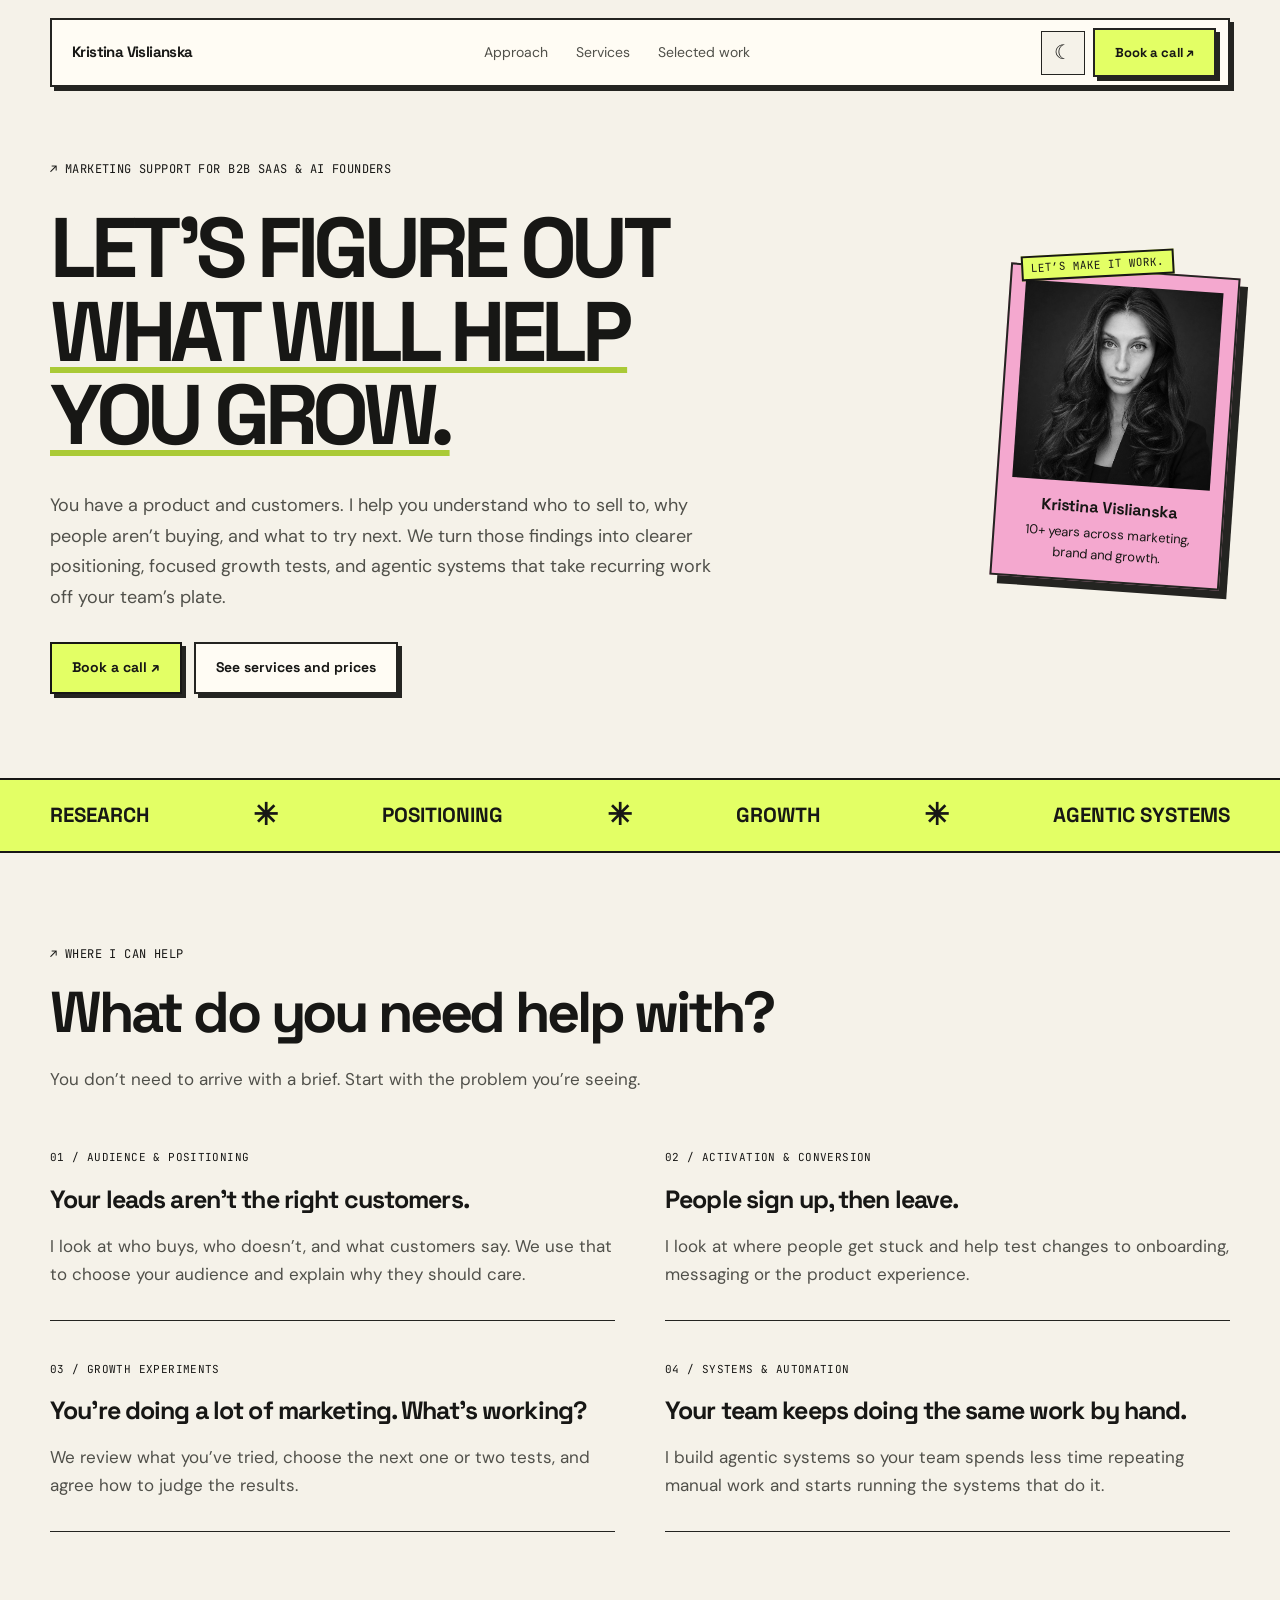
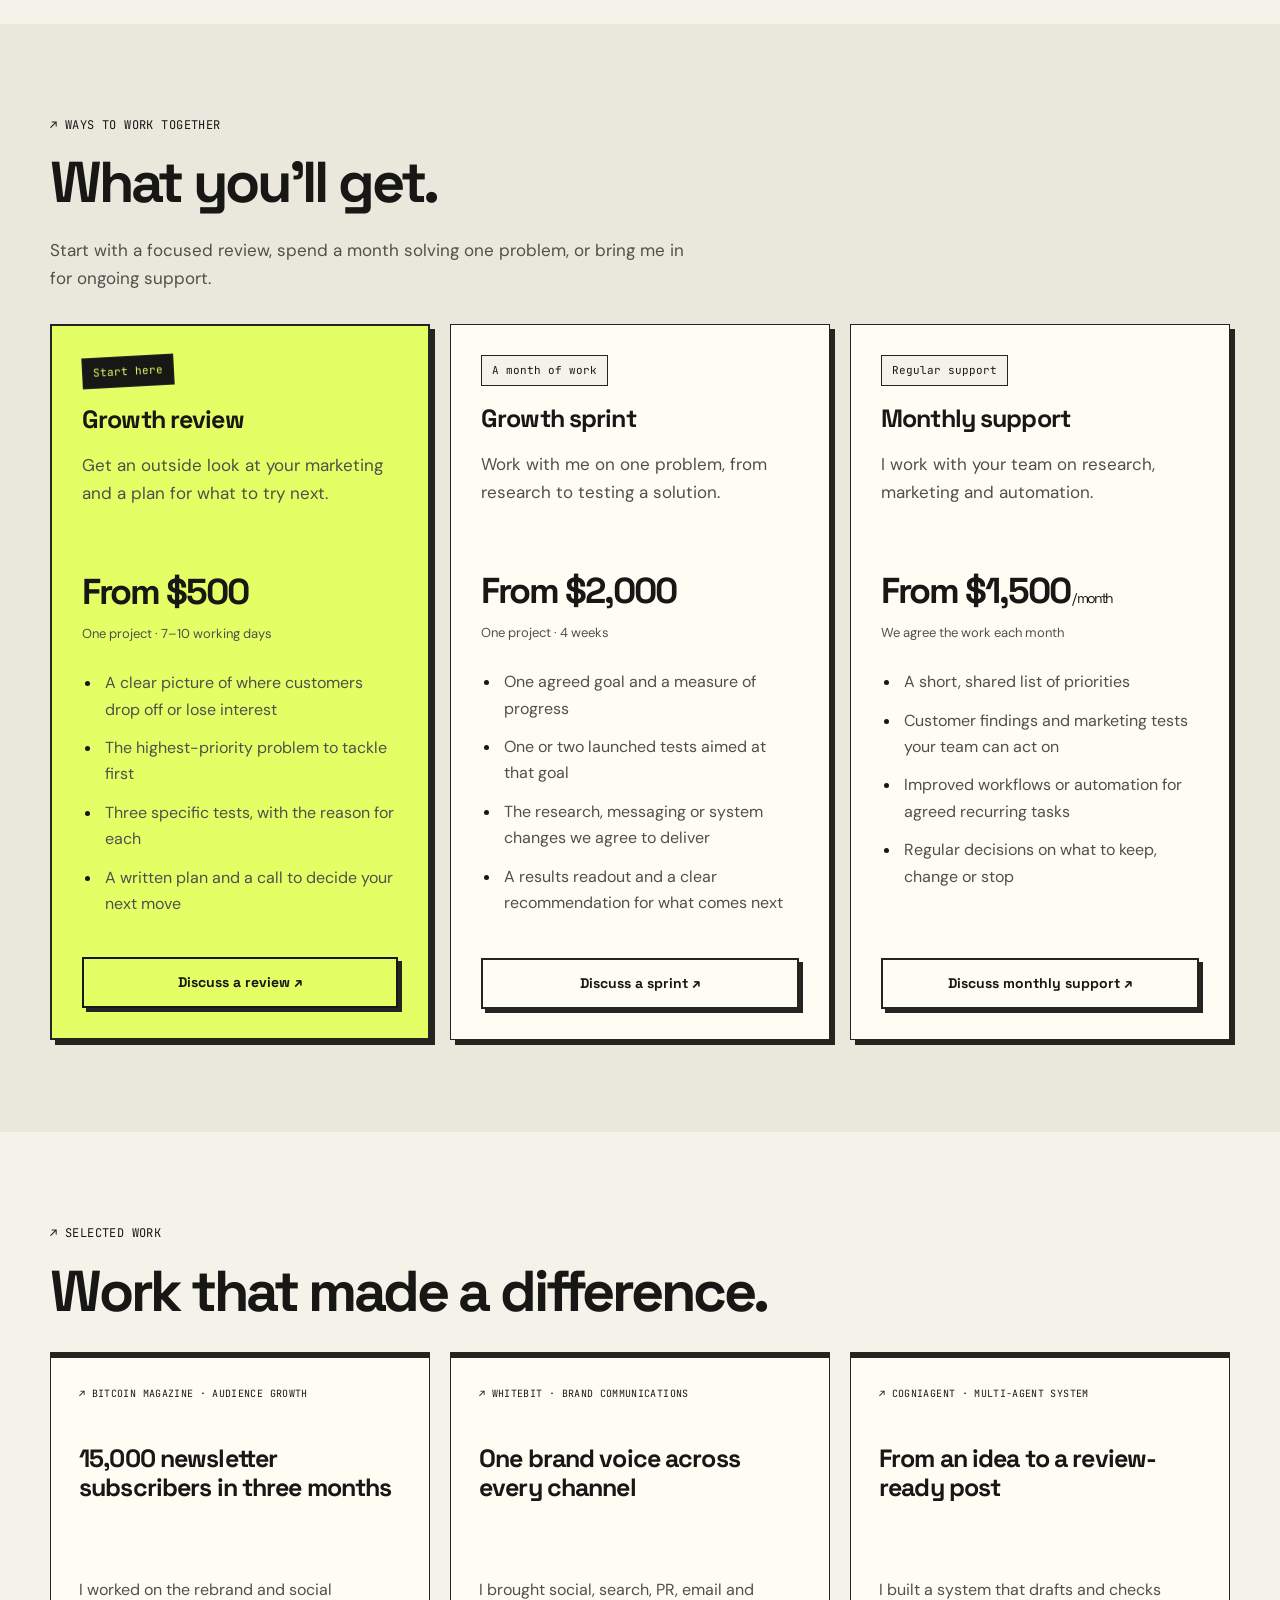
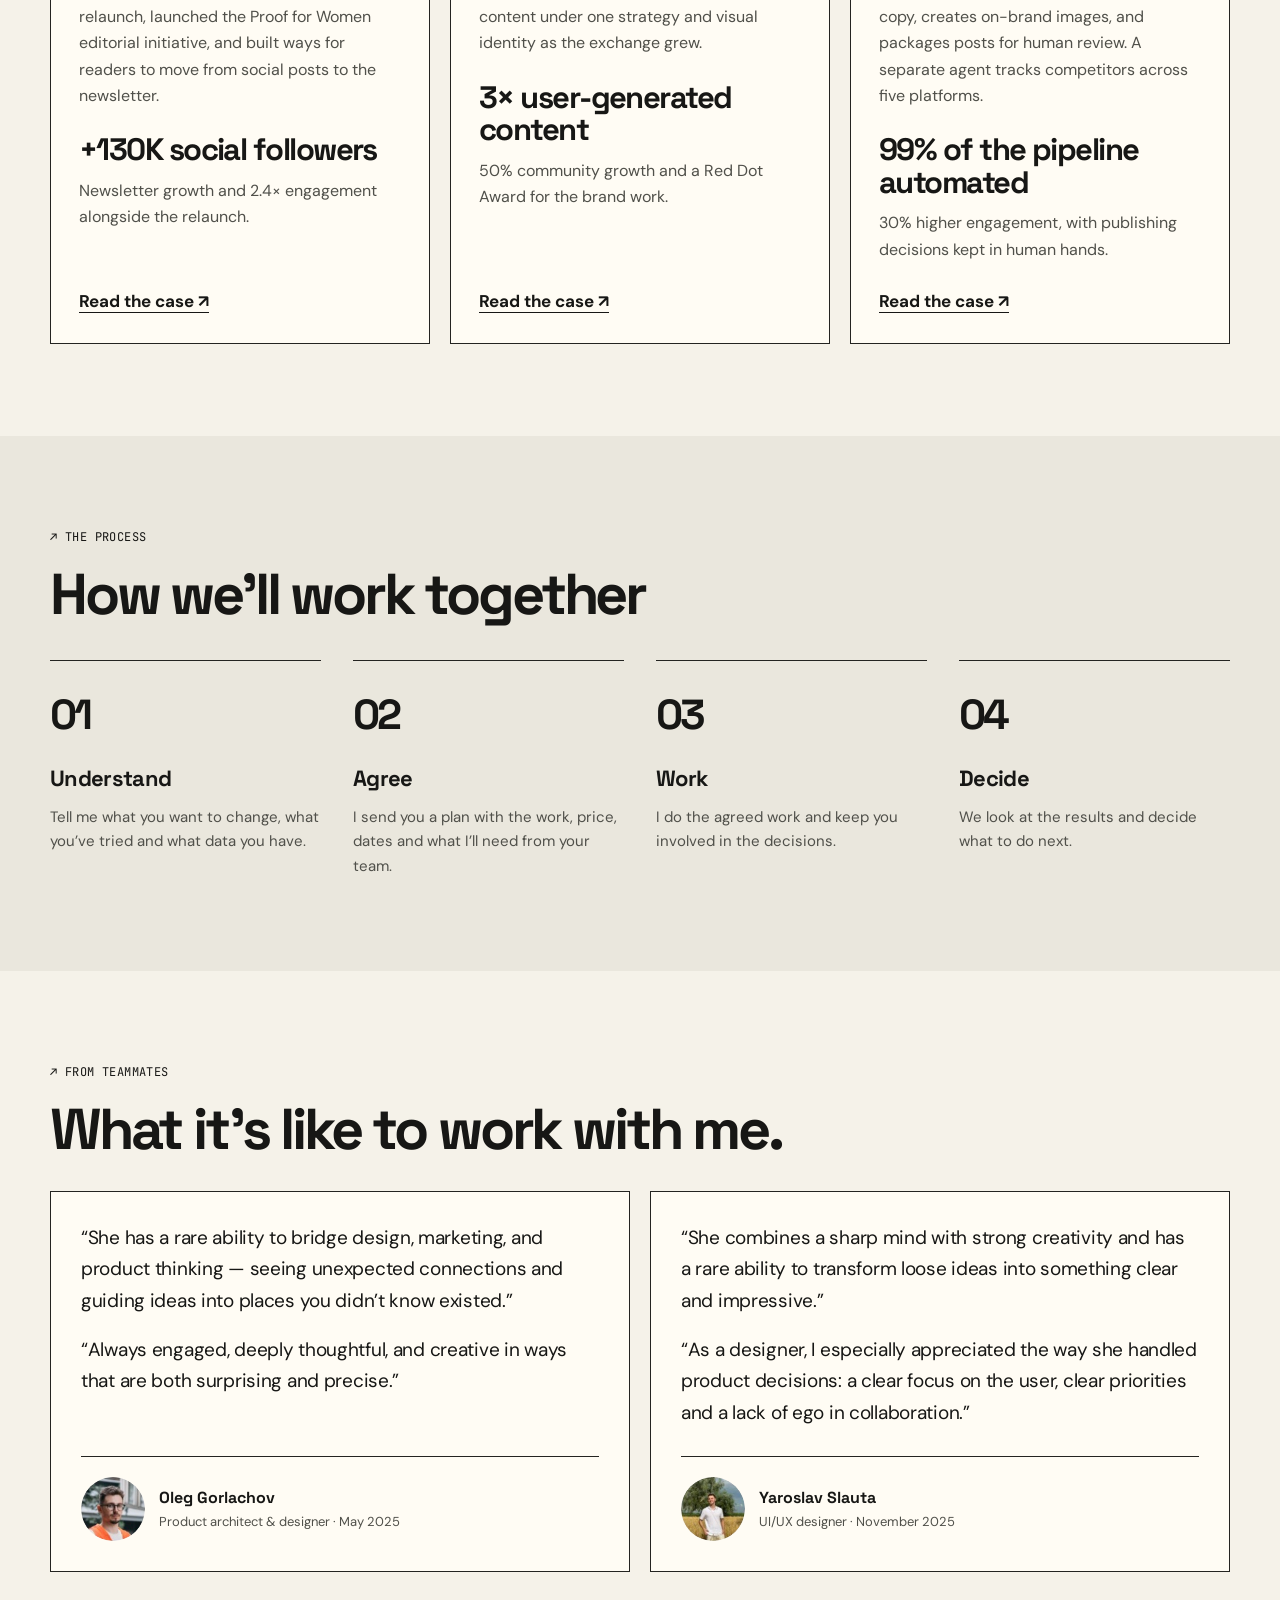
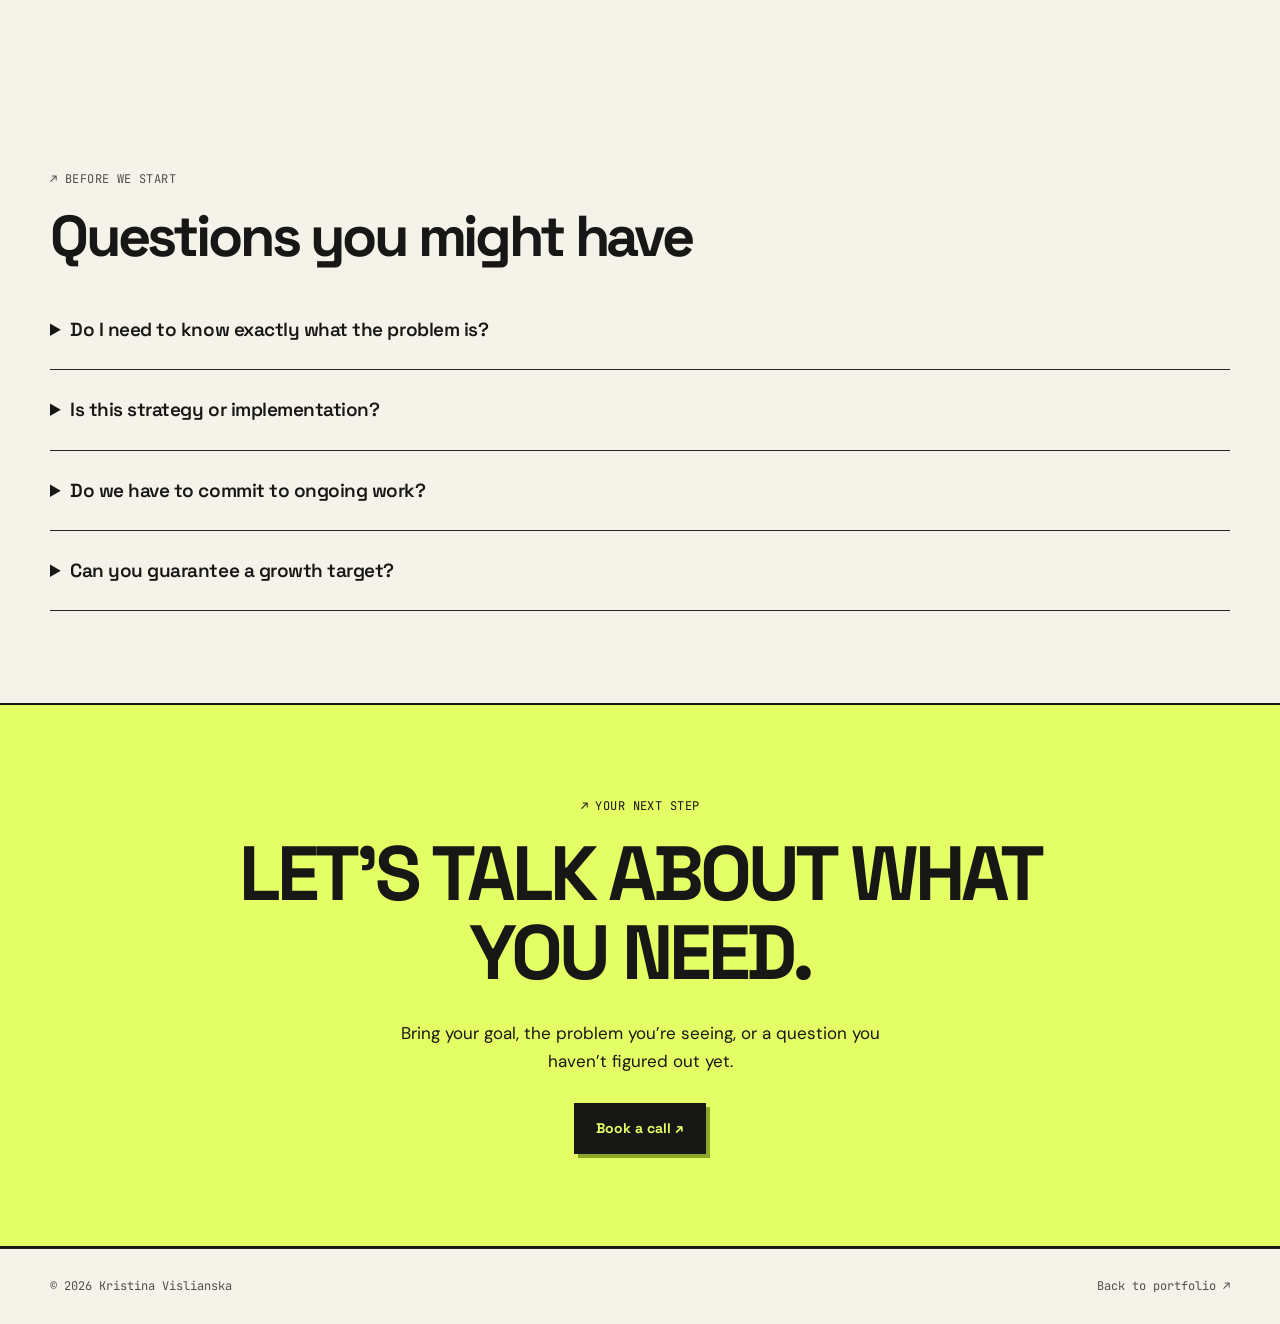
==== commit 261147b1: "Give services page bold poster typography and motion" ====
--- a/work-with-me/index.html
+++ b/work-with-me/index.html
@@ -1,7 +1,7 @@
-<!DOCTYPE html><html lang="en" data-theme="light"><head><meta charset="utf-8"><meta name="viewport" content="width=device-width, initial-scale=1"><title>Work with me | Kristina Vislianska</title><meta name="description" content="Customer research, marketing experiments and AI automation for B2B SaaS founders. Work with Kristina Vislianska."><link rel="icon" href="../images/favicon.svg"><link rel="preconnect" href="https://fonts.googleapis.com"><link href="https://fonts.googleapis.com/css2?family=DM+Sans:wght@400;500;600;700&family=Manrope:wght@400;500;600;700;800&family=JetBrains+Mono:wght@400;500&display=swap" rel="stylesheet"><link rel="stylesheet" href="style.css"><script type="text/javascript">(function(c,l,a,r,i,t,y){c[a]=c[a]||function(){(c[a].q=c[a].q||[]).push(arguments)};t=l.createElement(r);t.async=1;t.src="https://www.clarity.ms/tag/"+i;y=l.getElementsByTagName(r)[0];y.parentNode.insertBefore(t,y);})(window,document,"clarity","script","yhr2owpoyf");</script></head><body>
+<!DOCTYPE html><html lang="en" data-theme="light"><head><meta charset="utf-8"><meta name="viewport" content="width=device-width, initial-scale=1"><title>Work with me | Kristina Vislianska</title><meta name="description" content="Customer research, marketing experiments and AI automation for B2B SaaS founders. Work with Kristina Vislianska."><link rel="icon" href="../images/favicon.svg"><link rel="preconnect" href="https://fonts.googleapis.com"><link href="https://fonts.googleapis.com/css2?family=DM+Sans:wght@400;500;600;700&family=Space+Grotesk:wght@400;500;600;700&family=JetBrains+Mono:wght@400;500&display=swap" rel="stylesheet"><link rel="stylesheet" href="style.css"><script type="text/javascript">(function(c,l,a,r,i,t,y){c[a]=c[a]||function(){(c[a].q=c[a].q||[]).push(arguments)};t=l.createElement(r);t.async=1;t.src="https://www.clarity.ms/tag/"+i;y=l.getElementsByTagName(r)[0];y.parentNode.insertBefore(t,y);})(window,document,"clarity","script","yhr2owpoyf");</script></head><body>
 <a class="skip" href="#main">Skip to content</a><div class="nav-outer"><nav class="nav" aria-label="Main navigation"><a class="nav-name" href="/">Kristina Vislianska</a><div class="nav-links"><a href="#approach">Approach</a><a href="#services">Services</a><a href="#proof">Selected work</a></div><div class="nav-right"><button class="icon-btn" id="theme" aria-label="Switch to dark theme">☾</button><a class="nav-cta" href="https://calendar.app.google/ijKsFm2ozYECZqWo9">Book a call ↗</a></div></nav></div>
-<main id="main"><section class="service-hero"><div class="wrap hero-layout"><div><p class="eyebrow">Marketing support for B2B SaaS & AI founders</p><h1>Let’s figure out<br><span class="hero-highlight">what will help you grow.</span></h1><p class="intro">You have a product and customers. I help you understand who to sell to, why people aren’t buying, and what to try next. We turn those findings into clearer positioning, focused growth tests, and agentic systems that take recurring work off your team’s plate.</p><div class="actions"><a class="btn primary" href="https://calendar.app.google/ijKsFm2ozYECZqWo9">Book a call ↗</a><a class="btn secondary" href="#services">See services and prices</a></div></div><aside><img class="portrait" src="../images/kristina-hero-2.webp" alt="Kristina Vislianska"><div class="profile-note"><strong>Kristina Vislianska</strong>10+ years across marketing,<br>brand and growth.</div></aside></div></section>
-<section id="approach"><div class="wrap"><p class="eyebrow">Where I can help</p><h2 class="section-title">What do you need help with?</h2><p class="section-desc">You don’t need to arrive with a brief. Start with the problem you’re seeing.</p><div class="grid2">
+<main id="main"><section class="service-hero"><div class="wrap hero-layout"><div><p class="eyebrow">Marketing support for B2B SaaS & AI founders</p><h1>Let’s figure out<br><span class="hero-highlight">what will help<br>you grow.</span></h1><p class="intro">You have a product and customers. I help you understand who to sell to, why people aren’t buying, and what to try next. We turn those findings into clearer positioning, focused growth tests, and agentic systems that take recurring work off your team’s plate.</p><div class="actions"><a class="btn primary" href="https://calendar.app.google/ijKsFm2ozYECZqWo9">Book a call ↗</a><a class="btn secondary" href="#services">See services and prices</a></div></div><aside><img class="portrait" src="../images/kristina-hero-2.webp" alt="Kristina Vislianska"><div class="profile-note"><strong>Kristina Vislianska</strong>10+ years across marketing,<br>brand and growth.</div></aside></div></section>
+<div class="discipline-strip" aria-label="Research, positioning, growth, agentic systems"><div class="wrap"><span>Research</span><b aria-hidden="true">✳</b><span>Positioning</span><b aria-hidden="true">✳</b><span>Growth</span><b aria-hidden="true">✳</b><span>Agentic systems</span></div></div><section id="approach"><div class="wrap"><p class="eyebrow">Where I can help</p><h2 class="section-title">What do you need help with?</h2><p class="section-desc">You don’t need to arrive with a brief. Start with the problem you’re seeing.</p><div class="grid2">
 <article class="panel"><span class="number">01 / AUDIENCE & POSITIONING</span><h3>Your leads aren’t the right customers.</h3><p>I look at who buys, who doesn’t, and what customers say. We use that to choose your audience and explain why they should care.</p></article>
 <article class="panel"><span class="number">02 / ACTIVATION & CONVERSION</span><h3>People sign up, then leave.</h3><p>I look at where people get stuck and help test changes to onboarding, messaging or the product experience.</p></article>
 <article class="panel"><span class="number">03 / GROWTH EXPERIMENTS</span><h3>You’re doing a lot of marketing. What’s working?</h3><p>We review what you’ve tried, choose the next one or two tests, and agree how to judge the results.</p></article>
--- a/work-with-me/style.css
+++ b/work-with-me/style.css
@@ -23,3 +23,81 @@
 @media(max-width:700px){section{padding:60px 20px}.nav{gap:8px;padding:8px 10px 8px 14px}.nav-name{font-size:12px}.nav-right{gap:6px}.nav-cta{padding:10px 12px;font-size:12px}.service-hero{padding-top:132px}.hero-layout{grid-template-columns:1fr;gap:32px}.hero-layout aside{display:flex;align-items:center;gap:16px}.portrait{width:80px;height:80px;margin:0;border-width:4px}.profile-note{text-align:left}.service-hero h1{font-size:clamp(36px,8vw,48px)}.intro{font-size:17px}.grid2,.feedback-grid{grid-template-columns:1fr}.process{grid-template-columns:repeat(2,minmax(0,1fr));gap:26px}.panel,.proof-body{padding:24px}.proof{padding:0}}
 @media(max-width:380px){.nav-name{max-width:112px;white-space:normal;line-height:1.3}.actions .btn{width:100%}body>footer .wrap{flex-direction:column;gap:8px}}
 @media(prefers-reduced-motion:reduce){html{scroll-behavior:auto}*,*::before,*::after{transition:none!important}}
+
+/* Poster typography, paper, ink and electric accents. */
+:root{--bg:#f5f2e9;--bg-2:#eae7dd;--card:#fffcf4;--text:#171715;--text-2:#50504a;--border:#242421;--accent:#171715;--accent-text:#f5f2e9;--signal-soft:#e3ff65;--pink:#f4a8cf}
+[data-theme="dark"]{--bg:#181917;--bg-2:#22241f;--card:#252720;--text:#f4f1e8;--text-2:#c4c6b8;--border:#c4c6b8;--accent:#e3ff65;--accent-text:#171715;--signal-soft:#363e20;--pink:#efadd0}
+body{font-family:'DM Sans',sans-serif;font-size:17px;line-height:1.65}
+h1,h2,h3,.nav-name,.price,.result,.discipline-strip{font-family:'Space Grotesk',sans-serif}
+h1,h2,h3{text-wrap:initial}
+section{padding:92px 28px}
+.wrap{max-width:1180px}
+.nav-outer{inset:18px 0 auto}
+.nav{width:min(1180px,100%);justify-content:space-between;border:2px solid var(--border);border-radius:0;padding:8px 12px 8px 20px;box-shadow:4px 4px 0 var(--border)}
+.nav-name{font-size:15px;letter-spacing:-.04em}
+.nav-links a{font-size:14px;border-radius:0}
+.icon-btn{border:1px solid var(--border);border-radius:0}
+.btn,.nav-cta{border:2px solid var(--border);border-radius:0;font-family:'Space Grotesk',sans-serif;font-weight:700;box-shadow:4px 4px 0 var(--border);transition:transform .18s,box-shadow .18s,background .18s}
+.btn.primary,.nav-cta{background:#e3ff65;color:#171715}
+.btn:hover,.nav-cta:hover{transform:translate(-2px,-2px);box-shadow:6px 6px 0 var(--border)}
+.btn:active,.nav-cta:active{transform:translate(3px,3px);box-shadow:1px 1px 0 var(--border)}
+.btn.secondary:hover{background:var(--pink);color:#171715}
+.service-hero{padding-top:160px;padding-bottom:84px;background:none}
+.hero-layout{grid-template-columns:minmax(0,1fr) 230px;gap:44px;align-items:center}
+.service-hero h1{font-size:clamp(52px,6.6vw,88px);font-weight:700;line-height:.99;letter-spacing:-.065em;text-transform:uppercase;margin:28px 0 32px}
+.hero-highlight{color:var(--text);text-decoration:underline;text-decoration-color:#aaca36;text-decoration-thickness:.075em;text-underline-offset:.07em}
+.intro{max-width:670px;font-size:18px;line-height:1.7}
+.hero-layout aside{transform:rotate(4deg);border:2px solid var(--border);padding:14px;background:var(--pink);color:#171715;box-shadow:8px 8px 0 var(--border);position:relative}
+.hero-layout aside::before{content:'LET’S MAKE IT WORK.';position:absolute;top:-18px;left:8px;background:#e3ff65;color:#171715;border:2px solid #171715;padding:3px 8px;font:11px/1.4 'JetBrains Mono',monospace;transform:rotate(-7deg)}
+.portrait{width:100%;height:auto;aspect-ratio:1;object-fit:cover;border-radius:0;border:0;margin:0 0 14px;filter:grayscale(1)}
+.profile-note,.profile-note strong{color:#171715;font-size:13px}
+.profile-note strong{font:700 16px 'Space Grotesk',sans-serif;margin-bottom:5px}
+.eyebrow,.number{font-size:12px;color:var(--text);letter-spacing:.035em}
+.eyebrow::before{content:'↗ ';color:inherit}
+.section-title{font-size:clamp(35px,4.5vw,60px);font-weight:700;line-height:1.02;letter-spacing:-.055em;max-width:900px;margin:18px 0 24px}
+.discipline-strip{border-block:2px solid #171715;background:#e3ff65;color:#171715;padding:19px 24px;font-size:clamp(13px,1.6vw,21px);font-weight:700;text-transform:uppercase}
+.discipline-strip .wrap{display:flex;align-items:center;justify-content:space-between;gap:14px}
+.discipline-strip b{font-size:30px;line-height:1;animation:turn 12s linear infinite}
+@keyframes turn{to{transform:rotate(360deg)}}
+#approach{border-top:0}
+.panel{border:1.5px solid var(--border);border-radius:0;padding:30px}
+.panel h3{font-size:25px;line-height:1.15;letter-spacing:-.035em;font-weight:700;margin:18px 0}
+#approach .panel{background:transparent;border-width:0 0 1.5px;padding:24px 0 32px}
+#approach .grid2{column-gap:50px;row-gap:16px}
+#approach .number{font-size:11px}
+.offer{box-shadow:5px 5px 0 var(--border)}
+.offer.featured{border:2px solid var(--border);box-shadow:5px 5px 0 var(--border);background:var(--signal-soft)}
+.badge{border:1px solid var(--border);border-radius:0;font:11px/1.5 'JetBrains Mono',monospace;padding:6px 10px;color:var(--text);background:var(--bg)}
+.featured .badge{background:#171715;color:#e3ff65;transform:rotate(-3deg)}
+.price{font-size:36px;font-weight:700;letter-spacing:-.055em}
+.period{font-size:13px}
+.offer ul{font-size:16px}
+.offer>p{min-height:90px}
+.offer .btn{font-size:14px}
+.proof{padding:0;border-top:6px solid var(--border)}
+.proof-body{padding:28px}
+.proof .eyebrow{font-size:10px;min-height:40px}
+.proof h3{font-size:25px;min-height:115px}
+.proof p{font-size:16px}
+.result{font-size:31px;line-height:1.05;font-weight:700;color:var(--text);letter-spacing:-.05em}
+.subtle-link{font-weight:700;text-decoration-color:var(--text)}
+.process .number{font-family:'Space Grotesk',sans-serif;font-size:42px;font-weight:700;letter-spacing:-.06em}
+.process h3{font-size:22px;letter-spacing:-.03em}
+.feedback-card{background:var(--card)}
+.feedback-card blockquote{font-size:19px;line-height:1.65;letter-spacing:-.015em}
+.feedback-card footer strong{font-family:'Space Grotesk',sans-serif;font-weight:700}
+.feedback-person{gap:14px}
+.feedback-avatar{border-radius:50%}
+.faq summary{font-family:'Space Grotesk',sans-serif;font-size:19px;letter-spacing:-.025em}
+.faq details{padding:24px 0}
+.booking{background:#e3ff65;color:#171715;border-block:2px solid #171715}
+.booking .section-title{font-size:clamp(40px,6vw,78px);max-width:900px;margin:18px auto 28px;text-transform:uppercase}
+.booking .eyebrow,.booking .section-desc{color:#171715}
+.booking .btn{background:#171715;color:#e3ff65;border-color:#171715;box-shadow:4px 4px 0 #8da828}
+body>footer{font:12px/1.6 'JetBrains Mono',monospace}
+.reveal.is-visible{animation:arrive .65s cubic-bezier(.2,.7,.2,1) both}
+@keyframes arrive{from{opacity:.2;transform:translateY(22px)}to{opacity:1;transform:translateY(0)}}
+@media(hover:hover){.proof{transition:transform .2s,box-shadow .2s}.proof:hover{transform:translateY(-5px);box-shadow:5px 5px 0 var(--border)}}
+@media(max-width:980px){.hero-layout{grid-template-columns:minmax(0,1fr) 170px;gap:30px}.service-hero h1{font-size:clamp(48px,6.8vw,72px)}.offer>p,.proof h3,.proof .eyebrow{min-height:0}.offer .btn{width:100%}.grid3{gap:26px}}
+@media(max-width:700px){section{padding:62px 20px}.nav{padding:8px 10px;gap:4px}.nav-name{font-size:12px}.nav-right{gap:6px}.nav-cta{font-size:12px;padding:10px}.service-hero{padding-top:140px;padding-bottom:54px}.hero-layout{grid-template-columns:1fr;gap:40px}.service-hero h1{font-size:clamp(44px,10.5vw,70px);letter-spacing:-.06em;margin-top:22px}.intro{font-size:17px}.hero-layout aside{display:flex;align-items:center;gap:16px;width:min(310px,94%);transform:rotate(2deg);padding:12px}.portrait{width:90px;height:90px;margin:0;aspect-ratio:1}.profile-note{text-align:left}.discipline-strip{padding:16px 20px}.discipline-strip .wrap{display:grid;grid-template-columns:1fr 1fr;gap:10px}.discipline-strip b{display:none}.discipline-strip span::before{content:'✳ ';}.section-title{font-size:38px}.panel{padding:24px}#approach .grid2{gap:8px}.proof{padding:0}.proof-body{padding:24px}.process{gap:24px}.feedback-card blockquote{font-size:17px}.feedback-card footer{font-size:12px}.feedback-card footer strong{font-size:15px}}
+@media(prefers-reduced-motion:reduce){*,*::before,*::after{animation:none!important;transition:none!important}.reveal{opacity:1;transform:none}}
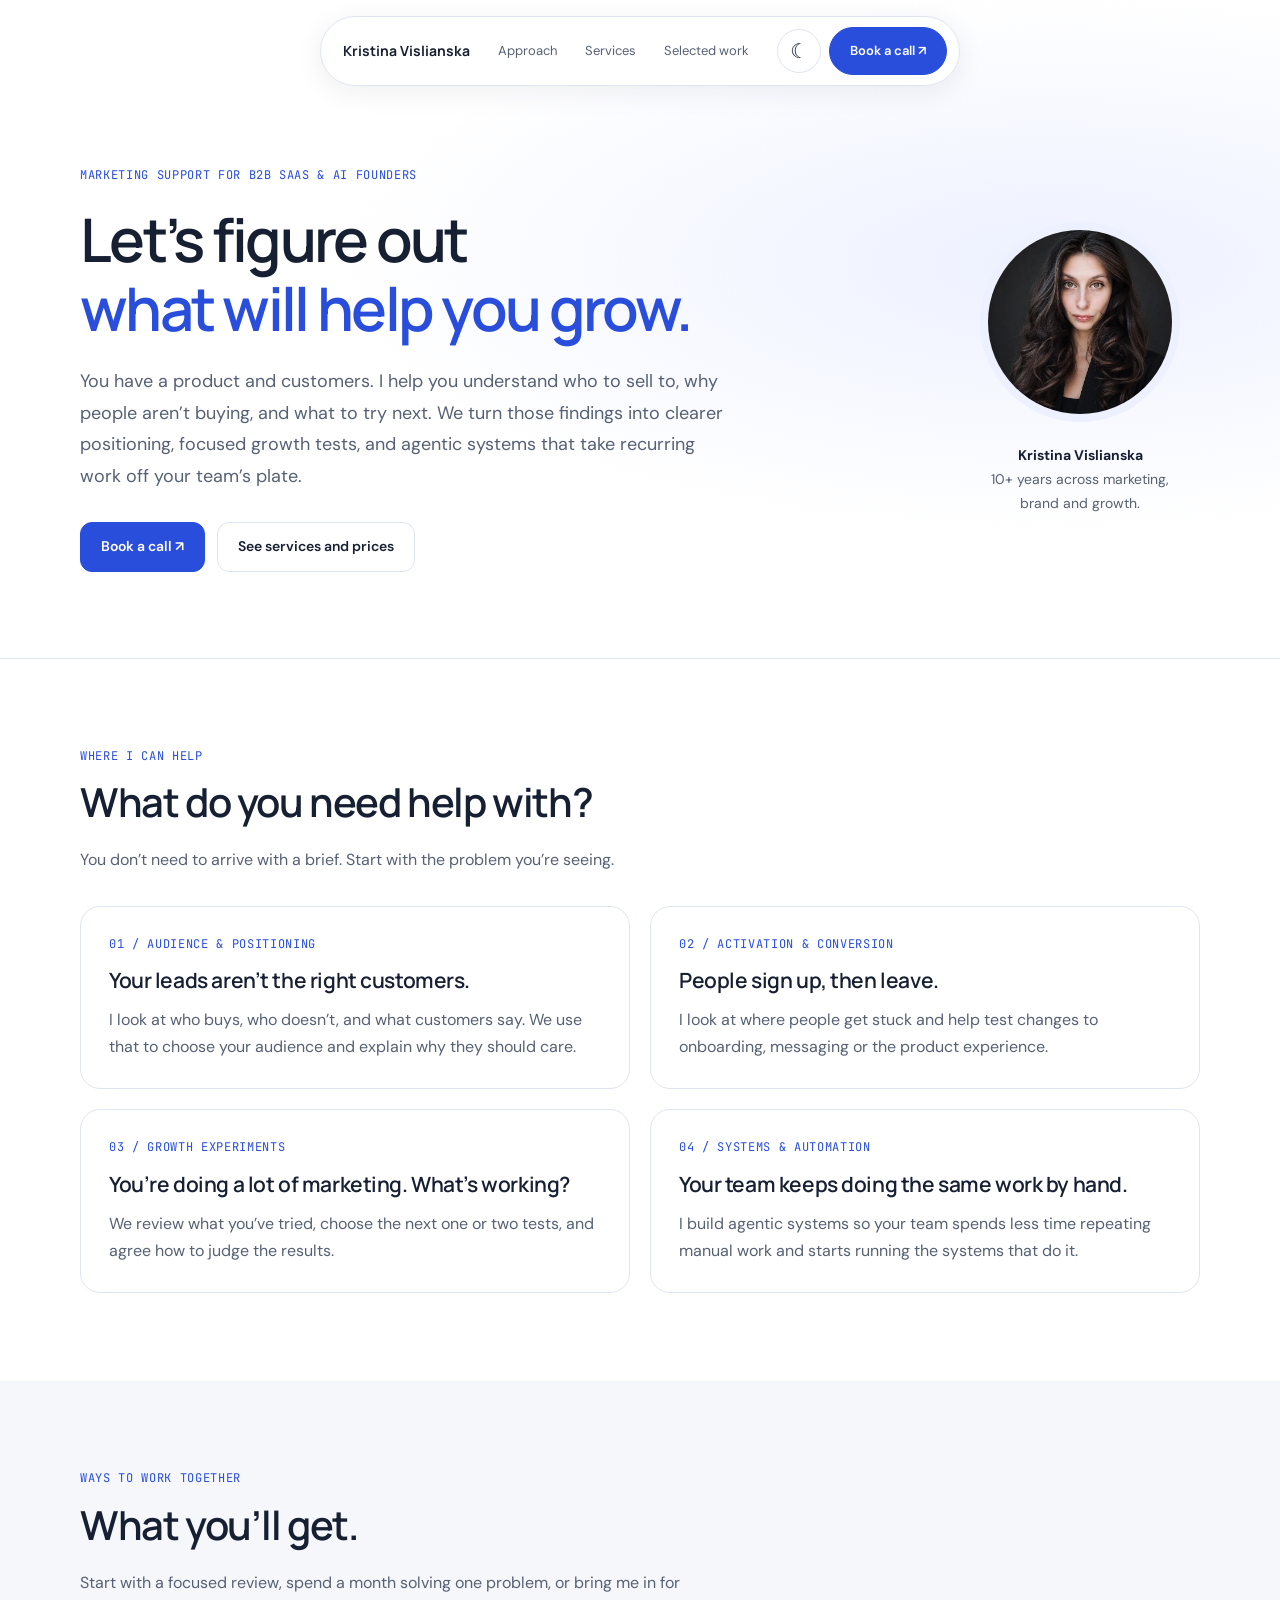
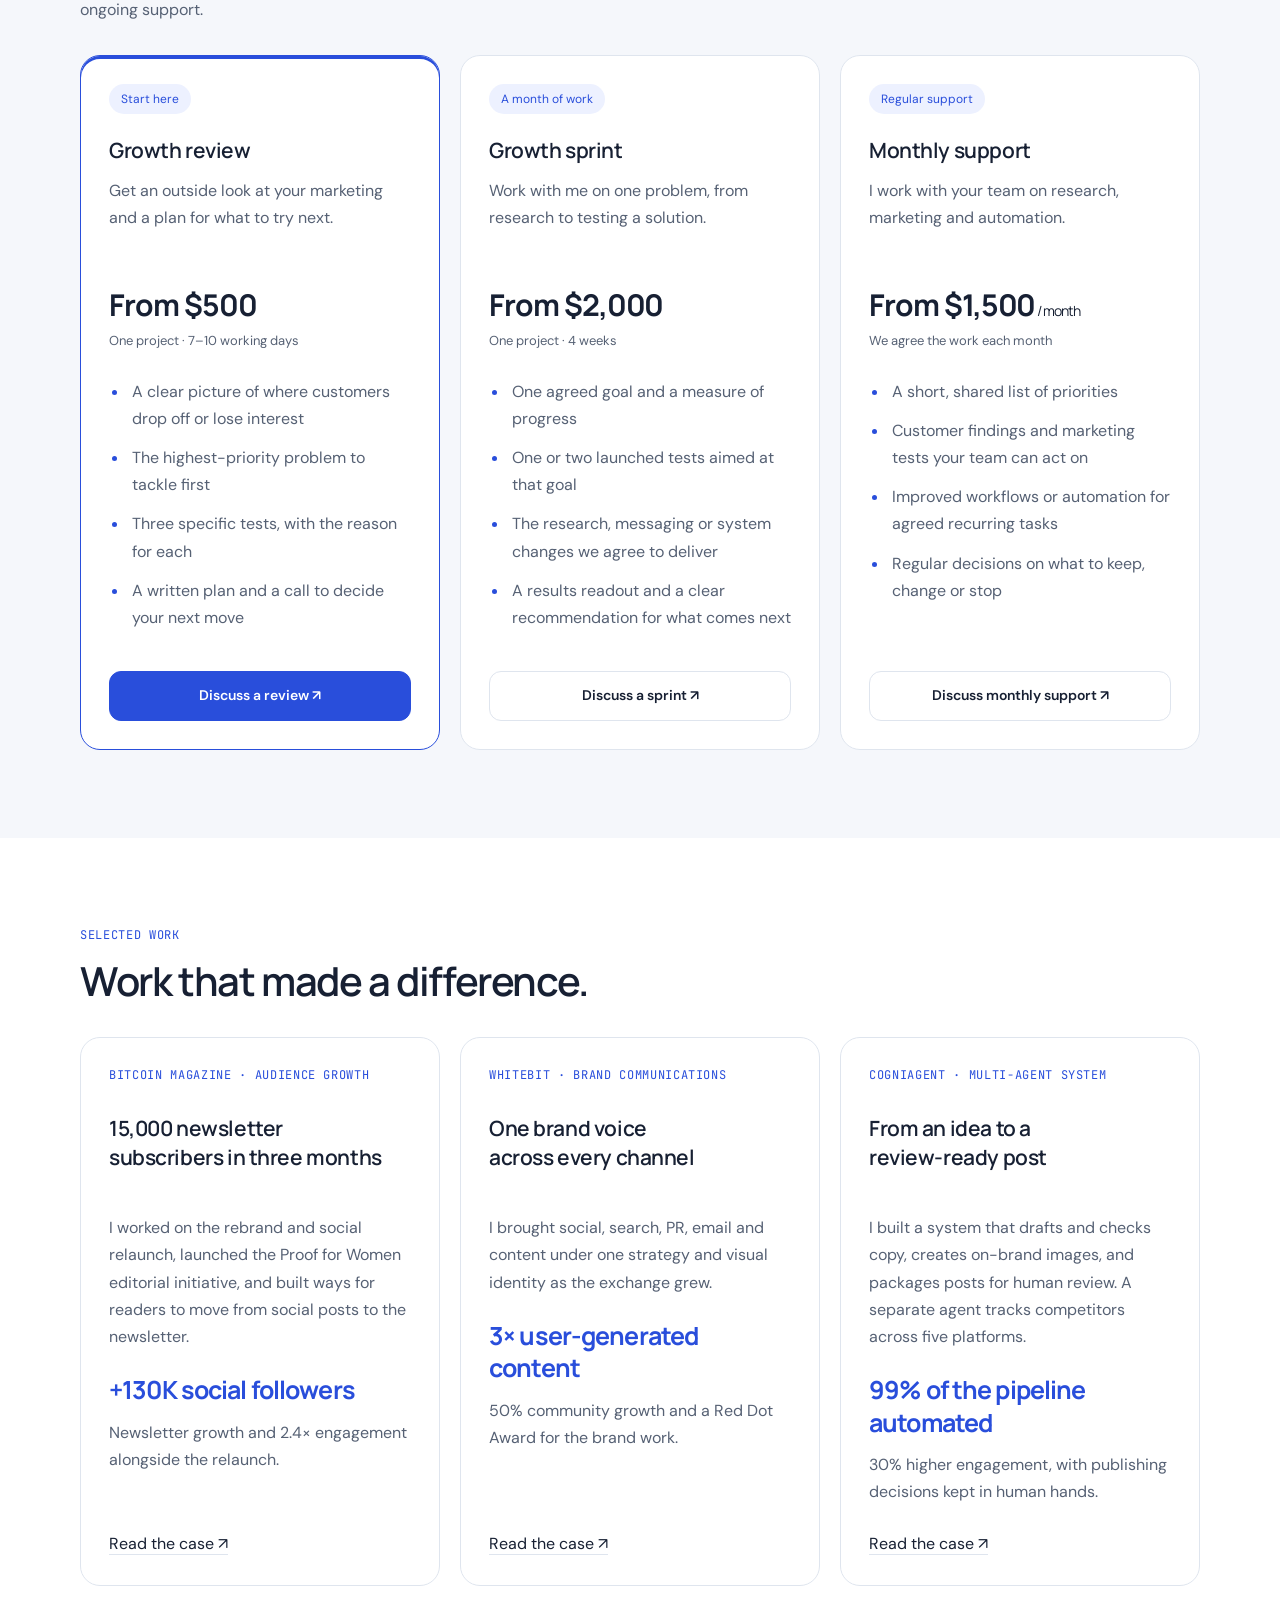
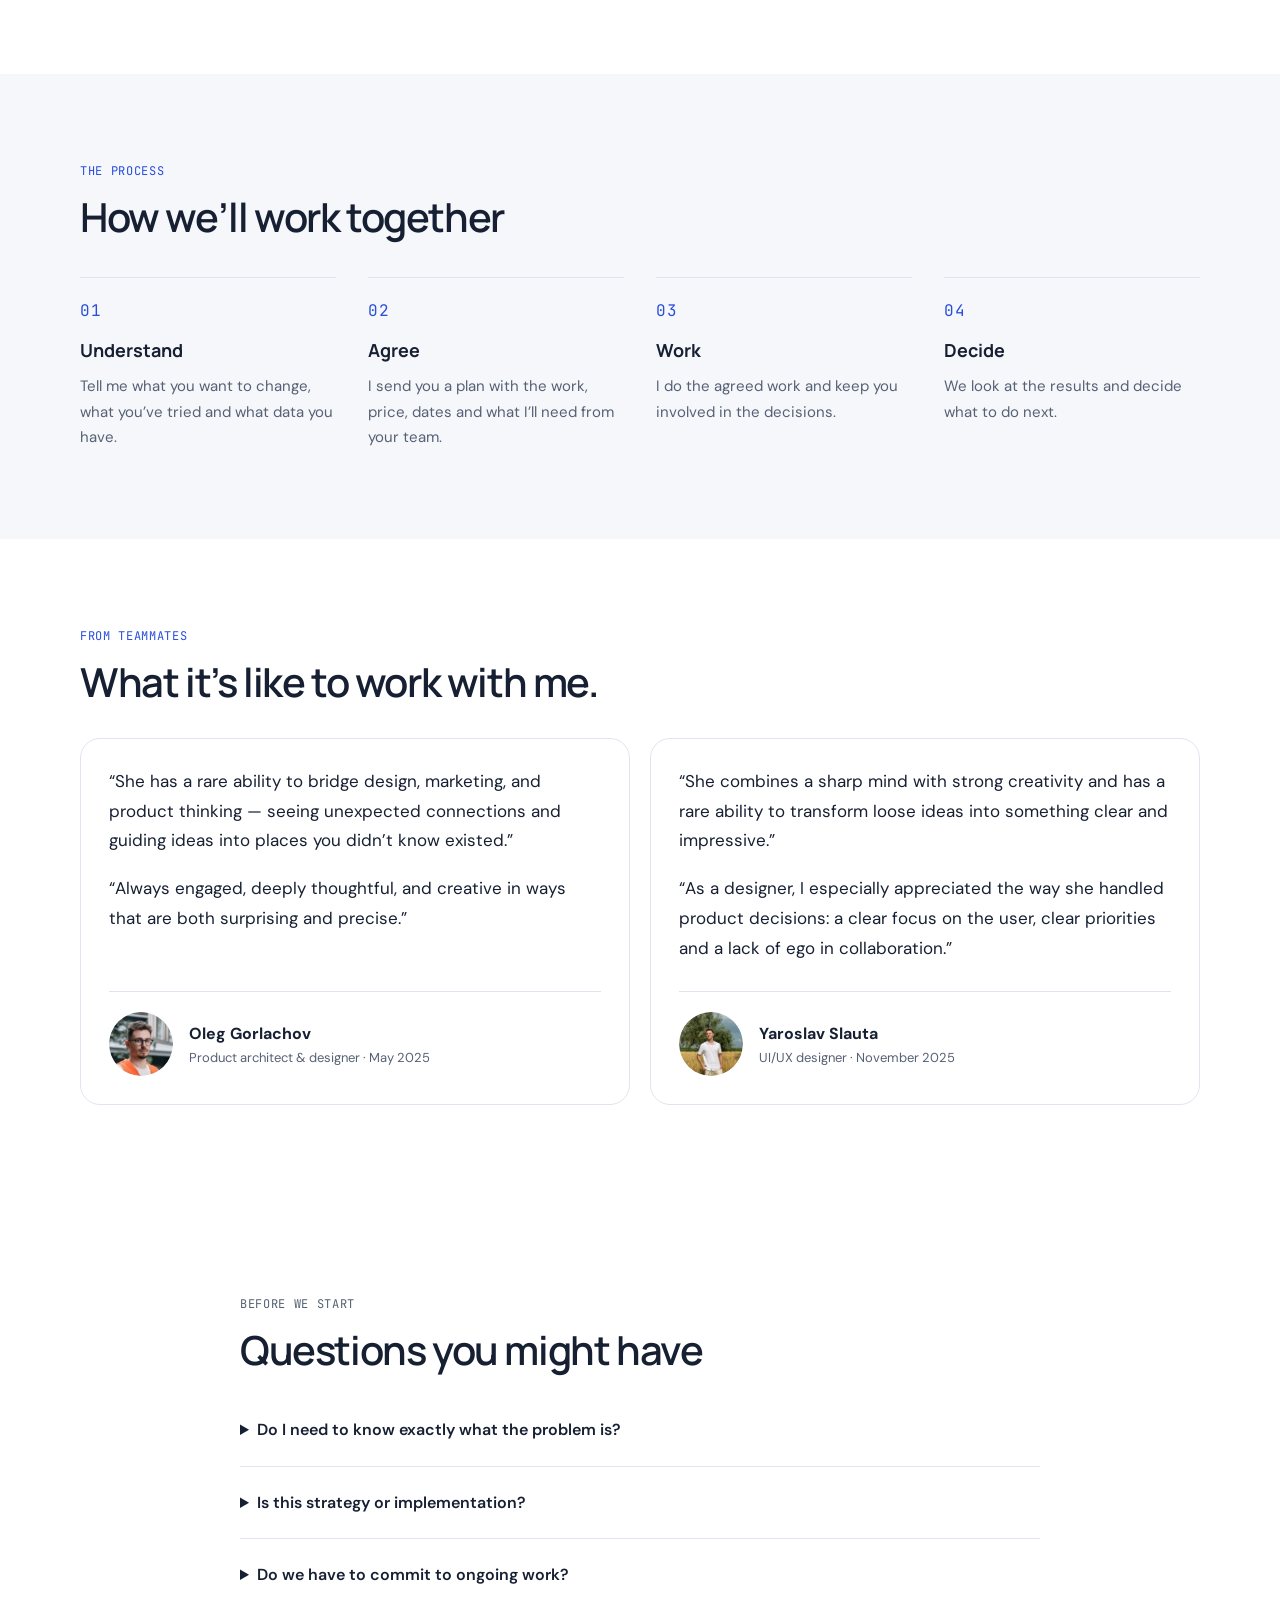
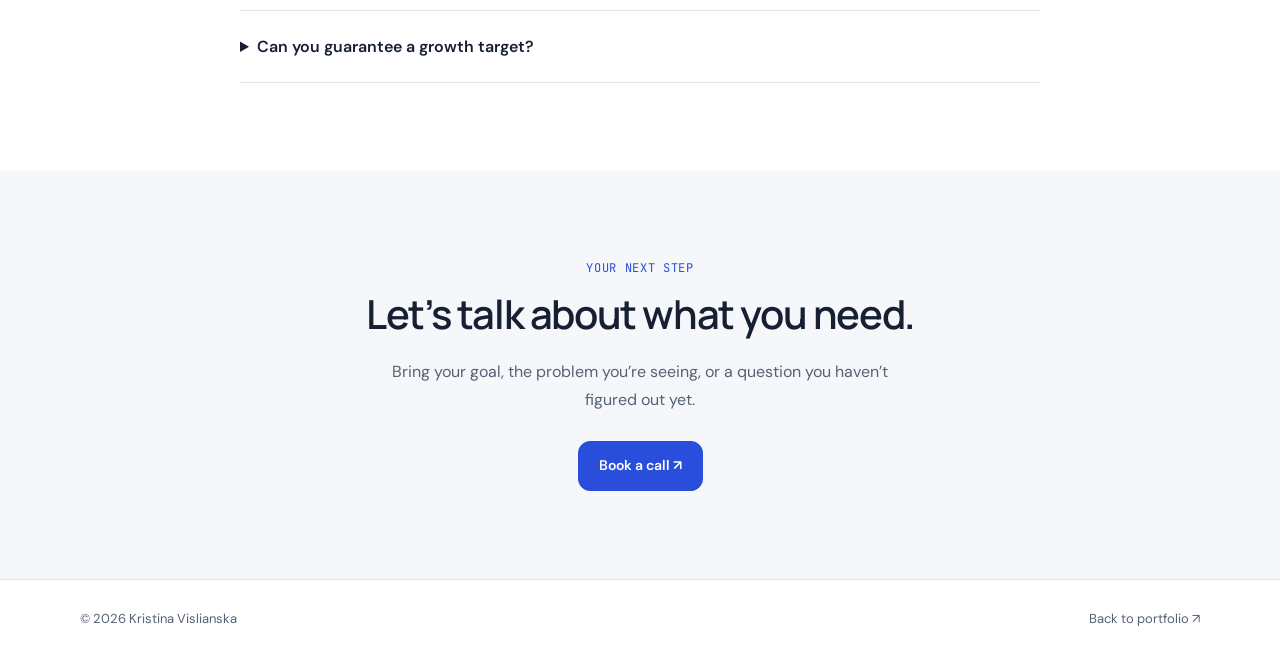
==== commit 55aadcf9: "Restore original services design with refined typography and gentle motion" ====
--- a/work-with-me/index.html
+++ b/work-with-me/index.html
@@ -1,7 +1,7 @@
-<!DOCTYPE html><html lang="en" data-theme="light"><head><meta charset="utf-8"><meta name="viewport" content="width=device-width, initial-scale=1"><title>Work with me | Kristina Vislianska</title><meta name="description" content="Customer research, marketing experiments and AI automation for B2B SaaS founders. Work with Kristina Vislianska."><link rel="icon" href="../images/favicon.svg"><link rel="preconnect" href="https://fonts.googleapis.com"><link href="https://fonts.googleapis.com/css2?family=DM+Sans:wght@400;500;600;700&family=Space+Grotesk:wght@400;500;600;700&family=JetBrains+Mono:wght@400;500&display=swap" rel="stylesheet"><link rel="stylesheet" href="style.css"><script type="text/javascript">(function(c,l,a,r,i,t,y){c[a]=c[a]||function(){(c[a].q=c[a].q||[]).push(arguments)};t=l.createElement(r);t.async=1;t.src="https://www.clarity.ms/tag/"+i;y=l.getElementsByTagName(r)[0];y.parentNode.insertBefore(t,y);})(window,document,"clarity","script","yhr2owpoyf");</script></head><body>
+<!DOCTYPE html><html lang="en" data-theme="light"><head><meta charset="utf-8"><meta name="viewport" content="width=device-width, initial-scale=1"><title>Work with me | Kristina Vislianska</title><meta name="description" content="Customer research, marketing experiments and AI automation for B2B SaaS founders. Work with Kristina Vislianska."><link rel="icon" href="../images/favicon.svg"><link rel="preconnect" href="https://fonts.googleapis.com"><link href="https://fonts.googleapis.com/css2?family=DM+Sans:wght@400;500;600;700&family=Manrope:wght@400;500;600;700;800&family=JetBrains+Mono:wght@400;500&display=swap" rel="stylesheet"><link rel="stylesheet" href="style.css"><script type="text/javascript">(function(c,l,a,r,i,t,y){c[a]=c[a]||function(){(c[a].q=c[a].q||[]).push(arguments)};t=l.createElement(r);t.async=1;t.src="https://www.clarity.ms/tag/"+i;y=l.getElementsByTagName(r)[0];y.parentNode.insertBefore(t,y);})(window,document,"clarity","script","yhr2owpoyf");</script></head><body>
 <a class="skip" href="#main">Skip to content</a><div class="nav-outer"><nav class="nav" aria-label="Main navigation"><a class="nav-name" href="/">Kristina Vislianska</a><div class="nav-links"><a href="#approach">Approach</a><a href="#services">Services</a><a href="#proof">Selected work</a></div><div class="nav-right"><button class="icon-btn" id="theme" aria-label="Switch to dark theme">☾</button><a class="nav-cta" href="https://calendar.app.google/ijKsFm2ozYECZqWo9">Book a call ↗</a></div></nav></div>
-<main id="main"><section class="service-hero"><div class="wrap hero-layout"><div><p class="eyebrow">Marketing support for B2B SaaS & AI founders</p><h1>Let’s figure out<br><span class="hero-highlight">what will help<br>you grow.</span></h1><p class="intro">You have a product and customers. I help you understand who to sell to, why people aren’t buying, and what to try next. We turn those findings into clearer positioning, focused growth tests, and agentic systems that take recurring work off your team’s plate.</p><div class="actions"><a class="btn primary" href="https://calendar.app.google/ijKsFm2ozYECZqWo9">Book a call ↗</a><a class="btn secondary" href="#services">See services and prices</a></div></div><aside><img class="portrait" src="../images/kristina-hero-2.webp" alt="Kristina Vislianska"><div class="profile-note"><strong>Kristina Vislianska</strong>10+ years across marketing,<br>brand and growth.</div></aside></div></section>
-<div class="discipline-strip" aria-label="Research, positioning, growth, agentic systems"><div class="wrap"><span>Research</span><b aria-hidden="true">✳</b><span>Positioning</span><b aria-hidden="true">✳</b><span>Growth</span><b aria-hidden="true">✳</b><span>Agentic systems</span></div></div><section id="approach"><div class="wrap"><p class="eyebrow">Where I can help</p><h2 class="section-title">What do you need help with?</h2><p class="section-desc">You don’t need to arrive with a brief. Start with the problem you’re seeing.</p><div class="grid2">
+<main id="main"><section class="service-hero"><div class="wrap hero-layout"><div><p class="eyebrow">Marketing support for B2B SaaS & AI founders</p><h1>Let’s figure out<br><span class="hero-highlight">what will help you grow.</span></h1><p class="intro">You have a product and customers. I help you understand who to sell to, why people aren’t buying, and what to try next. We turn those findings into clearer positioning, focused growth tests, and agentic systems that take recurring work off your team’s plate.</p><div class="actions"><a class="btn primary" href="https://calendar.app.google/ijKsFm2ozYECZqWo9">Book a call ↗</a><a class="btn secondary" href="#services">See services and prices</a></div></div><aside><img class="portrait" src="../images/kristina-hero-2.webp" alt="Kristina Vislianska"><div class="profile-note"><strong>Kristina Vislianska</strong>10+ years across marketing,<br>brand and growth.</div></aside></div></section>
+<section id="approach"><div class="wrap"><p class="eyebrow">Where I can help</p><h2 class="section-title">What do you need help with?</h2><p class="section-desc">You don’t need to arrive with a brief. Start with the problem you’re seeing.</p><div class="grid2">
 <article class="panel"><span class="number">01 / AUDIENCE & POSITIONING</span><h3>Your leads aren’t the right customers.</h3><p>I look at who buys, who doesn’t, and what customers say. We use that to choose your audience and explain why they should care.</p></article>
 <article class="panel"><span class="number">02 / ACTIVATION & CONVERSION</span><h3>People sign up, then leave.</h3><p>I look at where people get stuck and help test changes to onboarding, messaging or the product experience.</p></article>
 <article class="panel"><span class="number">03 / GROWTH EXPERIMENTS</span><h3>You’re doing a lot of marketing. What’s working?</h3><p>We review what you’ve tried, choose the next one or two tests, and agree how to judge the results.</p></article>
--- a/work-with-me/style.css
+++ b/work-with-me/style.css
@@ -24,80 +24,24 @@
 @media(max-width:380px){.nav-name{max-width:112px;white-space:normal;line-height:1.3}.actions .btn{width:100%}body>footer .wrap{flex-direction:column;gap:8px}}
 @media(prefers-reduced-motion:reduce){html{scroll-behavior:auto}*,*::before,*::after{transition:none!important}}
 
-/* Poster typography, paper, ink and electric accents. */
-:root{--bg:#f5f2e9;--bg-2:#eae7dd;--card:#fffcf4;--text:#171715;--text-2:#50504a;--border:#242421;--accent:#171715;--accent-text:#f5f2e9;--signal-soft:#e3ff65;--pink:#f4a8cf}
-[data-theme="dark"]{--bg:#181917;--bg-2:#22241f;--card:#252720;--text:#f4f1e8;--text-2:#c4c6b8;--border:#c4c6b8;--accent:#e3ff65;--accent-text:#171715;--signal-soft:#363e20;--pink:#efadd0}
-body{font-family:'DM Sans',sans-serif;font-size:17px;line-height:1.65}
-h1,h2,h3,.nav-name,.price,.result,.discipline-strip{font-family:'Space Grotesk',sans-serif}
-h1,h2,h3{text-wrap:initial}
-section{padding:92px 28px}
-.wrap{max-width:1180px}
-.nav-outer{inset:18px 0 auto}
-.nav{width:min(1180px,100%);justify-content:space-between;border:2px solid var(--border);border-radius:0;padding:8px 12px 8px 20px;box-shadow:4px 4px 0 var(--border)}
-.nav-name{font-size:15px;letter-spacing:-.04em}
-.nav-links a{font-size:14px;border-radius:0}
-.icon-btn{border:1px solid var(--border);border-radius:0}
-.btn,.nav-cta{border:2px solid var(--border);border-radius:0;font-family:'Space Grotesk',sans-serif;font-weight:700;box-shadow:4px 4px 0 var(--border);transition:transform .18s,box-shadow .18s,background .18s}
-.btn.primary,.nav-cta{background:#e3ff65;color:#171715}
-.btn:hover,.nav-cta:hover{transform:translate(-2px,-2px);box-shadow:6px 6px 0 var(--border)}
-.btn:active,.nav-cta:active{transform:translate(3px,3px);box-shadow:1px 1px 0 var(--border)}
-.btn.secondary:hover{background:var(--pink);color:#171715}
-.service-hero{padding-top:160px;padding-bottom:84px;background:none}
-.hero-layout{grid-template-columns:minmax(0,1fr) 230px;gap:44px;align-items:center}
-.service-hero h1{font-size:clamp(52px,6.6vw,88px);font-weight:700;line-height:.99;letter-spacing:-.065em;text-transform:uppercase;margin:28px 0 32px}
-.hero-highlight{color:var(--text);text-decoration:underline;text-decoration-color:#aaca36;text-decoration-thickness:.075em;text-underline-offset:.07em}
-.intro{max-width:670px;font-size:18px;line-height:1.7}
-.hero-layout aside{transform:rotate(4deg);border:2px solid var(--border);padding:14px;background:var(--pink);color:#171715;box-shadow:8px 8px 0 var(--border);position:relative}
-.hero-layout aside::before{content:'LET’S MAKE IT WORK.';position:absolute;top:-18px;left:8px;background:#e3ff65;color:#171715;border:2px solid #171715;padding:3px 8px;font:11px/1.4 'JetBrains Mono',monospace;transform:rotate(-7deg)}
-.portrait{width:100%;height:auto;aspect-ratio:1;object-fit:cover;border-radius:0;border:0;margin:0 0 14px;filter:grayscale(1)}
-.profile-note,.profile-note strong{color:#171715;font-size:13px}
-.profile-note strong{font:700 16px 'Space Grotesk',sans-serif;margin-bottom:5px}
-.eyebrow,.number{font-size:12px;color:var(--text);letter-spacing:.035em}
-.eyebrow::before{content:'↗ ';color:inherit}
-.section-title{font-size:clamp(35px,4.5vw,60px);font-weight:700;line-height:1.02;letter-spacing:-.055em;max-width:900px;margin:18px 0 24px}
-.discipline-strip{border-block:2px solid #171715;background:#e3ff65;color:#171715;padding:19px 24px;font-size:clamp(13px,1.6vw,21px);font-weight:700;text-transform:uppercase}
-.discipline-strip .wrap{display:flex;align-items:center;justify-content:space-between;gap:14px}
-.discipline-strip b{font-size:30px;line-height:1;animation:turn 12s linear infinite}
-@keyframes turn{to{transform:rotate(360deg)}}
-#approach{border-top:0}
-.panel{border:1.5px solid var(--border);border-radius:0;padding:30px}
-.panel h3{font-size:25px;line-height:1.15;letter-spacing:-.035em;font-weight:700;margin:18px 0}
-#approach .panel{background:transparent;border-width:0 0 1.5px;padding:24px 0 32px}
-#approach .grid2{column-gap:50px;row-gap:16px}
-#approach .number{font-size:11px}
-.offer{box-shadow:5px 5px 0 var(--border)}
-.offer.featured{border:2px solid var(--border);box-shadow:5px 5px 0 var(--border);background:var(--signal-soft)}
-.badge{border:1px solid var(--border);border-radius:0;font:11px/1.5 'JetBrains Mono',monospace;padding:6px 10px;color:var(--text);background:var(--bg)}
-.featured .badge{background:#171715;color:#e3ff65;transform:rotate(-3deg)}
-.price{font-size:36px;font-weight:700;letter-spacing:-.055em}
-.period{font-size:13px}
-.offer ul{font-size:16px}
-.offer>p{min-height:90px}
-.offer .btn{font-size:14px}
-.proof{padding:0;border-top:6px solid var(--border)}
-.proof-body{padding:28px}
-.proof .eyebrow{font-size:10px;min-height:40px}
-.proof h3{font-size:25px;min-height:115px}
-.proof p{font-size:16px}
-.result{font-size:31px;line-height:1.05;font-weight:700;color:var(--text);letter-spacing:-.05em}
-.subtle-link{font-weight:700;text-decoration-color:var(--text)}
-.process .number{font-family:'Space Grotesk',sans-serif;font-size:42px;font-weight:700;letter-spacing:-.06em}
-.process h3{font-size:22px;letter-spacing:-.03em}
-.feedback-card{background:var(--card)}
-.feedback-card blockquote{font-size:19px;line-height:1.65;letter-spacing:-.015em}
-.feedback-card footer strong{font-family:'Space Grotesk',sans-serif;font-weight:700}
-.feedback-person{gap:14px}
-.feedback-avatar{border-radius:50%}
-.faq summary{font-family:'Space Grotesk',sans-serif;font-size:19px;letter-spacing:-.025em}
-.faq details{padding:24px 0}
-.booking{background:#e3ff65;color:#171715;border-block:2px solid #171715}
-.booking .section-title{font-size:clamp(40px,6vw,78px);max-width:900px;margin:18px auto 28px;text-transform:uppercase}
-.booking .eyebrow,.booking .section-desc{color:#171715}
-.booking .btn{background:#171715;color:#e3ff65;border-color:#171715;box-shadow:4px 4px 0 #8da828}
-body>footer{font:12px/1.6 'JetBrains Mono',monospace}
-.reveal.is-visible{animation:arrive .65s cubic-bezier(.2,.7,.2,1) both}
-@keyframes arrive{from{opacity:.2;transform:translateY(22px)}to{opacity:1;transform:translateY(0)}}
-@media(hover:hover){.proof{transition:transform .2s,box-shadow .2s}.proof:hover{transform:translateY(-5px);box-shadow:5px 5px 0 var(--border)}}
-@media(max-width:980px){.hero-layout{grid-template-columns:minmax(0,1fr) 170px;gap:30px}.service-hero h1{font-size:clamp(48px,6.8vw,72px)}.offer>p,.proof h3,.proof .eyebrow{min-height:0}.offer .btn{width:100%}.grid3{gap:26px}}
-@media(max-width:700px){section{padding:62px 20px}.nav{padding:8px 10px;gap:4px}.nav-name{font-size:12px}.nav-right{gap:6px}.nav-cta{font-size:12px;padding:10px}.service-hero{padding-top:140px;padding-bottom:54px}.hero-layout{grid-template-columns:1fr;gap:40px}.service-hero h1{font-size:clamp(44px,10.5vw,70px);letter-spacing:-.06em;margin-top:22px}.intro{font-size:17px}.hero-layout aside{display:flex;align-items:center;gap:16px;width:min(310px,94%);transform:rotate(2deg);padding:12px}.portrait{width:90px;height:90px;margin:0;aspect-ratio:1}.profile-note{text-align:left}.discipline-strip{padding:16px 20px}.discipline-strip .wrap{display:grid;grid-template-columns:1fr 1fr;gap:10px}.discipline-strip b{display:none}.discipline-strip span::before{content:'✳ ';}.section-title{font-size:38px}.panel{padding:24px}#approach .grid2{gap:8px}.proof{padding:0}.proof-body{padding:24px}.process{gap:24px}.feedback-card blockquote{font-size:17px}.feedback-card footer{font-size:12px}.feedback-card footer strong{font-size:15px}}
-@media(prefers-reduced-motion:reduce){*,*::before,*::after{animation:none!important;transition:none!important}.reveal{opacity:1;transform:none}}
+/* Refined typography and quiet motion within the original visual style. */
+body { font-size:16px; line-height:1.7; }
+.service-hero h1 { font-weight:600; letter-spacing:-.045em; line-height:1.14; }
+.section-title { font-weight:600; letter-spacing:-.035em; line-height:1.2; }
+.panel h3 { font-weight:600; letter-spacing:-.02em; line-height:1.35; }
+.intro { line-height:1.75; }
+.price,.result { font-weight:700; letter-spacing:-.035em; }
+.eyebrow,.number { font-size:12px; letter-spacing:.055em; }
+.feedback-card blockquote { line-height:1.75; }
+.btn,.nav-cta { transition:transform .18s ease,box-shadow .18s ease,background .18s ease; }
+@media(hover:hover) {
+  .btn:hover,.nav-cta:hover { transform:translateY(-2px); }
+  .proof { transition:transform .2s ease,box-shadow .2s ease; }
+  .proof:hover { transform:translateY(-3px); box-shadow:0 8px 24px #1720330c; }
+}
+.reveal.is-visible { animation:arrive .6s cubic-bezier(.2,.7,.2,1) both; }
+@keyframes arrive { from { opacity:.35; transform:translateY(14px); } to { opacity:1; transform:translateY(0); } }
+@media(prefers-reduced-motion:reduce) {
+  *,*::before,*::after { animation:none!important; transition:none!important; }
+  .btn:hover,.nav-cta:hover,.proof:hover { transform:none; }
+}
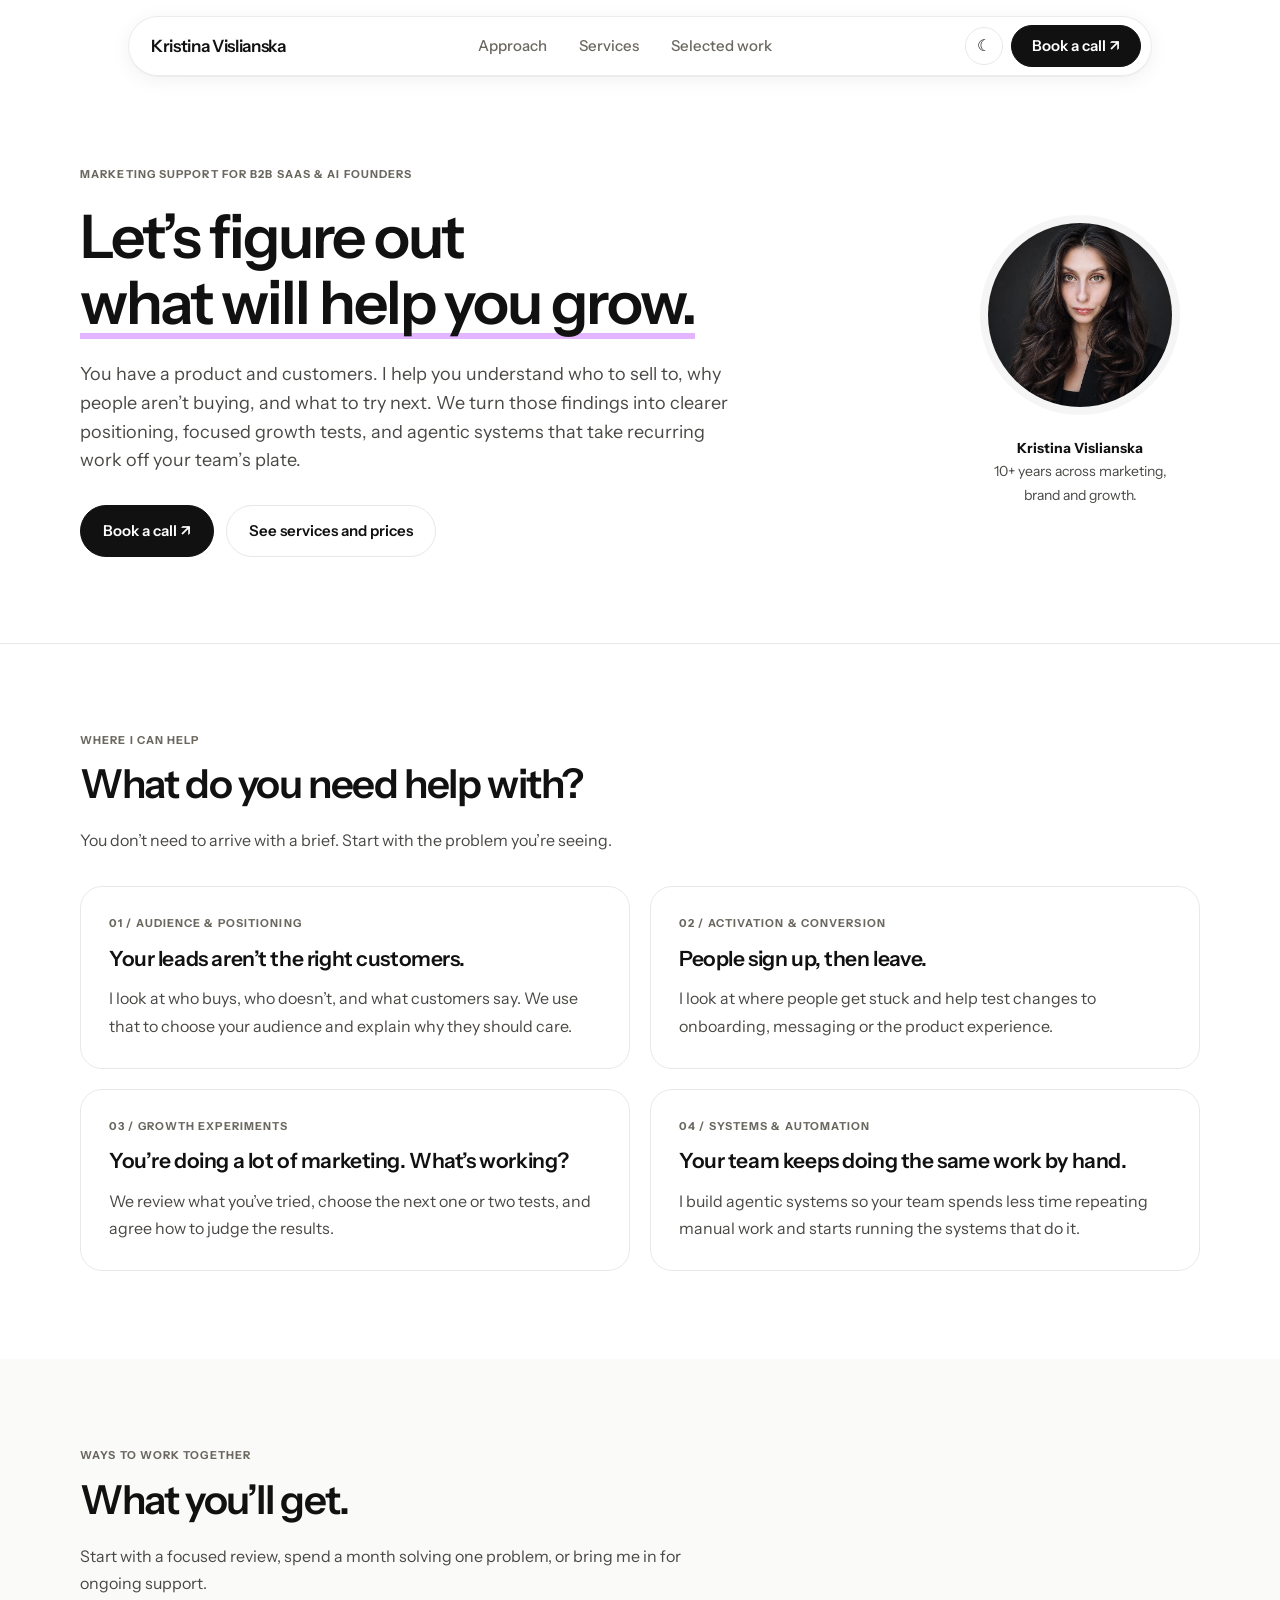
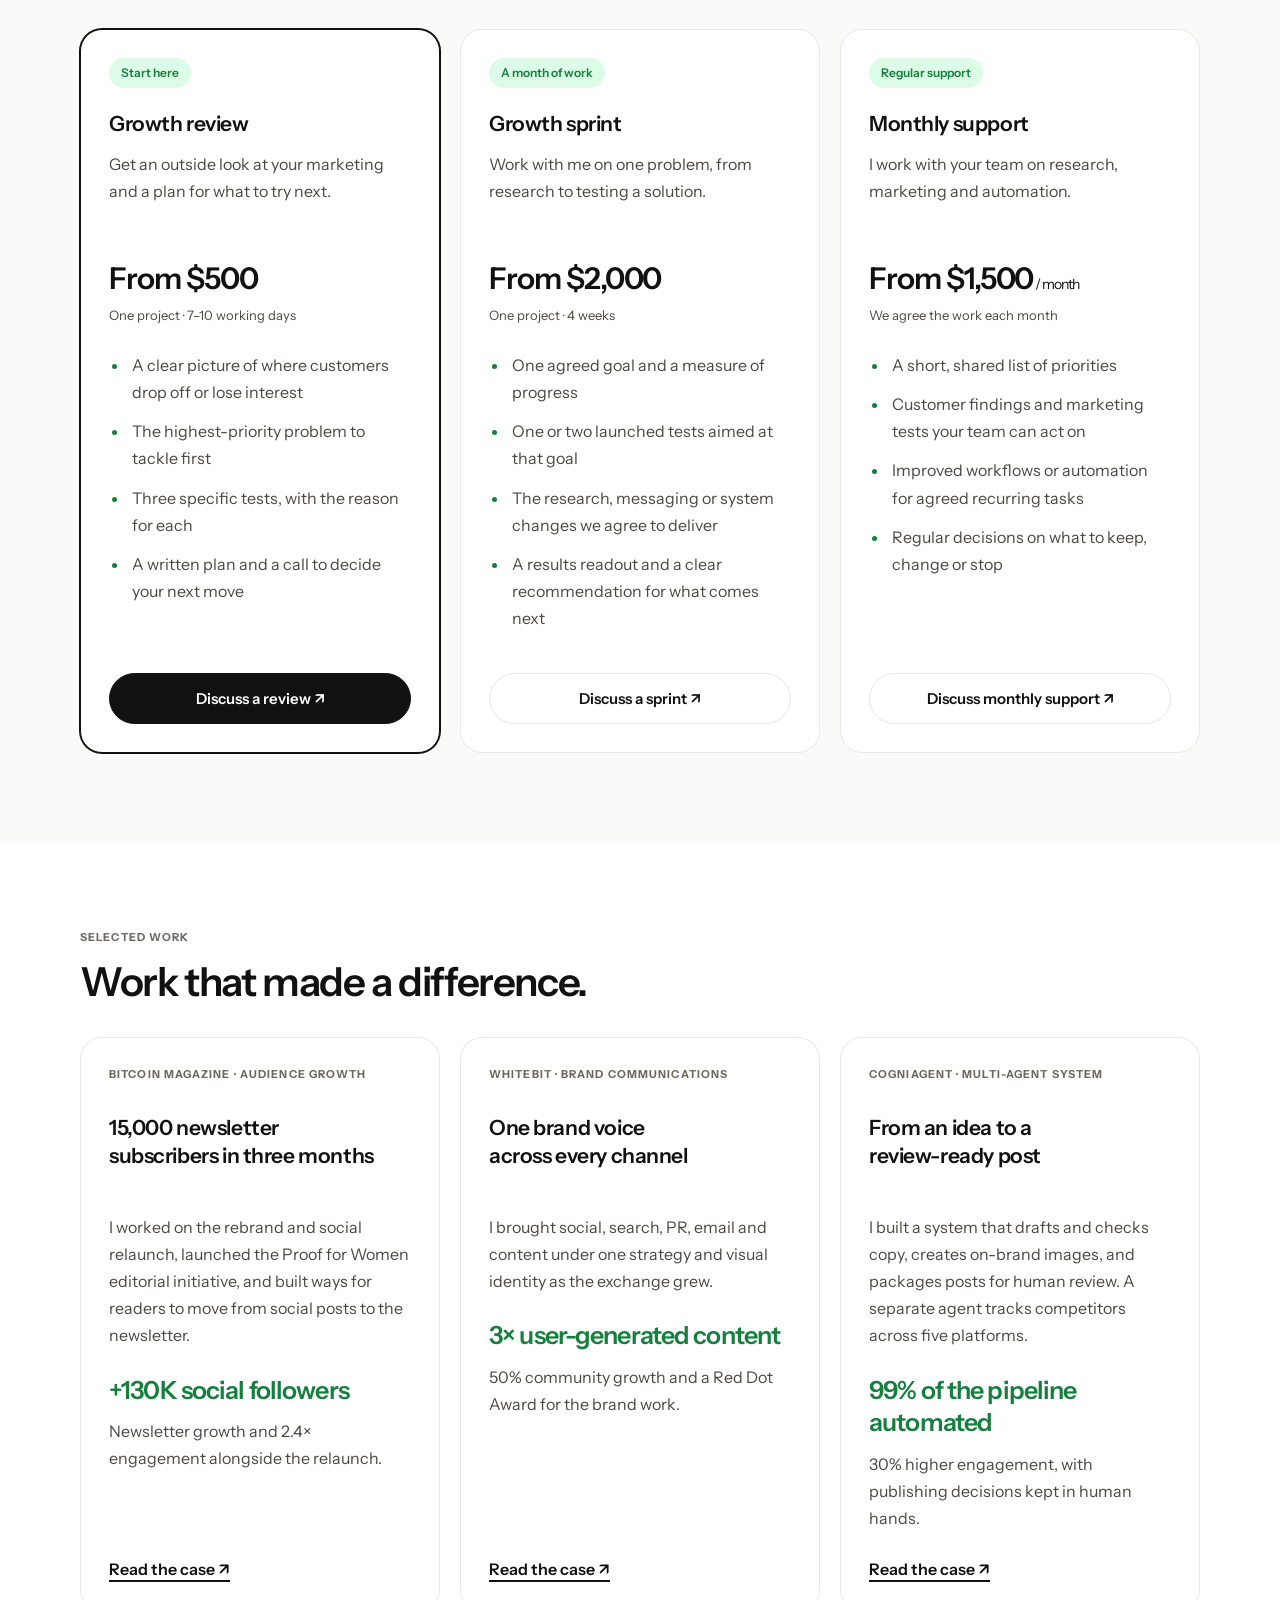
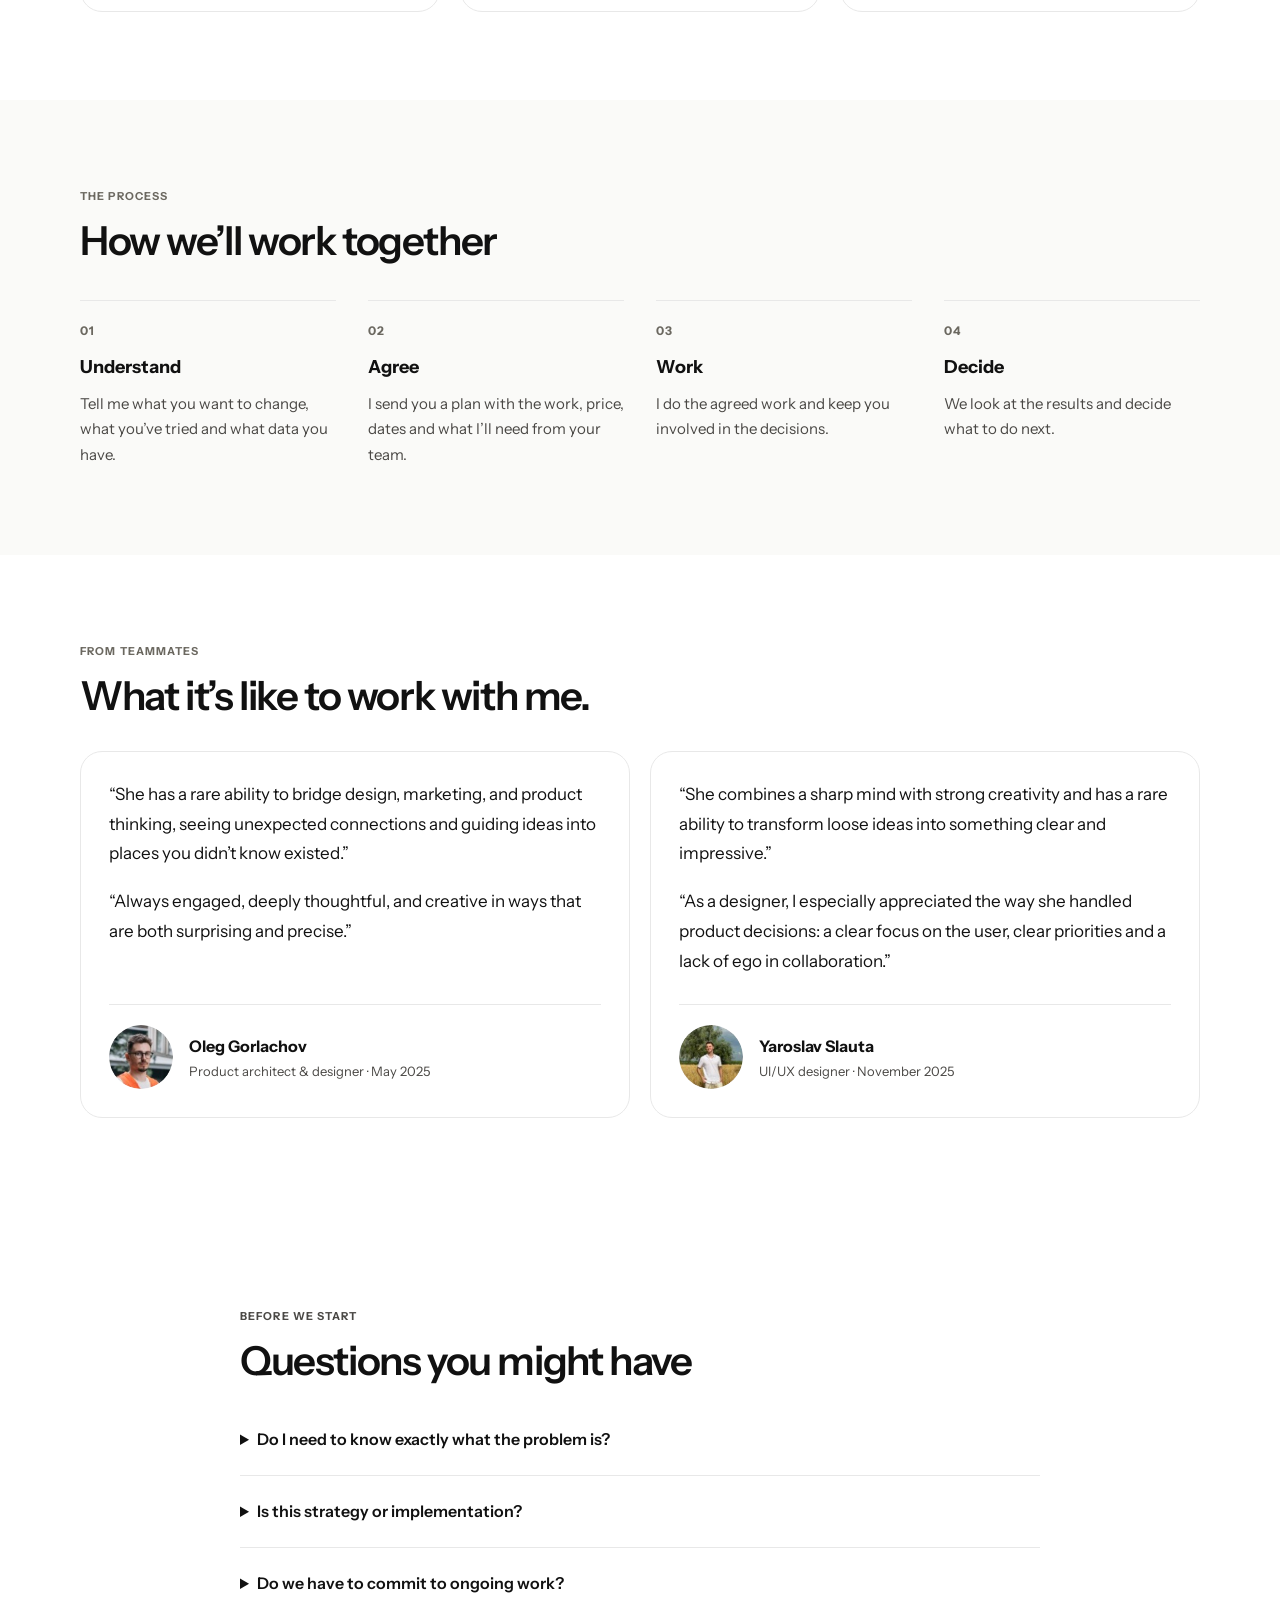
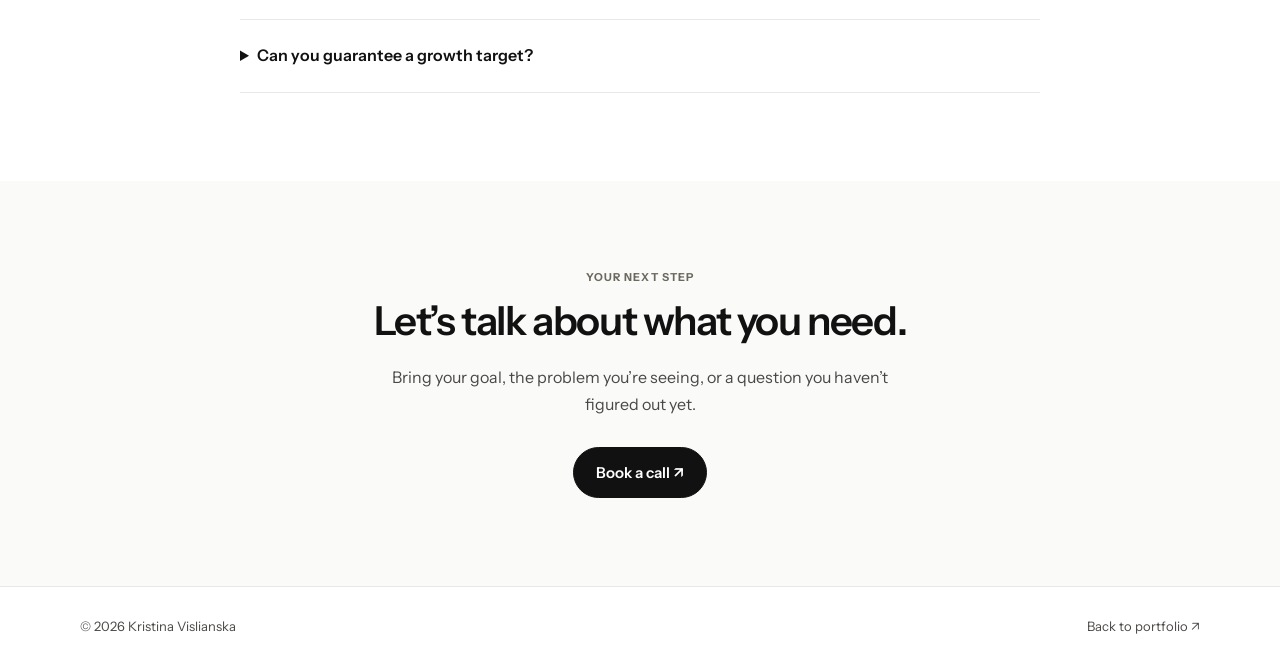
==== commit c1a83005: "Restyle site and reposition as GTM Engineer - New visual style: Instrument Sans, ink on white, warm " ====
--- a/work-with-me/index.html
+++ b/work-with-me/index.html
@@ -1,4 +1,4 @@
-<!DOCTYPE html><html lang="en" data-theme="light"><head><meta charset="utf-8"><meta name="viewport" content="width=device-width, initial-scale=1"><title>Work with me | Kristina Vislianska</title><meta name="description" content="Customer research, marketing experiments and AI automation for B2B SaaS founders. Work with Kristina Vislianska."><link rel="icon" href="../images/favicon.svg"><link rel="preconnect" href="https://fonts.googleapis.com"><link href="https://fonts.googleapis.com/css2?family=DM+Sans:wght@400;500;600;700&family=Manrope:wght@400;500;600;700;800&family=JetBrains+Mono:wght@400;500&display=swap" rel="stylesheet"><link rel="stylesheet" href="style.css"><script type="text/javascript">(function(c,l,a,r,i,t,y){c[a]=c[a]||function(){(c[a].q=c[a].q||[]).push(arguments)};t=l.createElement(r);t.async=1;t.src="https://www.clarity.ms/tag/"+i;y=l.getElementsByTagName(r)[0];y.parentNode.insertBefore(t,y);})(window,document,"clarity","script","yhr2owpoyf");</script></head><body>
+<!DOCTYPE html><html lang="en" data-theme="light"><head><meta charset="utf-8"><meta name="robots" content="noindex"><meta name="viewport" content="width=device-width, initial-scale=1"><title>Work with me | Kristina Vislianska</title><meta name="description" content="Customer research, marketing experiments and AI automation for B2B SaaS founders. Work with Kristina Vislianska."><link rel="icon" href="../images/favicon.svg"><link rel="preconnect" href="https://fonts.googleapis.com"><link href="https://fonts.googleapis.com/css2?family=Instrument+Sans:wght@400;500;600;700&family=JetBrains+Mono:wght@400;500&display=swap" rel="stylesheet"><link rel="stylesheet" href="style.css"><script type="text/javascript">(function(c,l,a,r,i,t,y){c[a]=c[a]||function(){(c[a].q=c[a].q||[]).push(arguments)};t=l.createElement(r);t.async=1;t.src="https://www.clarity.ms/tag/"+i;y=l.getElementsByTagName(r)[0];y.parentNode.insertBefore(t,y);})(window,document,"clarity","script","yhr2owpoyf");</script></head><body>
 <a class="skip" href="#main">Skip to content</a><div class="nav-outer"><nav class="nav" aria-label="Main navigation"><a class="nav-name" href="/">Kristina Vislianska</a><div class="nav-links"><a href="#approach">Approach</a><a href="#services">Services</a><a href="#proof">Selected work</a></div><div class="nav-right"><button class="icon-btn" id="theme" aria-label="Switch to dark theme">☾</button><a class="nav-cta" href="https://calendar.app.google/ijKsFm2ozYECZqWo9">Book a call ↗</a></div></nav></div>
 <main id="main"><section class="service-hero"><div class="wrap hero-layout"><div><p class="eyebrow">Marketing support for B2B SaaS & AI founders</p><h1>Let’s figure out<br><span class="hero-highlight">what will help you grow.</span></h1><p class="intro">You have a product and customers. I help you understand who to sell to, why people aren’t buying, and what to try next. We turn those findings into clearer positioning, focused growth tests, and agentic systems that take recurring work off your team’s plate.</p><div class="actions"><a class="btn primary" href="https://calendar.app.google/ijKsFm2ozYECZqWo9">Book a call ↗</a><a class="btn secondary" href="#services">See services and prices</a></div></div><aside><img class="portrait" src="../images/kristina-hero-2.webp" alt="Kristina Vislianska"><div class="profile-note"><strong>Kristina Vislianska</strong>10+ years across marketing,<br>brand and growth.</div></aside></div></section>
 <section id="approach"><div class="wrap"><p class="eyebrow">Where I can help</p><h2 class="section-title">What do you need help with?</h2><p class="section-desc">You don’t need to arrive with a brief. Start with the problem you’re seeing.</p><div class="grid2">
@@ -13,6 +13,6 @@
 </div></div></section>
 <section id="proof"><div class="wrap"><p class="eyebrow">Selected work</p><h2 class="section-title">Work that made a difference.</h2><div class="grid2"><article class="panel proof"><div class="proof-body"><span class="eyebrow">Bitcoin Magazine · Audience growth</span><h3>15,000 newsletter subscribers in three months</h3><p>I worked on the rebrand and social relaunch, launched the Proof for Women editorial initiative, and built ways for readers to move from social posts to the newsletter.</p><div class="result">+130K social followers</div><p>Newsletter growth and 2.4× engagement alongside the relaunch.</p><a class="subtle-link" href="/#case-bitcoin">Read the case ↗</a></div></article><article class="panel proof"><div class="proof-body"><span class="eyebrow">WhiteBIT · Brand communications</span><h3>One brand voice across every channel</h3><p>I brought social, search, PR, email and content under one strategy and visual identity as the exchange grew.</p><div class="result">3× user-generated content</div><p>50% community growth and a Red Dot Award for the brand work.</p><a class="subtle-link" href="/#case-whitebit">Read the case ↗</a></div></article><article class="panel proof"><div class="proof-body"><span class="eyebrow">CogniAgent · Multi-agent system</span><h3>From an idea to a review-ready post</h3><p>I built a system that drafts and checks copy, creates on-brand images, and packages posts for human review. A separate agent tracks competitors across five platforms.</p><div class="result">99% of the pipeline automated</div><p>30% higher engagement, with publishing decisions kept in human hands.</p><a class="subtle-link" href="/#case-cogni-multi-agent">Read the case ↗</a></div></article></div></div></section>
 <section style="background:var(--bg-2)"><div class="wrap"><p class="eyebrow">The process</p><h2 class="section-title">How we’ll work together</h2><div class="process"><div><span class="number">01</span><h3>Understand</h3><p>Tell me what you want to change, what you’ve tried and what data you have.</p></div><div><span class="number">02</span><h3>Agree</h3><p>I send you a plan with the work, price, dates and what I’ll need from your team.</p></div><div><span class="number">03</span><h3>Work</h3><p>I do the agreed work and keep you involved in the decisions.</p></div><div><span class="number">04</span><h3>Decide</h3><p>We look at the results and decide what to do next.</p></div></div></div></section>
-<section id="feedback"><div class="wrap"><p class="eyebrow">From teammates</p><h2 class="section-title">What it’s like to work with me.</h2><div class="feedback-grid"><article class="panel feedback-card"><blockquote><p>“She has a rare ability to bridge design, marketing, and product thinking — seeing unexpected connections and guiding ideas into places you didn’t know existed.”</p><p>“Always engaged, deeply thoughtful, and creative in ways that are both surprising and precise.”</p></blockquote><footer class="feedback-person"><span class="feedback-avatar avatar-oleg" role="img" aria-label="Oleg Gorlachov"></span><div><strong>Oleg Gorlachov</strong>Product architect &amp; designer · May 2025</div></footer></article><article class="panel feedback-card"><blockquote><p>“She combines a sharp mind with strong creativity and has a rare ability to transform loose ideas into something clear and impressive.”</p><p>“As a designer, I especially appreciated the way she handled product decisions: a clear focus on the user, clear priorities and a lack of ego in collaboration.”</p></blockquote><footer class="feedback-person"><span class="feedback-avatar avatar-yaroslav" role="img" aria-label="Yaroslav Slauta"></span><div><strong>Yaroslav Slauta</strong>UI/UX designer · November 2025</div></footer></article></div></div></section>
+<section id="feedback"><div class="wrap"><p class="eyebrow">From teammates</p><h2 class="section-title">What it’s like to work with me.</h2><div class="feedback-grid"><article class="panel feedback-card"><blockquote><p>“She has a rare ability to bridge design, marketing, and product thinking, seeing unexpected connections and guiding ideas into places you didn’t know existed.”</p><p>“Always engaged, deeply thoughtful, and creative in ways that are both surprising and precise.”</p></blockquote><footer class="feedback-person"><span class="feedback-avatar avatar-oleg" role="img" aria-label="Oleg Gorlachov"></span><div><strong>Oleg Gorlachov</strong>Product architect &amp; designer · May 2025</div></footer></article><article class="panel feedback-card"><blockquote><p>“She combines a sharp mind with strong creativity and has a rare ability to transform loose ideas into something clear and impressive.”</p><p>“As a designer, I especially appreciated the way she handled product decisions: a clear focus on the user, clear priorities and a lack of ego in collaboration.”</p></blockquote><footer class="feedback-person"><span class="feedback-avatar avatar-yaroslav" role="img" aria-label="Yaroslav Slauta"></span><div><strong>Yaroslav Slauta</strong>UI/UX designer · November 2025</div></footer></article></div></div></section>
 <section><div class="wrap faq"><p class="eyebrow">Before we start</p><h2 class="section-title">Questions you might have</h2><details><summary>Do I need to know exactly what the problem is?</summary><p>No. Tell me what you’re seeing. We’ll discuss whether a review would help and what information we can work with.</p></details><details><summary>Is this strategy or implementation?</summary><p>I can help with both. Before we start, we agree what I’ll do and what needs your team, a developer or another specialist.</p></details><details><summary>Do we have to commit to ongoing work?</summary><p>No. You can book a review or a single sprint. Continuing is a separate decision.</p></details><details><summary>Can you guarantee a growth target?</summary><p>I can commit to the work we agree on. I can’t promise a revenue or customer number before we’ve tested what works for your product.</p></details></div></section>
 <section id="contact" class="booking"><div class="wrap"><p class="eyebrow">Your next step</p><h2 class="section-title">Let’s talk about what you need.</h2><p class="section-desc">Bring your goal, the problem you’re seeing, or a question you haven’t figured out yet.</p><a class="btn primary" href="https://calendar.app.google/ijKsFm2ozYECZqWo9">Book a call ↗</a></div></section></main><footer><div class="wrap"><span>© 2026 Kristina Vislianska</span><a href="/">Back to portfolio ↗</a></div></footer><script src="page.js"></script></body></html>
--- a/work-with-me/style.css
+++ b/work-with-me/style.css
@@ -45,3 +45,36 @@
   *,*::before,*::after { animation:none!important; transition:none!important; }
   .btn:hover,.nav-cta:hover,.proof:hover { transform:none; }
 }
+
+/* Offlist-inspired layer (matches the homepage): Instrument Sans, ink on white, warm greys, pill controls, hairline cards. */
+:root{--bg:#fff;--bg-2:#fafaf8;--card:#fff;--text:#111;--text-2:#4a4845;--muted:#6b6860;--border:#e8e8e8;--accent:#111;--accent-text:#fff;--signal-soft:#f5f5f5;--ok:#15803d;--ok-surface:#dcfce7;--mark:oklch(.85 .14 305)}
+[data-theme="dark"]{--bg:#111110;--bg-2:#161614;--card:#1a1a18;--text:#f3f1ec;--text-2:#c9c5bc;--muted:#8f8b82;--border:#2b2a27;--accent:#f3f1ec;--accent-text:#111;--signal-soft:#232220;--ok:#4ade80;--ok-surface:#13291c;--mark:oklch(.55 .14 305)}
+body,h1,h2,h3,.nav-name,.price,.result{font-family:'Instrument Sans',-apple-system,BlinkMacSystemFont,'Segoe UI',sans-serif}
+.nav{width:100%;max-width:1024px;height:60px;justify-content:space-between;padding:0 10px 0 22px;background:color-mix(in srgb,var(--card) 72%,transparent);backdrop-filter:blur(16px) saturate(140%);-webkit-backdrop-filter:blur(16px) saturate(140%);border-color:color-mix(in srgb,var(--text) 8%,transparent);box-shadow:0 1px 0 rgba(0,0,0,.04),0 4px 20px rgba(0,0,0,.06)}
+.nav-name{font-size:17px;font-weight:600;letter-spacing:-.02em}
+.nav-links a{padding:7px 12px;font-size:15px;font-weight:500;color:var(--muted)}
+.nav-links a:hover{background:transparent;color:var(--text)}
+.icon-btn{width:38px;height:38px;font-size:16px}
+.nav-cta{min-height:42px;padding:0 20px;font-size:15px}
+.btn{border-radius:9999px;font-size:15px;padding:12px 22px}
+.btn:hover,.nav-cta:hover{box-shadow:none}
+.btn.primary:hover,.nav-cta:hover{background:color-mix(in srgb,var(--accent) 85%,var(--bg))}
+.service-hero{background:none}
+.service-hero h1{font-weight:600;letter-spacing:-.035em;line-height:1.1}
+.hero-highlight{color:inherit;background:linear-gradient(var(--mark),var(--mark)) no-repeat 0 100%/100% .1em;-webkit-box-decoration-break:clone;box-decoration-break:clone}
+.intro{font-size:18px;line-height:1.6}
+.eyebrow,.number{font:700 11px/1.6 'Instrument Sans',sans-serif;letter-spacing:.1em;color:var(--muted)}
+.process .number{font-size:12px}
+.section-title{font-weight:600;letter-spacing:-.035em;line-height:1.15}
+.panel{border-radius:22px}
+.panel h3{font-weight:600}
+.offer.featured{border-color:var(--text);box-shadow:0 0 0 1px var(--text)}
+.badge{color:var(--ok);background:var(--ok-surface);font-weight:600}
+.price{font-weight:600}
+.offer li::marker{color:var(--ok)}
+.result{color:var(--ok);font-weight:600}
+.subtle-link{font-weight:600;text-decoration-color:currentColor;text-decoration-thickness:1.5px}
+.subtle-link:hover{color:var(--muted);text-decoration-color:currentColor}
+.proof{transition:border-color .2s ease,box-shadow .2s ease}
+@media(hover:hover){.btn:hover,.nav-cta:hover{transform:none}.proof:hover{transform:none;border-color:var(--text);box-shadow:0 0 0 1px var(--text)}}
+@media(max-width:700px){.nav{height:56px;padding:0 8px 0 16px}.nav-name{font-size:14px}.nav-cta{padding:0 14px;font-size:13px}}
